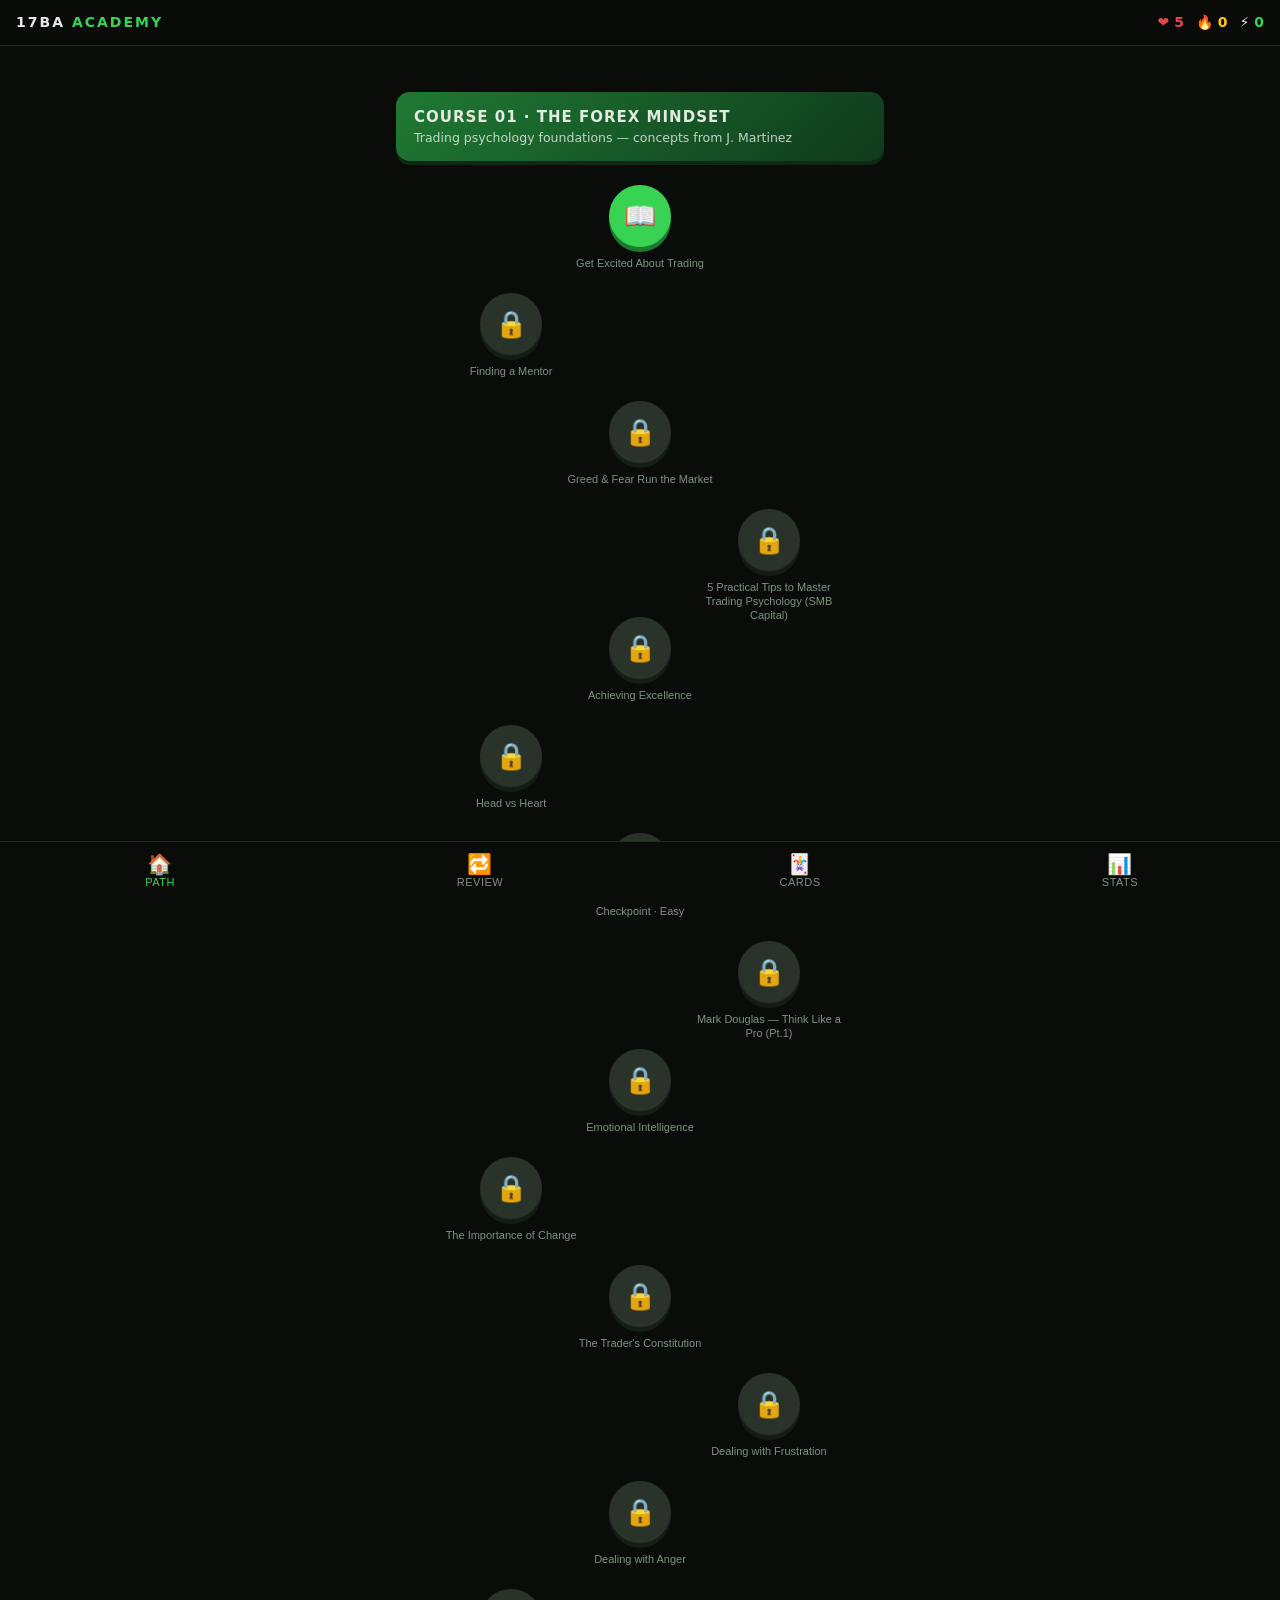
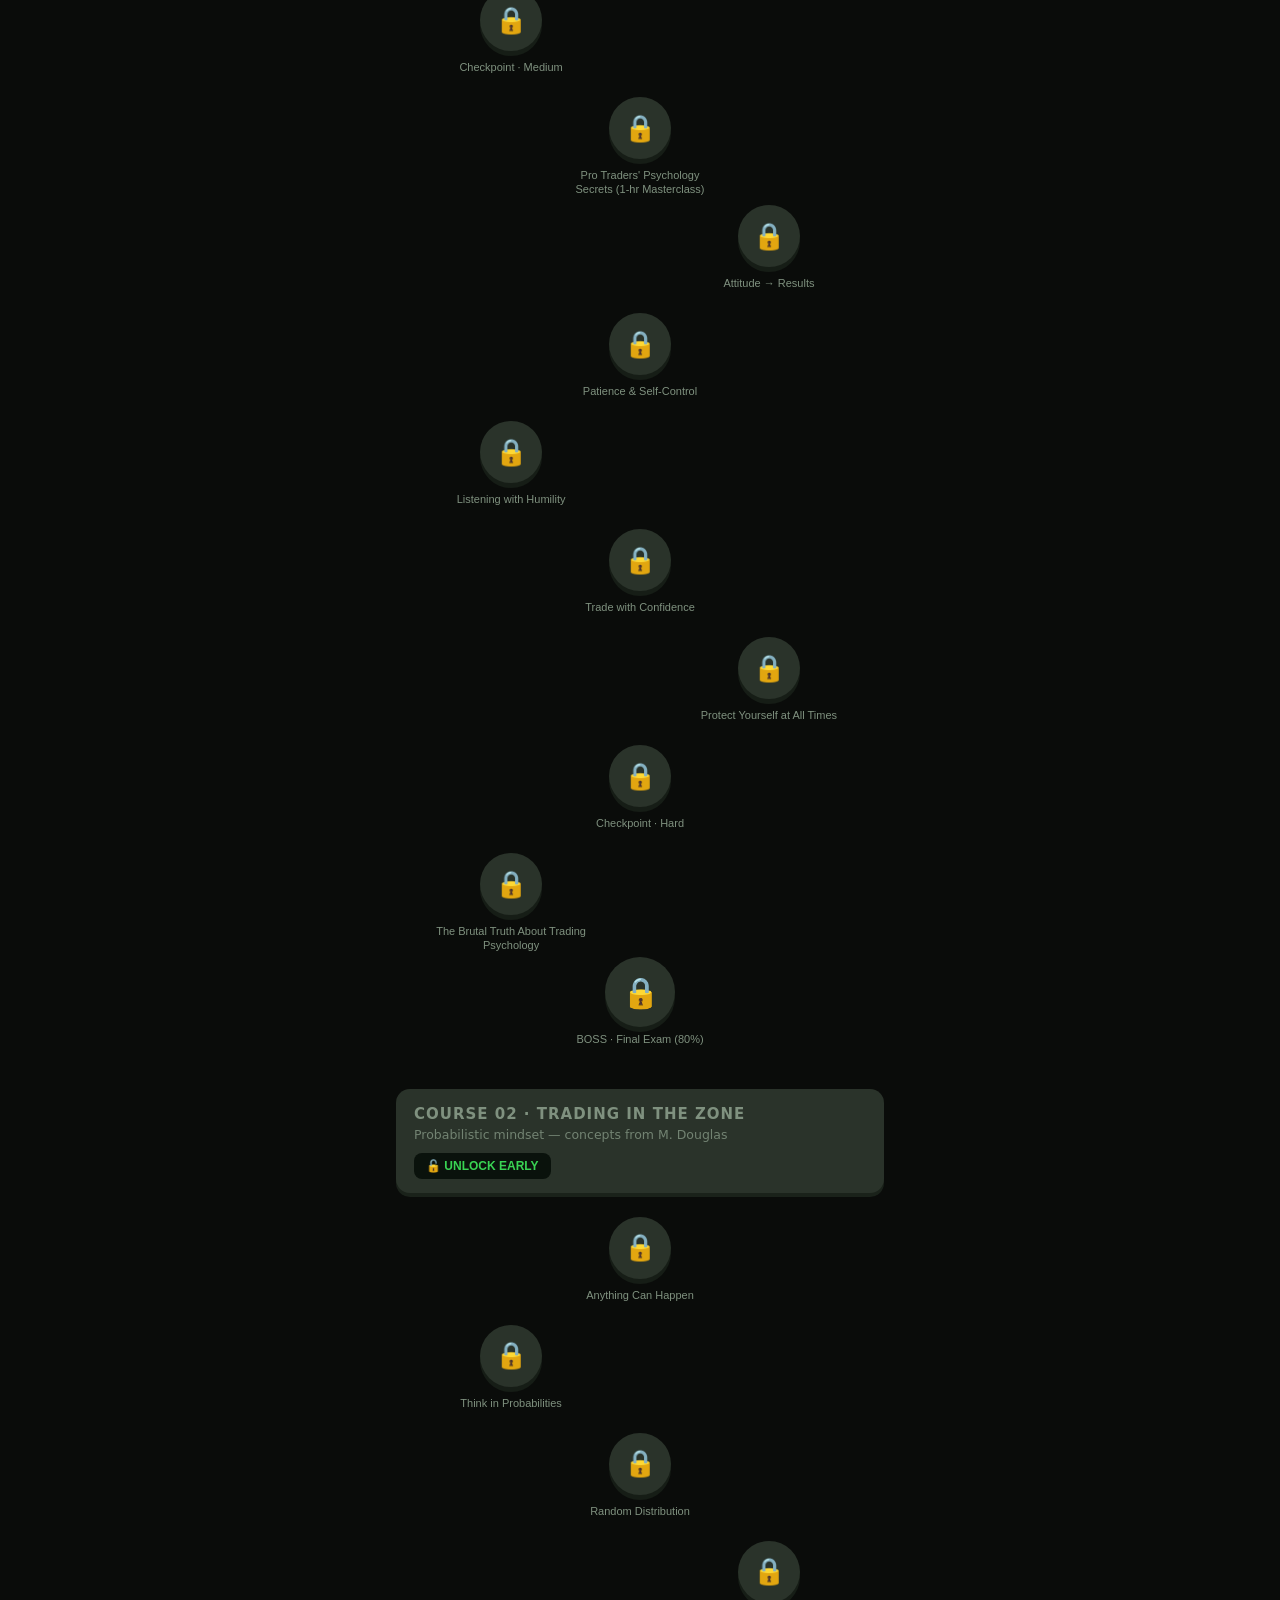
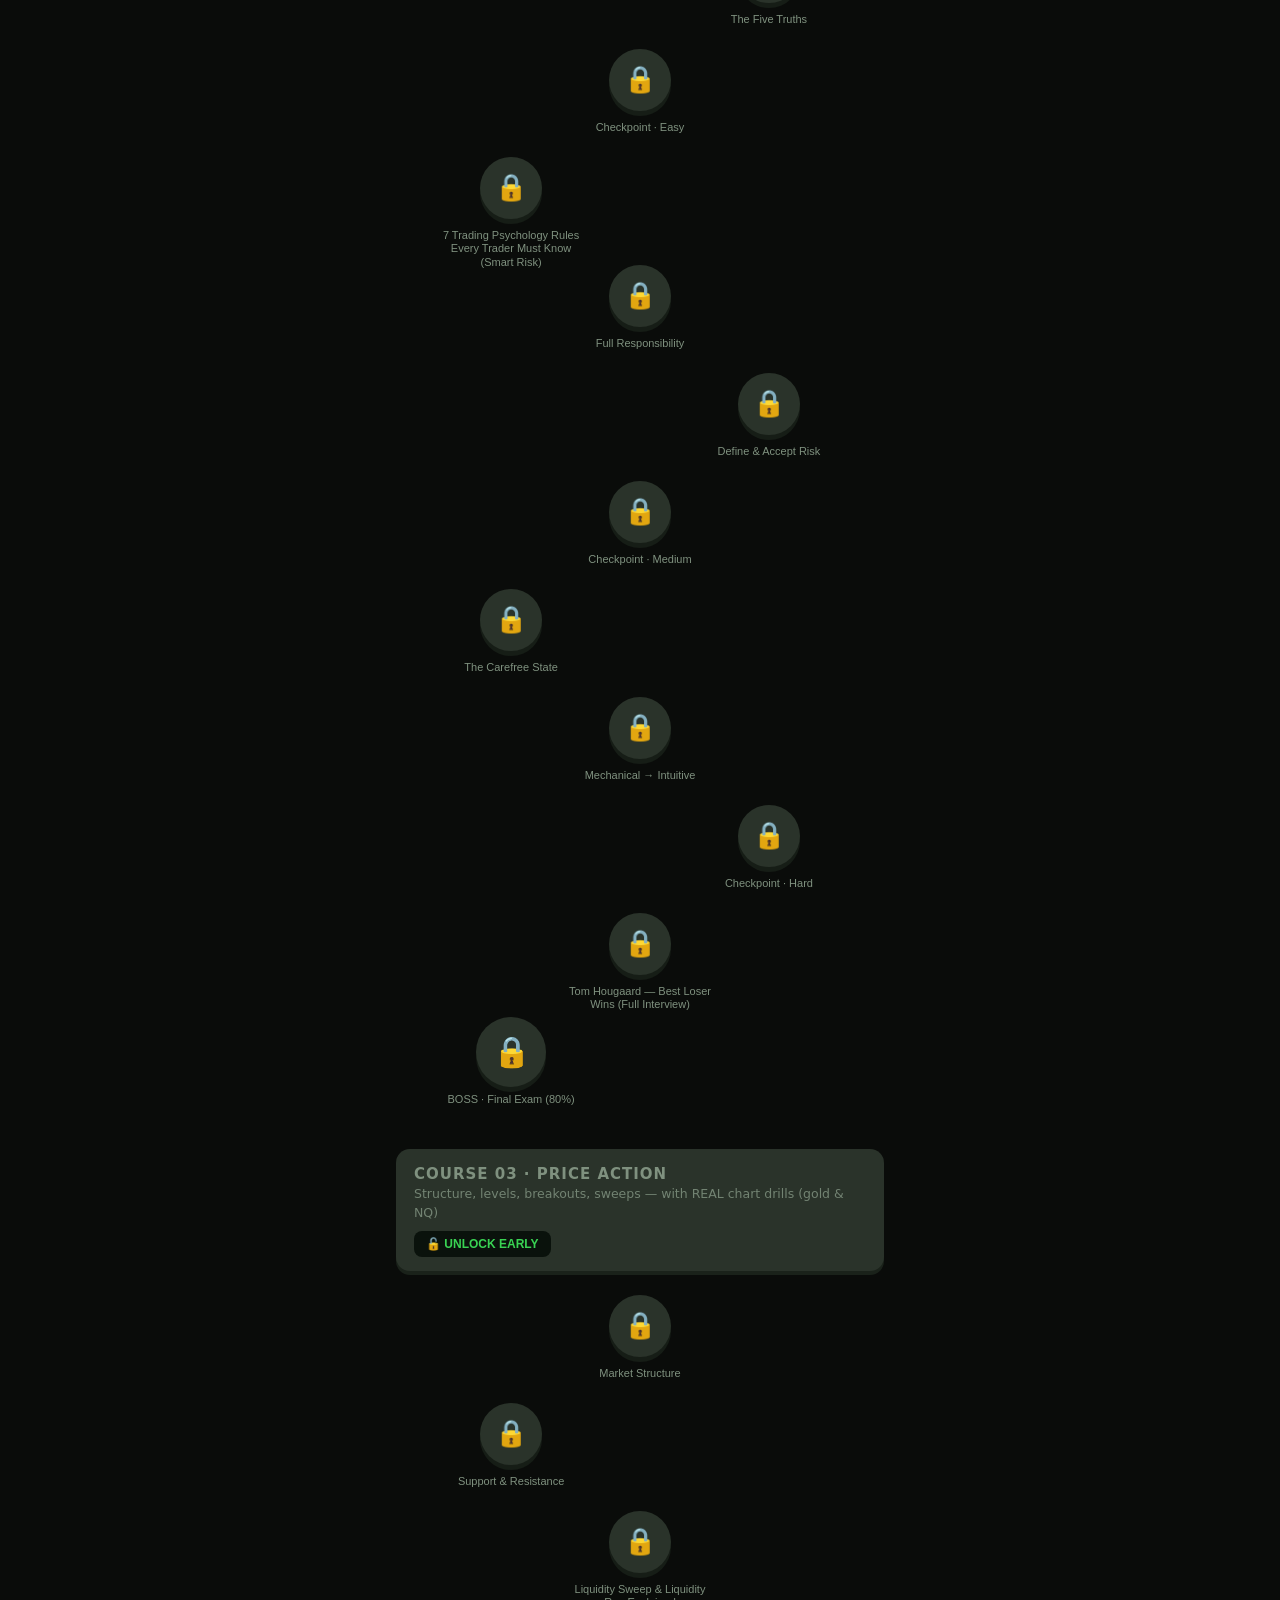
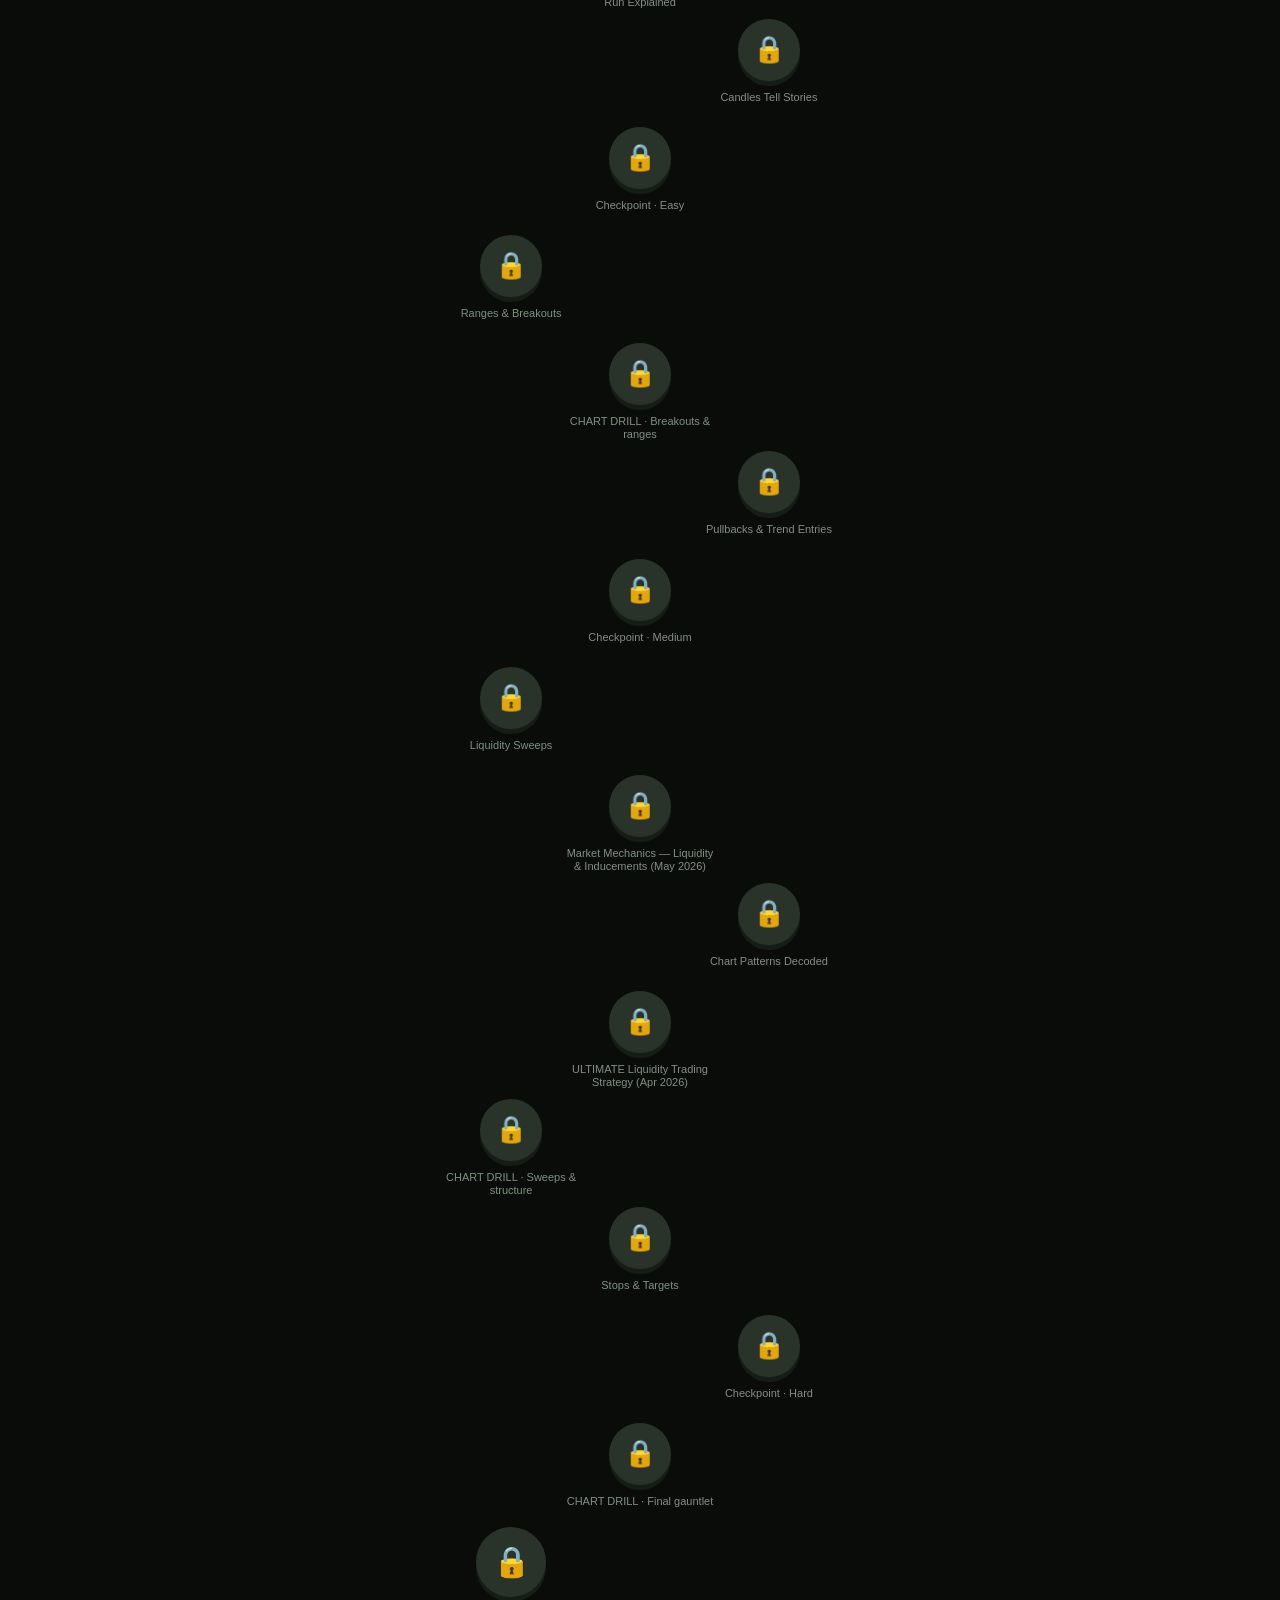
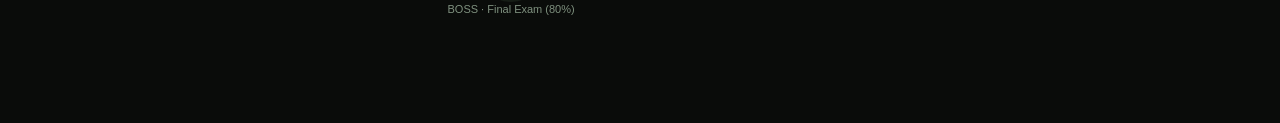
==== academy.html @ 0b55d3a4 "feat: CoreFuel exercise library (1,324 movements) + academy page - corefuel.html: branded exercise b" ====
<!DOCTYPE html>
<html lang="en">
<head>
<meta charset="UTF-8">
<meta name="viewport" content="width=device-width, initial-scale=1.0">
<title>17BA ACADEMY — Learn Trading</title>
<meta name="description" content="Bad Apple 17BA Academy — Duolingo-style trading courses: psychology, probabilities, price action.">
<style>
:root{--bg:#0a0c0a;--panel:#131813;--line:#223022;--green:#39d353;--green2:#1f7a33;--red:#e5484d;--gold:#ffc800;--txt:#e2eae2;--dim:#7f917f;--lock:#2a332a}
*{margin:0;padding:0;box-sizing:border-box;-webkit-tap-highlight-color:transparent}
body{background:var(--bg);color:var(--txt);font:15px/1.5 'Segoe UI',system-ui,sans-serif;padding-bottom:70px}
.top{position:sticky;top:0;z-index:20;background:rgba(10,12,10,.95);backdrop-filter:blur(6px);border-bottom:1px solid var(--line);display:flex;align-items:center;gap:12px;padding:12px 16px}
.top .logo{font-weight:800;letter-spacing:2px;font-size:14px}
.top .logo span{color:var(--green)}
.stat{margin-left:auto;display:flex;gap:12px;font-weight:700;font-size:14px}
.stat b{color:var(--gold)}.stat i{font-style:normal;color:var(--green)}.stat .hh{color:var(--red)}
.wrap{max-width:520px;margin:0 auto;padding:20px 16px}
.unit{background:linear-gradient(135deg,var(--green2),#0f3a1c);border-radius:14px;padding:14px 18px;margin:26px 0 18px;box-shadow:0 4px 0 #0c2a14}
.unit h2{font-size:15px;letter-spacing:1px}
.unit p{font-size:12.5px;opacity:.85}
.unit.locked{background:var(--lock);box-shadow:0 4px 0 #1a221a;color:var(--dim)}
.unit .ub{margin-top:8px;background:#0a120c;border:none;color:var(--green);padding:6px 12px;border-radius:8px;cursor:pointer;font-size:12px;font-weight:700}
.path{display:flex;flex-direction:column;align-items:center}
.node{position:relative;width:74px;height:74px;border-radius:50%;border:none;cursor:pointer;display:flex;align-items:center;justify-content:center;font-size:26px;transition:transform .1s;margin-bottom:34px;background:none}
.node:active{transform:scale(.94)}
.node .core{width:62px;height:62px;border-radius:50%;display:flex;align-items:center;justify-content:center;background:var(--lock);color:#5a675a;box-shadow:0 5px 0 #161d16}
.node.open .core{background:var(--green);color:#04120a;box-shadow:0 5px 0 #1c7a30}
.node.vid.open .core{background:#7c5cff;color:#fff;box-shadow:0 5px 0 #4b36a8}
.node.drl.open .core{background:#2bb3ff;color:#04202e;box-shadow:0 5px 0 #14719f}
.node.done .core{background:var(--gold);color:#241a00;box-shadow:0 5px 0 #8a6d00}
.node.boss .core{width:70px;height:70px;font-size:30px}
.node .lbl{position:absolute;top:78px;width:150px;left:50%;transform:translateX(-50%);text-align:center;font-size:11px;color:var(--dim);line-height:1.25}
.off-l{align-self:flex-start;margin-left:16%}
.off-r{align-self:flex-end;margin-right:16%}
.pulse .core{animation:pu 1.6s infinite}
@keyframes pu{0%,100%{box-shadow:0 5px 0 #1c7a30,0 0 0 0 rgba(57,211,83,.5)}50%{box-shadow:0 5px 0 #1c7a30,0 0 0 12px rgba(57,211,83,0)}}
.ov{position:fixed;inset:0;background:var(--bg);z-index:50;overflow-y:auto;display:none}
.ov.on{display:block}
.ovh{position:sticky;top:0;background:var(--bg);display:flex;align-items:center;gap:12px;padding:12px 16px;border-bottom:1px solid var(--line);z-index:5}
.x{background:none;border:none;color:var(--dim);font-size:22px;cursor:pointer}
.pbar{flex:1;height:12px;background:#141a14;border-radius:6px;overflow:hidden}
.pbar i{display:block;height:100%;background:var(--green);border-radius:6px;transition:width .3s}
.ovb{max-width:620px;margin:0 auto;padding:22px 18px 130px}
.ovf{position:fixed;bottom:0;left:0;right:0;background:var(--bg);border-top:1px solid var(--line);padding:12px 16px;display:flex;justify-content:center;gap:10px;z-index:6}
.big{background:var(--green);border:none;color:#04120a;font-weight:800;font-size:15px;letter-spacing:1px;padding:14px 0;width:100%;max-width:420px;border-radius:12px;cursor:pointer;box-shadow:0 4px 0 #1c7a30}
.big:active{transform:translateY(2px);box-shadow:0 2px 0 #1c7a30}
.big:disabled{background:#1c241c;color:#4c584c;box-shadow:0 4px 0 #121812}
.big.gold{background:var(--gold);box-shadow:0 4px 0 #8a6d00;color:#241a00}
.big.red{background:var(--red);box-shadow:0 4px 0 #7a1f24;color:#fff}
.big.blue{background:#2bb3ff;box-shadow:0 4px 0 #14719f;color:#04202e}
h3.qt{font-size:19px;margin:6px 0 16px}
.opt{display:block;width:100%;text-align:left;background:var(--panel);border:2px solid var(--line);color:var(--txt);padding:14px;border-radius:12px;margin:9px 0;cursor:pointer;font-size:15px;box-shadow:0 3px 0 #101610}
.opt.sel{border-color:var(--green);color:var(--green)}
.opt.right{border-color:var(--green);background:#10240f;color:var(--green)}
.opt.wrong{border-color:var(--red);background:#241012;color:var(--red)}
.why{border-left:4px solid var(--gold);background:#151a10;padding:10px 12px;border-radius:0 8px 8px 0;font-size:13.5px;margin-top:12px;color:#cfd8c8}
.pt{background:var(--panel);border:1px solid var(--line);border-radius:12px;padding:16px;margin-bottom:12px;font-size:15px}
.rule{border:1px dashed var(--green);border-radius:12px;padding:12px 14px;margin:14px 0;font-size:14.5px}
.jr{border-left:4px solid var(--gold);padding:8px 12px;margin:10px 0;font-size:13.5px;color:var(--dim)}
.cele{text-align:center;padding:60px 20px}
.cele .big-xp{font-size:44px;font-weight:900;color:var(--gold)}
.cele h2{margin:10px 0}
.flash{background:var(--panel);border:2px solid var(--line);border-radius:16px;min-height:190px;display:flex;align-items:center;justify-content:center;text-align:center;padding:26px;font-size:18px;cursor:pointer;margin-bottom:14px;box-shadow:0 4px 0 #101610}
.tabs{position:fixed;bottom:0;left:0;right:0;background:var(--bg);border-top:1px solid var(--line);display:flex;z-index:30}
.tabs button{flex:1;background:none;border:none;color:var(--dim);padding:10px 0 12px;cursor:pointer;font-size:11px;letter-spacing:.5px}
.tabs button div{font-size:20px}
.tabs button.on{color:var(--green)}
.card{background:var(--panel);border:1px solid var(--line);border-radius:12px;padding:16px;margin-bottom:14px}
.row{display:flex;gap:10px;flex-wrap:wrap;align-items:center}
.pill{font-size:12px;border:1px solid var(--line);border-radius:12px;padding:3px 10px;color:var(--dim)}
.small{font-size:12.5px;color:var(--dim)}
.g{color:var(--green)}.r{color:var(--red)}.gold{color:var(--gold)}
.ring{width:70px;height:70px;border-radius:50%;display:flex;align-items:center;justify-content:center;font-weight:800;font-size:13px}
canvas.ch{width:100%;background:#0d110d;border:1px solid var(--line);border-radius:12px;margin-bottom:12px}
.vidbox{position:relative;width:100%;padding-top:56.25%;border-radius:12px;overflow:hidden;border:1px solid var(--line);margin-bottom:14px}
.vidbox iframe{position:absolute;inset:0;width:100%;height:100%;border:0}
.tri{display:flex;gap:10px}
.tri .big{max-width:none}
</style>
</head>
<body>
<div class="top">
  <div class="logo">17BA <span>ACADEMY</span></div>
  <div class="stat"><span class="hh">❤️ <span id="hh">5</span></span><span>🔥 <b id="stk">0</b></span><span>⚡ <i id="xp">0</i></span></div>
</div>
<div id="page"></div>
<div class="tabs" id="tabs"></div>
<div class="ov" id="ov"></div>
<script>
/* ============ COURSE 1 & 2 (psychology — original summaries, no book text) ============ */
const C1={name:"COURSE 01 · THE FOREX MINDSET",sub:"Trading psychology foundations — concepts from J. Martinez",mods:[
{t:"Get Excited About Trading",e:"Goals are fuel. No goal, no engine.",p:["Every trading career starts as a dream — the danger is losing the excitement when the grind starts.","A written goal converts vague hope into direction; most people never set one and drift.","Motivation is renewable: when it fades, re-set or replace the goal rather than quitting."],r:"Write ONE trading goal with a number and a date. Review it every session.",j:"What got you into trading — and is that reason still driving you?"},
{t:"Finding a Mentor",e:"Success is a formula someone already has.",p:["Fastest route to skill: find someone succeeding at what you want, study them, copy their process.","Three steps: get close → study → do what they do.","Without a mentor you pay for the formula in time and losses instead."],r:"Steal process, not trades. Copy routines of proven traders, never their positions.",j:"Who is your trading model right now? If none — who could be?"},
{t:"Greed & Fear Run the Market",e:"Price is crowd emotion with a chart on it.",p:["Greed escalates size until one loss ends the account — it's addictive and always wants more.","Counter-rule: never risk an amount that would change your life if lost.","Fear is the other engine — panic exits and hesitation are its chart signatures."],r:"Size every trade so a full loss changes nothing about your life.",j:"Describe your last greed-sized trade. What did it cost?"},
{t:"Achieving Excellence",e:"Excellence is a habit, not an event.",p:["Winners are made in preparation — the win only reveals work already done.","Adversity doesn't build character at the desk; it reveals it.","Persistence past where others quit is the actual edge most traders lack."],r:"Judge yourself on process followed, never on single-trade outcome.",j:"Last losing streak: did you adjust, or abandon?"},
{t:"Head vs Heart",e:"Think with the left brain, or the right brain trades for you.",p:["Three layers: logical mind (thinks), emotional mind (feels), subconscious (turns repetition into habit).","Smart people make dumb trades because IQ doesn't govern emotion under pressure.","Fix: repeat the logical routine until the subconscious executes it automatically."],r:"Decide entries/exits BEFORE the trade, while the logical mind is in charge.",j:"A trade where you 'knew better' but did it anyway — which mind drove?"},
{t:"Emotional Intelligence",e:"EQ beats IQ at the trading desk.",p:["EQ = positive self-control over damaging emotions while they fire.","Winning feels invincible, losing feels fearful — both distort the next decision.","Traders know the rules and still break them when emotion drives; knowing ≠ governing."],r:"Never place a trade while feeling invincible or desperate — both are impaired states.",j:"After a big win, what does your next trade usually look like?"},
{t:"The Importance of Change",e:"Success sticks to people who already act like it.",p:["Three managed states: poverty (paycheck-to-paycheck), mediocrity (getting by), success (assets on plan).","You don't find success — you become its equivalent, then it finds you.","Changing results requires changing daily habits first."],r:"Change the habit first; the result follows the habit, never the reverse.",j:"Which state are you managing today — and what habit keeps you there?"},
{t:"The Trader's Constitution",e:"Written rules are character under pressure.",p:["A constitution: written laws for your conduct — made calm, obeyed emotional, hard to change.","Obeying your own rules rebuilds personality: discipline practiced becomes character owned.","An EA is a constitution in code — manual trading needs the same document."],r:"If a rule can be broken when tilted, it isn't written clearly enough.",j:"Which of your rules break under emotion — and which emotion?"},
{t:"Dealing with Frustration",e:"Frustration is feedback about process, not identity.",p:["Frustration compounds: spurts → days → a frustrated career, unless the source is fixed.","'No clear strategy' / 'I'll never get this' — each frustrated thought marks a process gap.","When frustrated: stop, name the missing piece, fix that piece, then resume."],r:"Frustrated = flat. No trades until the cause is named and addressed.",j:"Your three most common frustrated thoughts → what gap does each mark?"},
{t:"Dealing with Anger",e:"Anger is fear wearing armor.",p:["Anger is a threat response — chemistry spikes, decision quality collapses.","Revenge trading is anger trading: attacking the market to recover a loss it doesn't know about.","The skill is shortening recovery: feel it, name it, cool down, THEN decide."],r:"Painful loss → mandatory 15+ min cooldown before the next order.",j:"How long does anger hold your wheel at the desk?"},
{t:"Attitude → Results",e:"Thought → belief → action → result.",p:["Every achievement runs the same pipeline: thought hardens into belief, belief drives action.","Attitude is chosen daily like clothes — and compounds into a career.","Average strategy + disciplined optimist beats brilliant strategy + pessimist."],r:"Choose the session's attitude before the charts open.",j:"What belief about yourself is currently driving your trading actions?"},
{t:"Patience & Self-Control",e:"Count down before you blast off.",p:["Patience = capacity to wait for the boring setup and tolerate delay.","Marshmallow study: delayed gratification predicts success — waiting IS the skill.","Temptation at the desk = off-plan trades: chasing, early entries, oversizing after wins."],r:"No setup, no trade. Boredom is a position — usually the best-paying one.",j:"Of your last 10 trades, how many were full-checklist setups?"},
{t:"Listening with Humility",e:"Trade what the chart says, not what you want.",p:["Hearing acknowledges; listening comprehends — most traders 'hear' charts while telling them what to do.","We enter when the chart screams stay out, because ego outvotes observation.","The trader who needs to be right loses to the one who wants to see clearly."],r:"If you're arguing with the chart, it already won. Close or stand aside.",j:"When did you last hold a position the chart had invalidated?"},
{t:"Trade with Confidence",e:"Courage is mastery of fear, not absence.",p:["The Four Fears: losing money · missing out · profit turning into loss · being wrong.","Interrogate fear: what exactly? worst case? MOST PROBABLE case? The monster rarely survives.","Confidence is built from evidence: tested rules, small size, survived losses."],r:"Fear spikes → ask worst case vs probable case. Trade the probable, plan the worst.",j:"Which of the Four Fears costs you the most money?"},
{t:"Protect Yourself at All Times",e:"Blindsides are scheduled. Armor up before.",p:["Bad events are guaranteed; you control the response, never the event.","Layers: capital (stops always), emotions (routines), lifestyle (never trade needed money).","An unprotected position lets the market choose your loss size."],r:"No order without a stop attached. Ever.",j:"Where are you unprotected right now — capital, emotions, or lifestyle?"}],
quiz:{
easy:[[0,"The starting fuel of every trading career is:",["A big account","A goal or dream","A mentor","A system"],1,"Goals create the motivation that powers everything else."],
[1,"The success shortcut is:",["Trial and error","Copying a proven person's process","College","Bigger size"],1,"Find the formula-holder, study them, do what they do."],
[2,"Never risk money that…",["…is borrowed","…would change your life if lost","…is under $1000","…isn't insured"],1,"Losses must be survivable financially AND emotionally."],
[3,"Excellence is:",["Talent","A onetime event","A habit","Luck"],2,"You are what you repeatedly do."],
[4,"The three layers of mind: thinking, feeling, and…",["dreaming","subconscious habit","memory","instinct"],1,"The subconscious turns repetition into automatic habits."],
[5,"Emotional intelligence is:",["High IQ","Self-control over damaging emotions","Never feeling fear","Reading people"],1,"Governing your own destructive emotions while they fire."],
[7,"A trader's constitution is:",["A strategy","Written personal laws","A broker form","A journal"],1,"Rules written calm, obeyed under pressure."],
[9,"Anger is ultimately a form of:",["Greed","Fear","Confidence","Skill"],1,"It's a threat response — fear in disguise."],
[11,"The marshmallow study showed the value of:",["Sugar","Delayed gratification","IQ","Speed"],1,"Waiting for the bigger reward predicted later success."],
[13,"Courage is:",["No fear","Mastery of fear","Ignoring fear","Winning"],1,"Everyone feels fear; courage acts correctly despite it."]],
medium:[[2,"Gold runs $40 your way in minutes. Greed's whisper is:",["Take profit","Add triple size — this is the one","Stop to breakeven","Journal it"],1,"Greed escalates size at the worst moment; pre-set sizing is the counter."],
[5,"5 wins in a row, you feel invincible. Correct move:",["Double size","Trade normally — rules unchanged","Quit while ahead","Withdraw all"],1,"Invincibility is an impaired state; rules stay identical."],
[7,"Constitution says 2 trades/day max. A perfect 3rd appears:",["Take it","Skip — the rule exists for THIS moment","Half size","Rewrite the rule now"],1,"Rules are written calm to be obeyed tempted."],
[9,"Stop slips, rage rises. Best action:",["Re-enter bigger","Walk away 15+ min","Switch pairs","Remove stops"],1,"Cooldown first — anger chemistry ruins the next choice."],
[11,"Three hours, no valid setup:",["Lower the bar","Stay flat — boredom pays","Drop to M1","Coin flip"],1,"Forcing entries converts boredom into losses."],
[12,"Long position; chart breaks support with lower highs. Listening =",["Hold and hope","Exit/reduce — idea invalidated","Average down","Hide the chart"],1,"Trade what price does, not what your position needs."],
[13,"Your +2R runner hits +1R, you panic-close vs plan. Which fear?",["Missing out","Profit turning into loss","Being wrong","Loss"],1,"Cutting winners early caps the payoff ratio your edge needs."],
[8,"Frustrated all week. Correct order:",["Trade more","Stop → name the gap → fix → resume","New strategy daily","Blame conditions"],1,"Frustration marks a specific gap; fix the gap, not the symptom."],
[3,"4 losses that all followed rules:",["Change system now","Keep executing — judge over a big sample","Double size","Drop stops"],1,"Rule-following losses are tuition, not failure."],
[14,"EA had no stop during news (bug). Lesson:",["EAs unsafe","Verify protection BEFORE events, every position","News is unfair","Smaller size"],1,"Protection is checked proactively — after the blindside is too late."]],
hard:[[13,"FundedNext eval, day 3, −2%. B-grade setup appears:",["Take it — evals need aggression","Skip: eval pressure is fear dressed as logic","Half size compromise","Quit"],1,"Pressure reframes mediocre setups as 'necessary' — name the fear, don't obey it."],
[2,"Backtest: PF 1.41 but one spike nearly zeroed the account:",["Ship it","Size so the worst historical event survives, then judge edge","Delete that month","Trade Feb only"],1,"Edge means nothing if one tail event ends the account."],
[7,"Your EA never breaks rules; you override it in drawdowns. You have:",["Two systems and no constitution","A hybrid edge","Better control","A hedge"],0,"Overrides ARE rule-breaks; the constitution must govern the operator."],
[9,"Revenge trade after a slip WINS big. Constitutional response:",["Winning validates it","Log a violation — profitable rule-breaks teach the worst lessons","Raise size","Delete the log"],1,"It trains the subconscious to break rules — the most expensive win."],
[4,"Why does moving your checklist INTO an EA work psychologically?",["Computers are smarter","Execution leaves the feeling mind — code can't feel the Four Fears","Speed only","No rules needed"],1,"Automation is engineered discipline."],
[13,"Rank the Four Fears by damage to a BREAKOUT trader:",["FOMO > loss > wrong > profit-loss","Profit-loss > wrong > loss > FOMO","All equal","Loss > FOMO > wrong > profit-loss"],1,"Breakout math needs runners: cutting winners destroys the payoff ratio the edge depends on."],
[12,"Your breakout system bled 8 weeks in chop. Humility at SYSTEM level:",["Abandon breakouts","Read the regime evidence — gate or pause; the market says 'not now'","Force more trades","Blame the broker"],1,"Charts talk at strategy level too; evidence outranks attachment."],
[6,"4 strategies automated, but you interfere compulsively. What matters?",["Better strategies","Changing the operator — the old identity still manages the system","More screens","Faster VPS"],1,"Systems inherit the operator's psychology through interference."],
[0,"A viral flip-bot clip tempts you to rebuild everything. Goal-discipline:",["Rebuild — innovate","Sandbox it as a small experiment; the goal keeps the pipeline","Ignore all new ideas","All-in"],1,"Goals filter opportunities: new ideas get sandboxed, not the driver's seat."],
[10,"'Market took my money' vs 'my process leaked money' predicts:",["Nothing","Everything: ownership produces fixes, blame produces repeats","First is more accurate","Neither with an EA"],1,"Ownership converts losses into process improvements."]]},
cards:[["The Four Fears","1 Losing money · 2 Missing out · 3 Profit→loss · 4 Being wrong",13],
["Anger is really…","Fear in disguise — threat response that wrecks decisions",9],
["Excellence is…","A habit — you are what you repeatedly do",3],
["Three layers of mind","Logic · Emotion · Subconscious habit-executor",4],
["Position size rule","Never risk what would change your life if lost",2],
["Trader's constitution","Written calm · obeyed emotional · hard to change",7],
["Mentor formula","Get close → study → copy PROCESS (never trades)",1],
["Fear interrogation","Worst case? MOST PROBABLE case? Trade probable, plan worst",13],
["Achievement pipeline","Thought → belief → action → result",10],
["Cooldown rule","Painful loss → 15+ min away before any order",9],
["Boredom at the desk is","A position — usually the best-paying one",11],
["A profitable rule-break is","The most expensive win — trains rule-breaking",7],
["Stop loss =","The trade's seatbelt. No order without one",14],
["Automation works because","Execution leaves the feeling mind — code can't fear",4],
["Ownership frame","'My process leaked' → fixable. 'Market took it' → repeatable",10]]};
const C2={name:"COURSE 02 · TRADING IN THE ZONE",sub:"Probabilistic mindset — concepts from M. Douglas",mods:[
{t:"Anything Can Happen",e:"The market is other people's beliefs in motion.",p:["Any single trade can lose no matter how perfect the setup — one large trader elsewhere can move price against you.","Because anything can happen, certainty about one trade is always an illusion.","Releasing per-trade expectation is what lets you follow rules calmly."],r:"Never bet certainty on one trade. Certainty lives only in the sample.",j:"Recall a 'sure thing' trade that lost. What did you tell yourself before it?"},
{t:"Think in Probabilities",e:"Trade like the casino, not the gambler.",p:["An edge is only a higher probability of one outcome over many trials — nothing more.","The casino doesn't fear one blackjack loss; it trusts the math across thousands of hands.","Single outcomes are random; series are predictable. Your job is running the series."],r:"Judge every decision over a 20+ trade sample, never over one result.",j:"Do you emotionally treat each trade as the verdict on your system?"},
{t:"Random Distribution",e:"You can't know WHICH trade in the series pays.",p:["Within a real edge, wins and losses arrive in random order — streaks mean nothing about the next trade.","Skipping signals after losses breaks the sample your edge needs to pay you.","Consistency of execution is the only thing that converts an edge into money."],r:"Take every valid signal. Cherry-picking after losses destroys the math.",j:"After 3 losses, do you take the 4th valid signal at full size?"},
{t:"The Five Truths",e:"The probabilistic creed.",p:["1) Anything can happen. 2) You don't need to know what happens next to make money.","3) Wins and losses distribute randomly within an edge. 4) An edge is just a probability tilt.","5) Every market moment is unique — this setup is not that setup, no matter the resemblance."],r:"Read the Five Truths before each session until they're reflexes.",j:"Which truth do you resist the most, and how does it show in your trades?"},
{t:"Full Responsibility",e:"The market owes you nothing.",p:["The market produces neutral information; you assign the meaning and produce the results.","Blaming the market, broker, or news hands away the only thing you control: your framework.","Full responsibility is power: if you caused it, you can fix it."],r:"Every loss gets one question: what part of MY framework produced this?",j:"What's your favorite external blame — and what does it protect you from fixing?"},
{t:"Define & Accept Risk",e:"Accepted risk cannot hurt you into errors.",p:["Define the exact loss before entry — price AND money — then genuinely accept it as spent.","Unaccepted risk turns normal price movement into threat, and threat produces fear errors.","If the potential loss still bothers you, the size is wrong or the acceptance is fake."],r:"Before entry: 'This trade costs $X if wrong, and that's fine.' If it isn't fine — resize.",j:"On your last stop-out, was the loss already accepted, or did it shock you?"},
{t:"The Carefree State",e:"Objective, open, no hesitation.",p:["The goal state: monitoring the market without fear or euphoria — nothing to prove, protect, or avenge.","Hesitation and overtrading are both symptoms of unaccepted risk, not information problems.","Consistency is a state of mind you bring to any market — not something a market gives you."],r:"Hesitating on valid signals? Overtrading? Diagnose risk-acceptance, not the strategy.",j:"Describe your mental state during your best trading week. What made it carefree?"},
{t:"Mechanical → Intuitive",e:"Master the mechanical stage first.",p:["Development stages: mechanical (fixed rules, build the sample), then subjective, then intuitive.","The mechanical stage exists to build consistency and self-trust — most traders skip it and stay random.","Your EAs are the mechanical stage industrialized: rules executing without negotiation."],r:"Earn discretion. No rule-bending until 100+ trades of pure mechanical execution.",j:"Which stage are you honestly in — and are you acting like it?"}],
quiz:{
easy:[[0,"Why can any single trade lose?",["Bad luck only","Other traders' actions can move price against any setup","Brokers cheat","Spreads"],1,"The market is other people's beliefs — anything can happen."],
[1,"An edge is:",["A guarantee","A higher probability over many trials","Inside info","A pattern that always works"],1,"Nothing more than a probability tilt across a series."],
[1,"The casino model teaches:",["Avoid losses","Trust the math across the series, not one hand","Bet bigger when hot","Quit after wins"],1,"Single outcomes random; series predictable."],
[2,"Within an edge, wins and losses arrive:",["In patterns","Randomly ordered","Wins first","After news"],1,"Streaks say nothing about the next trade."],
[3,"How many Fundamental Truths are there?",["Three","Four","Five","Seven"],2,"Five — the probabilistic creed."],
[3,"'Every moment in the market is…'",["repeatable","unique","predictable","rigged"],1,"This setup is never exactly that setup."],
[4,"The market produces:",["Threats","Neutral information","Signals for you","Debts to traders"],1,"You assign meaning; you produce results."],
[5,"Risk is truly accepted when:",["The stop is set","The loss already feels spent and fine","You hedge","You're confident"],1,"Accepted risk can't scare you into errors."],
[6,"Hesitation on valid signals signals:",["Weak strategy","Unaccepted risk","Low IQ","Bad market"],1,"It's a risk-acceptance symptom, not an information problem."],
[7,"The first development stage is:",["Intuitive","Subjective","Mechanical","Emotional"],2,"Fixed rules build the sample and self-trust."]],
medium:[[0,"Perfect setup loses instantly on a random spike. Correct read:",["Setup was wrong","Anything can happen — grade the decision, not the outcome","Market is rigged","Stop trading"],1,"Good decisions can lose; that's what probability means."],
[1,"Your EA has PF 1.41 over 50 trades. One losing week means:",["Edge is gone","Nothing yet — the series is the unit of judgment","Double size to recover","Rewrite the EA"],1,"Judge the sample, not the slice."],
[2,"After 3 stop-outs you skip signal #4 — it wins. The real cost:",["None, one trade","You broke the sample your edge needs — the math is corrupted","Small","The win you missed"],1,"Cherry-picking after losses is how traders lose with winning systems."],
[3,"A setup looks 'identical' to yesterday's winner. Truth #5 says:",["Same result coming","Unique moment — same rules, zero carried certainty","Skip it","Double it"],1,"Resemblance is not repetition."],
[4,"Slippage on news kills your trade. Full responsibility response:",["Broker's fault","Was trading news within MY framework? Fix the framework","Market's fault","Bad luck, move on"],1,"If your framework allowed it, your framework produced it."],
[5,"You check P/L every 30 seconds mid-trade. Diagnosis:",["Discipline","Risk not truly accepted — the loss still threatens you","Focus","Normal"],1,"Accepted risk doesn't need monitoring; the outcome is already fine."],
[6,"Euphoric after 3 wins, seeing setups everywhere. Zone reading:",["Hot streak — press it","Euphoria distorts like fear — return to mechanical rules","Natural talent","Add size"],1,"The carefree state is neutral, not high."],
[7,"You want to 'trust gut' after 20 trades:",["Intuition earned","Too early — intuition is compressed experience; 20 trades compresses nothing","If it feels right","Gut beats rules"],1,"Discretion is earned by sample size."],
[5,"Right before entry the $ risk makes you uneasy:",["Enter anyway — courage","Resize until the loss is genuinely fine, then enter","Never trade again","Widen the stop"],1,"Unease = unaccepted risk = future fear errors."],
[4,"Your bot lost because YOU disabled the session filter:",["Bot's fault","Yours — the operator is part of the system","Filter's fault","Market regime"],1,"The framework includes the hand on the switch."]],
hard:[[1,"Breakout EA: PF 1.41 but profits concentrated Jan–Feb. Probabilistic read:",["Edge is fake","Edge may be regime-conditional — slice the sample by condition, don't just aggregate","More trades only","Ship it"],1,"Ask WHICH distribution you're sampling from."],
[2,"One of your 4 EAs is 0-for-7 this month, others fine:",["Kill it","7 trades decides nothing — check rule-adherence and regime, not the streak","Double its size","Merge them"],1,"A streak within an edge is noise until the sample matters."],
[3,"Truth #2 applied to your tester A/Bs:",["Predict better","Stop optimizing prediction — optimize consistent execution of positive expectancy","More indicators","News feeds"],1,"The money is in running the edge, not forecasting."],
[5,"Eval account: you cut size to 0.1% because losses 'feel bad':",["Prudent","Faked acceptance by shrinking — the edge can't reach the target; accept REAL risk or skip the eval","Perfect","Go 5%"],1,"Under-sizing is fear wearing a prudence costume."],
[6,"You feel nothing on wins or losses, execute everything, slightly bored:",["Burnout — stop","That IS the zone — carefree objectivity; protect this state","Depression","Overconfidence"],1,"The goal state feels unremarkable, not euphoric."],
[7,"Your EAs' stage vs YOUR remaining stage-work:",["EAs are intuitive; done","EAs are pure mechanical; the human's work is operator consistency — no overrides mid-sample","EAs skip stages","Stages don't apply"],1,"The machine executes; the operator must match it."],
[4,"Journal shows losses cluster on days you 'felt sure':",["Feel less","Certainty-feeling = signal to check rules HARDER — confidence isn't evidence","Trade sure days only","Coincidence"],1,"The feeling of certainty is where Truth #1 gets forgotten."],
[0,"Design a rule from Truth #1 for manual NQ trades:",["No rule needed","Bracket every entry (stop+target) at order time — ANY trade can instantly go wrong","Mental stops fine","Watch closely"],1,"Protection must be structural, not attentional."],
[2,"League test: 50 trades, 56% win. Valid statement:",["System wins 56% of the time","This SAMPLE won 56%; true rate nearby but uncertain — act, keep measuring","Next trade 56% likely","6 straight losses impossible"],1,"Estimates, not truths; keep sampling."],
[5,"One structural change making risk-acceptance automatic across your farm:",["Bigger accounts","Fixed fractional risk enforced IN CODE on every EA — pre-accepted by design","Wider stops","Fewer trades"],1,"Code-enforced sizing is acceptance you can't un-decide under stress."]]},
cards:[["The Five Truths","Anything can happen · Don't need to know next · Random distribution · Edge = probability tilt · Every moment unique",3],
["Casino model","Trust the math across the series; one hand means nothing",1],
["Random distribution rule","Take EVERY valid signal — cherry-picking breaks the math",2],
["An edge is","Only a higher probability over many trials — nothing more",1],
["Accepted risk","Loss already feels spent and fine BEFORE entry — else resize",5],
["Hesitation means","Unaccepted risk, not an information problem",6],
["The carefree state","Objective, open, nothing to prove/protect/avenge",6],
["Full responsibility","Market = neutral info; your framework produces results",4],
["Development stages","Mechanical → Subjective → Intuitive. Earn each",7],
["Truth #5 in practice","'Identical' setup = unique moment; same rules, no carried certainty",3],
["Under-sizing is","Fear wearing a prudence costume",5],
["Judge decisions by","The 20+ trade sample, never the single outcome",1],
["Streaks within an edge","Noise. They say nothing about the next trade",2],
["Certainty feeling =","Signal to check rules HARDER",4],
["Operator consistency","The human must match the EA: no overrides mid-sample",7]]};
/* ============ COURSE 3 · PRICE ACTION ============ */
const C3={name:"COURSE 03 · PRICE ACTION",sub:"Structure, levels, breakouts, sweeps — with REAL chart drills (gold & NQ)",mods:[
{t:"Market Structure",e:"Trend = a staircase you can point at.",p:["Uptrend: higher highs AND higher lows. Downtrend: lower highs AND lower lows. Anything else is a range.","A break of the last swing low in an uptrend (or high in a downtrend) is a break of structure — the first objective warning the trend is changing.","Structure is the skeleton; every other tool (levels, candles, patterns) hangs on it."],r:"Before ANY trade: mark the last swing high and swing low. If you can't, you have no trade.",j:"Pull up your last loss — was structure actually in your direction?"},
{t:"Support & Resistance",e:"Levels are where orders pooled — memory in the market.",p:["S/R levels are zones, not lines — mark the area where price reacted repeatedly, not one exact price.","Old highs/lows attract price because stops and pending orders pool beyond them (liquidity).","A broken resistance often flips to support (and vice versa) — the retest of a flip level is a classic entry."],r:"Draw levels on H4/D1, execute on lower timeframes. Levels from your entry TF are noise.",j:"How many levels are on your chart right now? If >6, which 3 actually matter?"},
{t:"Candles Tell Stories",e:"Wick = rejection. Body = conviction.",p:["A long wick into a level means one side tried and got smacked — rejection. A big body means one side is in control — conviction.","The confirmation candle: after price reaches your zone, wait for a candle that CLOSES in your direction with a rejection wick — that's the market agreeing with you.","Pattern names (pin bar, engulfing) matter less than location: the same candle at a random spot means nothing, at a key level it's a signal."],r:"Closed candles only. The candle isn't saying anything until it closes.",j:"Do you enter on forming candles? What has that cost you?"},
{t:"Ranges & Breakouts",e:"Compression precedes expansion.",p:["Markets breathe: quiet compression (range) → violent expansion (breakout) → back to quiet. The range IS the setup.","The breakout play: tight range, a candle CLOSES outside it, enter with the break — stop on the far side of the range.","Most breakouts that fail were never confirmed: a wick poking out is not a breakout; a CLOSE outside is."],r:"No close outside the range = no breakout = no trade.",j:"Your Breakout EA trades exactly this. Can you spot its setup by eye before it fires?"},
{t:"Pullbacks & Trend Entries",e:"The trend pays — but shallow pullbacks lie.",p:["Trend continuation: impulse → pullback → next impulse. The entry is where the pullback ends, at structure or a level.","Danger: shallow pullbacks in a hot market either don't reach your level or run you over — demand real structure (2+ bars against trend, into a zone).","Confirmation beats prediction: let the pullback END (confirmation candle) instead of catching it mid-fall."],r:"Pullback entry needs THREE things: trend structure + a level + a confirmation candle. Two out of three is a pass.",j:"Your Onion EA lost with shallow pullbacks. What was missing per this lesson?"},
{t:"Liquidity Sweeps",e:"Stops pool beyond obvious levels — and price hunts them.",p:["Beyond every obvious high/low sit clusters of stops. Price often spikes through, fills the big players, and reverses — the sweep.","Sweep-and-reclaim: price runs the level, FAILS to hold beyond it, and closes back — that failure is the signal; enter on the reclaim.","An obvious level that everyone sees usually gets swept before the real move — expect the fake before the break."],r:"When price breaks an obvious level, first ask: sweep or real? The close tells you.",j:"Your NQ sweep-reclaim long — write down the exact sequence you traded."},
{t:"Chart Patterns Decoded",e:"Patterns are structure + liquidity wearing costumes.",p:["Head & shoulders = a failed higher high plus a break of structure. Double top = a swept high that failed twice.","Flags/pennants = pullbacks in an impulse. Triangles = compression (a range that's tilting).","Trade the structure the pattern reveals, not the pattern's name — names don't move price, orders do."],r:"For any pattern, translate it: where's the structure break, where's the trapped liquidity?",j:"Take one textbook pattern and rewrite it in structure+liquidity language."},
{t:"Stops & Targets",e:"Stop where the idea dies. Target where the opposing orders live.",p:["The stop goes where the trade idea is INVALID (beyond the swept low, outside the range) — never at a round dollar amount you're 'comfortable' losing.","Targets belong at opposing liquidity: the next level, the prior high/low — where the market is likely to pause or turn.","Think in R-multiples: risk 1R, structure the exit for 2R+ — partial at 1R with a runner is a robust default (your EAs' exact exit)."],r:"If you can't say WHERE the idea is invalid, you don't have an idea — you have a hope.",j:"On your last 5 trades, was each stop at invalidation or at a comfort number?"}],
quiz:{
easy:[[0,"An uptrend is defined by:",["Higher highs only","Higher highs AND higher lows","Green candles","Volume"],1,"Both are required — that's the staircase."],
[0,"Break of structure means:",["Any red candle","Break of the last swing low (in an uptrend)","A news spike","RSI overbought"],1,"The first objective warning a trend is changing."],
[1,"S/R levels should be drawn as:",["Exact lines","Zones where price reacted repeatedly","Trendlines only","Fibonacci"],1,"Zones, not lines — reactions cluster in areas."],
[1,"Beyond old highs/lows sit:",["Nothing","Pools of stops and pending orders (liquidity)","Dividends","Gaps only"],1,"That's why price is attracted to them."],
[2,"A long wick into a level signals:",["Conviction","Rejection","Volume","Nothing"],1,"One side tried and got smacked back."],
[2,"When is a candle's message valid?",["While forming","On close","At the open","On volume spike"],1,"Closed candles only — forming candles change their story."],
[3,"A real breakout requires:",["A wick outside the range","A CLOSE outside the range","High volume","News"],1,"Wicks poke; closes commit."],
[4,"A trend continuation entry happens:",["Mid-impulse","Where the pullback ends at structure/level","At any dip","On a gut feeling"],1,"Impulse → pullback ends → next impulse."],
[5,"A liquidity sweep is:",["A real breakout","A spike through a level that fails and reverses","A gap fill","A news candle"],1,"Stops get run, then price closes back — the failure is the signal."],
[7,"The stop loss belongs:",["At a round number","Where the trade idea is invalid","1% away always","Nowhere with EAs"],1,"Beyond the structure that defines the idea."]],
medium:[[0,"Price makes a higher high, then breaks the last higher low. You are long. Read:",["Add — discount price","Structure broke — the uptrend thesis is objectively damaged; reduce/exit","Hold — one low means nothing","Flip short instantly"],1,"BOS is the first objective trend warning; act on evidence, not hope."],
[1,"Price approaches a D1 resistance zone for the 4th time in a strong uptrend:",["Short it — resistance is resistance","Careful — repeated tests weaken levels; watch for a break or sweep instead of blind fading","Buy blindly","Close the chart"],1,"Each test consumes the orders defending the level."],
[2,"At your support zone a candle closes strongly bullish with a long lower wick:",["Wait for 5 more candles","That's the confirmation candle — the zone plus rejection plus close aligns","Short the wick","Ignore — wicks are random"],1,"Location + rejection + directional close = the story you wanted."],
[3,"Price wicks 10 points above the range high then closes back inside:",["Breakout — buy","No breakout — and possibly a sweep; watch the other side now","Buy half","Range is broken"],1,"A wick outside + close inside is the classic fake/sweep signature."],
[4,"Uptrend, price pulls back 2 bars into a flip level and prints a bullish confirmation candle:",["Skip — pullbacks are traps","All three conditions met: trend + level + confirmation — valid entry","Wait for RSI","Short the pullback"],1,"That's the complete continuation checklist."],
[5,"Obvious equal lows sit below the market with everyone watching them:",["Buy the lows blindly","Expect a sweep through them before any real bounce — plan entries on the reclaim","Sell the lows blindly","Equal lows always hold"],1,"Obvious liquidity gets taken; the reclaim tells the truth."],
[6,"You see a 'head and shoulders'. The structural translation is:",["A magic sell pattern","A failed higher high + break of structure — short the structure, not the name","Random shape","Buy signal"],1,"Patterns are structure in costume."],
[7,"Your sweep-reclaim long: entry 29,923, swept low 29,896. The stop belongs:",["At 29,920 — tight","Below the swept low (~29,890s) — beyond invalidation","At a round 29,900","No stop, watch it"],1,"If price goes back below the swept low, the idea is dead — that's where the stop lives."],
[3,"Your Breakout EA requires the range ≤3×ATR before trading the break. Why?",["Speed","Compression before expansion — a wide sloppy range isn't a coiled spring","Fewer trades only","ATR is fancy"],1,"The compression check IS the setup; the break is just the trigger."],
[4,"Hot uptrend, price pulls back one bar and stalls mid-air, no level below:",["Buy — trend is up","Pass — no structure, no level: two of three conditions missing","Buy with a wide stop","Short the stall"],1,"Shallow mid-air pullbacks either never fill or run you over — your Onion data proved it."]],
hard:[[5,"NQ sweeps a session low, reclaims it, but the reclaim candle closes weak with a big top wick:",["Enter — sweep happened","Wait — the reclaim lacks conviction; a weak close after a sweep often gets a second sweep","Short instead","Add to watchlist and walk away"],1,"The sweep sets the stage; the RECLAIM quality decides the trade."],
[3,"Backtest insight: your breakout entries during compression paid, but entries after ATR already expanded lost. Structural reason:",["Randomness","Post-expansion breaks are late — the move the compression stored has already been spent","ATR is broken","Need more indicators"],1,"You proved this with the vol-gate A/B: expansion filters LAG a compression-triggered edge."],
[0,"H4 uptrend, M15 downtrend. You want to long an M15 level. Frame it:",["Conflict — never trade","M15 counter-move into an H4 level is exactly how continuation entries form — but the M15 must confirm first","Long anywhere, H4 wins","Short — M15 wins"],1,"Higher TF gives direction; lower TF gives the entry — after confirmation."],
[7,"Two trades, same entry: A) stop below the swept low (8pts), B) stop at 'comfortable' 20pts. Same target. The REAL difference:",["B is safer","A risks less per unit AND sits at invalidation; B pays extra for comfort and still dies if the idea fails","Identical expectancy","B has better win rate so it's better"],1,"Comfort-stops cost R-multiple without adding protection where it matters."],
[1,"A flip level held 3 times this week. Your EA shorts breakouts through it tonight. You should:",["Disable the EA — the level is strong","Nothing — the EA's edge is measured across the sample, not this level; interference corrupts the math","Halve size manually","Reverse the signal"],1,"Discretionary overrides on a mechanical edge = two systems, no constitution (and no sample)."],
[6,"A textbook 'double top' forms — but the second top swept the first by 5 points before dropping:",["Weaker signal — pattern imperfect","STRONGER — the sweep took the buy-stops above top #1 before failing: liquidity + failure beats a clean shape","Invalid pattern","Buy it"],1,"The 'imperfection' is the liquidity event that powers the reversal."],
[2,"Confirmation candles improve entries but cost fill price. When is skipping confirmation defensible?",["Never","When the level itself was just swept-and-reclaimed — the reclaim IS the confirmation event","Always — speed wins","When you feel sure"],1,"One confirmation event is required; it can be the reclaim instead of the candle."],
[4,"Design: convert 'trend + level + confirmation' into EA logic like your farm uses:",["Impossible to code","EMA-structure filter + zone proximity check + close-direction/wick test on bar 1 — three booleans ANDed","Buy any dip 2%","Neural net required"],1,"Every discretionary checklist decomposes into testable booleans — that's the farm's whole method."],
[5,"Why do sweeps CLUSTER at session opens (London/NY)?",["Random","Volume arrives → the day's first business is clearing the resting stops built overnight","Banks are evil","Spreads widen"],1,"New session liquidity hunts stale liquidity — that's why your profitable hours are the opens."],
[7,"Partial at 1R + runner with trailed stop (your EAs' exit). What does it buy you psychologically AND mathematically?",["Nothing — full TP is optimal","Banks proof-of-progress (kills profit-to-loss fear) while keeping the tail that pays the breakout edge","Only feels good","Only math"],1,"The exit is engineered for both the equity curve AND the operator's nerves."]]},
cards:[["Uptrend definition","Higher highs AND higher lows — both, or it's a range",0],
["Break of structure","Last swing low breaks (uptrend) → thesis objectively damaged",0],
["Levels are","ZONES from H4/D1 where price reacted — not exact lines",1],
["Liquidity lives","Beyond obvious highs/lows — stops pool there",1],
["Wick vs body","Wick = rejection · Body = conviction",2],
["Confirmation candle","At your zone: closes in your direction + rejection wick",2],
["Real breakout","A CLOSE outside the range — wicks don't count",3],
["Compression rule","Tight range (≤3×ATR) = coiled spring; wide range = noise",3],
["Continuation checklist","Trend structure + level + confirmation candle — all three",4],
["Sweep-and-reclaim","Spike through level → FAILS to hold → close back = signal",5],
["Obvious levels get","Swept before the real move — expect the fake first",5],
["Patterns decoded","H&S = failed HH + BOS · Double top = twice-failed sweep",6],
["Stop placement","Where the idea is INVALID — beyond structure, never comfort",7],
["Targets belong","At opposing liquidity — next level, prior high/low",7],
["Session opens sweep because","New volume's first job is clearing overnight stops",5]]};
const C3D=[
[[100,101.2,99.6,101],[101,102.5,100.8,102.2],[102.2,102.8,101,101.4],[101.4,103.6,101.2,103.3],[103.3,104.8,103,104.5],[104.5,105,103.2,103.6],[103.6,106,103.4,105.7],[105.7,107.2,105.4,106.9],[106.9,107.4,105.2,105.6],[105.6,108.3,105.4,108],[108,109.5,107.7,109.2],[109.2,109.8,107.3,107.7],[107.7,110.6,107.5,110.3],[110.3,111.8,110,111.5]],
[[100,101,99.5,100.8],[100.8,105.1,100.5,104.2],[104.2,105.2,103,103.4],[103.4,104.5,101.8,102.1],[102.1,105.3,102,104.6],[104.6,105.1,102.9,103.2],[103.2,103.8,101.5,101.9],[101.9,105.2,101.7,104.9],[104.9,106.8,104.6,106.5],[106.5,107.2,105.6,106.9],[106.9,107,104.9,105.2],[105.2,105.6,104.7,105.4],[105.4,107.8,105.2,107.5],[107.5,109,107.2,108.7]],
[[106,106.5,104.8,105.1],[105.1,105.5,103.6,103.9],[103.9,104.3,102.4,102.7],[102.7,103.2,101.2,101.5],[101.5,102,100.2,100.6],[100.6,101.1,99.4,100.9],[100.9,101,98.9,100.8],[100.8,102.6,100.5,102.4],[102.4,103.5,102,103.2],[103.2,104.4,102.9,104.1],[104.1,105.3,103.8,105],[105,106.2,104.6,105.9]],
[[101,102,100.1,101.5],[101.5,102.1,100.4,100.8],[100.8,101.9,100,101.2],[101.2,102,100.3,101.8],[101.8,102.1,100.6,100.9],[100.9,101.7,100.1,101.4],[101.4,102,100.2,100.6],[100.6,101.8,100.1,101.5],[101.5,102.1,100.4,101],[101,103.9,100.8,103.7],[103.7,105.2,103.3,104.9],[104.9,106,104.4,105.6]],
[[100,102.2,99.8,102],[102,104.3,101.8,104],[104,106.2,103.7,105.9],[105.9,106.1,104.9,105.1],[105.1,105.3,104.1,104.3],[104.3,104.6,103.3,103.6],[103.6,104.9,103.4,104.7],[104.7,106.4,104.5,106.1],[106.1,107.8,105.9,107.5],[107.5,108.9,107.2,108.6]],
[[104,104.5,102.9,103.2],[103.2,103.6,101.8,102.1],[102.1,102.6,100.1,100.5],[100.5,101.9,100,101.6],[101.6,102.2,100.1,100.4],[100.4,101.5,100.05,101.2],[101.2,101.4,98.8,100.4],[100.4,102.3,100.2,102.1],[102.1,103.6,101.9,103.3],[103.3,104.8,103,104.5],[104.5,105.6,104.2,105.3]],
[[100,102,99.8,101.7],[101.7,103.8,101.5,103.5],[103.5,105.1,103.2,104.6],[104.6,104.9,103.4,103.7],[103.7,104,102.1,102.4],[102.4,104.2,102.2,103.9],[103.9,105.5,103.7,104.2],[104.2,104.5,102.6,102.9],[102.9,103.2,101.4,101.7],[101.7,102,99.9,100.2],[100.2,100.6,98.7,99],[99,99.4,97.6,97.9]],
[[103,103.4,101.9,102.2],[102.2,102.5,100.8,101.1],[101.1,101.6,100,100.3],[100.3,101.4,100,101.1],[101.1,101.3,99,100.6],[100.6,102,100.4,101.8],[101.8,103.1,101.6,102.9],[102.9,104.2,102.7,103.9],[103.9,105.1,103.6,104.8],[104.8,105.9,104.5,105.5]]];
/* real chart drills injected at build time */
const DRILLS=[{"m":"GOLD","a":"S","c":[[4031.8,4085.2,4031.8,4076.7],[4060.5,4091.9,4060.5,4091.9],[4139.2,4139.2,4139.2,4139.2],[4128.6,4171.0,4127.5,4165.2],[4163.4,4223.9,4140.0,4218.3],[4218.5,4262.1,4214.9,4239.3],[4230.5,4230.5,4167.0,4186.6],[4215.7,4234.1,4195.7,4199.3],[4211.0,4211.8,4175.0,4211.8],[4204.1,4255.7,4194.5,4212.9],[4205.5,4215.8,4175.5,4187.2],[4190.7,4219.7,4177.7,4206.7],[4209.0,4234.5,4183.6,4196.4],[4224.0,4286.9,4214.3,4285.5],[4276.4,4355.0,4260.0,4300.1],[4308.3,4349.2,4292.9,4306.7],[4270.5,4321.4,4270.5,4304.5],[4308.5,4351.4,4308.5,4347.5],[4331.0,4348.1,4328.2,4339.5],[4350.1,4361.4,4350.1,4361.4],[4371.1,4447.6,4371.1,4444.6],[4503.3,4503.8,4450.4,4482.8],[4500.7,4503.4,4468.4,4480.6],[4512.0,4556.3,4502.0,4529.1],[4371.5,4379.0,4325.1,4325.1],[4346.4,4403.6,4338.0,4370.1],[4333.5,4363.8,4285.0,4325.6],[4350.6,4350.6,4314.4,4314.4],[4386.7,4443.5,4384.8,4436.9],[4449.7,4482.2,4449.0,4482.2],[4450.0,4450.0,4449.3,4449.3],[4460.2,4461.3,4418.0,4449.7],[4473.0,4490.3,4473.0,4490.3],[4579.1,4620.0,4577.8,4604.3],[4578.6,4617.1,4578.6,4589.2],[4610.3,4635.0,4608.2,4626.3],[4612.9,4616.3,4612.9,4616.3],[4608.0,4608.0,4588.4,4588.4],[4662.2,4764.0,4661.8,4759.6],[4863.5,4872.3,4771.5,4831.8],[4791.9,4908.8,4791.9,4908.8],[4949.6,4976.2,4936.0,4976.2],[5081.5,5095.6,5052.2,5079.7],[5079.9,5079.9,5079.9,5079.9]],"f":[[5301.6,5301.6,5301.6,5301.6],[5415.7,5586.2,5097.5,5318.4],[5376.4,5440.5,4700.0,4713.9],[4807.7,4855.8,4400.0,4622.5],[4680.0,4984.6,4674.3,4903.7],[4923.3,5082.2,4897.9,4920.4],[5008.7,5012.3,4786.0,4861.4],[4762.0,4958.5,4655.0,4951.2]],"chg":-2.5},{"m":"GOLD","a":"K","c":[[3363.0,3395.9,3353.4,3380.9],[3407.3,3444.0,3407.3,3431.2],[3442.0,3442.0,3385.4,3396.4],[3398.3,3398.3,3376.1,3386.6],[3385.3,3391.9,3365.1,3389.8],[3350.0,3372.9,3341.0,3368.1],[3365.9,3387.9,3350.0,3377.7],[3358.0,3358.0,3301.0,3317.4],[3321.6,3331.2,3310.6,3327.1],[3332.4,3333.5,3332.4,3333.5],[3318.7,3318.7,3253.8,3273.7],[3265.9,3306.9,3262.0,3294.4],[3310.1,3354.1,3310.1,3336.7],[3329.0,3357.5,3329.0,3348.0],[3362.0,3362.0,3322.3,3331.6],[3342.0,3342.0,3332.5,3332.5],[3305.5,3333.3,3299.2,3332.2],[3330.4,3334.5,3287.6,3307.0],[3289.4,3314.0,3282.0,3311.6],[3323.6,3330.5,3311.6,3317.4],[3330.5,3370.0,3330.5,3356.0],[3367.0,3375.5,3350.0,3351.5],[3341.0,3341.0,3329.8,3329.8],[3341.2,3352.9,3329.5,3352.5],[3313.8,3340.8,3313.8,3340.1],[3338.2,3353.0,3338.2,3353.0],[3350.3,3411.7,3350.3,3401.9],[3411.0,3441.0,3395.6,3439.2],[3430.3,3433.9,3388.1,3394.1],[3367.0,3371.0,3367.0,3371.0],[3344.0,3345.0,3326.5,3334.0],[3326.6,3326.8,3309.1,3309.1],[3323.4,3323.4,3323.4,3323.4],[3325.8,3331.8,3263.9,3295.8],[3272.9,3312.0,3272.9,3293.2],[3286.2,3360.6,3281.0,3347.7],[3367.6,3386.5,3347.4,3374.4],[3378.5,3387.2,3351.2,3381.9],[3380.7,3383.3,3361.3,3380.0],[3384.9,3422.9,3384.9,3400.3],[3438.8,3477.0,3402.5,3439.1],[3383.9,3383.9,3349.2,3353.1],[3356.2,3356.2,3330.1,3348.9],[3358.8,3363.4,3358.7,3358.7]],"f":[[3346.8,3356.0,3328.9,3335.2],[3346.8,3346.8,3335.9,3336.0],[3333.5,3347.8,3331.7,3331.7],[3330.2,3343.5,3313.4,3313.4],[3310.6,3343.5,3310.1,3343.4],[3349.4,3349.4,3326.5,3336.9],[3349.4,3377.7,3349.4,3374.4],[3366.0,3378.0,3366.0,3373.8]],"chg":0.4},{"m":"GOLD","a":"S","c":[[3655.5,3656.8,3643.0,3649.4],[3640.0,3686.4,3635.1,3682.2],[3681.4,3698.6,3681.4,3688.9],[3669.0,3685.2,3661.6,3681.8],[3654.6,3667.4,3637.0,3643.7],[3659.0,3685.9,3658.2,3671.5],[3688.2,3748.2,3688.0,3740.7],[3747.0,3786.0,3740.0,3780.6],[3769.8,3772.5,3732.1,3732.1],[3742.8,3756.0,3724.7,3736.9],[3775.3,3775.3,3775.3,3775.3],[3754.8,3827.6,3754.8,3820.9],[3827.5,3865.5,3793.4,3840.8],[3863.5,3891.9,3853.3,3867.5],[3856.2,3888.6,3823.7,3839.7],[3855.2,3886.8,3853.7,3880.8],[3931.3,3960.0,3926.8,3948.5],[3959.4,3981.5,3940.0,3976.6],[3987.2,4049.2,3987.2,4043.3],[4011.2,4046.2,3940.0,3946.3],[3957.0,4012.0,3945.5,3975.9],[4016.0,4111.0,4016.0,4108.6],[4131.7,4160.1,4085.8,4138.7],[4145.0,4210.6,4145.0,4176.9],[4198.8,4307.0,4196.6,4280.2],[4354.7,4358.0,4182.2,4189.9],[4244.1,4356.6,4214.6,4336.4],[4332.7,4332.7,4087.7,4087.7],[4109.7,4148.5,4006.0,4044.4],[4078.4,4136.8,4070.7,4125.5],[4117.5,4120.6,4074.9,4118.4],[4060.0,4078.6,3971.3,4001.9],[3929.7,3966.2,3923.6,3966.2],[3983.7,3983.7,3983.7,3983.7],[3960.0,4027.2,3913.7,4001.3],[4034.5,4034.5,3976.6,3982.2],[3976.2,4020.0,3959.0,4000.3],[3994.2,3995.4,3927.4,3947.7],[3929.9,3983.5,3929.9,3980.3],[4004.0,4007.5,3979.9,3979.9],[3980.8,3999.4,3980.8,3999.4],[4060.0,4111.8,4060.0,4111.8],[4140.1,4140.1,4106.8,4106.8],[4115.6,4204.4,4102.9,4204.4]],"f":[[4228.7,4228.7,4163.7,4186.9],[4197.7,4197.9,4047.0,4087.6],[4070.0,4099.5,4019.4,4068.3],[4037.4,4063.4,4035.6,4061.3],[4086.1,4122.7,4072.0,4077.7],[4045.0,4090.4,4040.2,4056.5],[4031.8,4085.2,4031.8,4076.7],[4060.5,4091.9,4060.5,4091.9]],"chg":-2.7},{"m":"GOLD","a":"S","c":[[2501.0,2501.0,2501.0,2501.0],[2504.1,2525.7,2503.9,2525.7],[2519.5,2525.4,2493.8,2493.8],[2501.6,2501.8,2476.3,2489.9],[2490.9,2493.4,2483.5,2493.4],[2493.7,2513.3,2493.4,2511.4],[2510.3,2517.9,2483.7,2493.5],[2491.3,2504.7,2491.3,2501.8],[2512.3,2512.3,2512.3,2512.3],[2525.8,2525.8,2502.3,2512.1],[2529.1,2557.0,2523.4,2551.2],[2568.8,2581.8,2565.0,2581.3],[2580.4,2580.4,2580.4,2580.4],[2581.2,2581.8,2564.3,2564.3],[2570.7,2570.7,2549.2,2570.7],[2566.0,2588.0,2566.0,2588.0],[2590.4,2621.8,2590.4,2619.9],[2626.5,2626.5,2626.5,2626.5],[2636.8,2662.3,2625.5,2651.2],[2656.3,2664.2,2649.3,2659.2],[2662.3,2669.9,2660.8,2669.9],[2670.0,2672.1,2641.7,2644.3],[2660.9,2662.1,2623.2,2636.1],[2631.4,2670.9,2631.4,2667.3],[2650.6,2657.2,2640.0,2647.1],[2642.8,2657.1,2640.0,2657.1],[2656.0,2667.0,2639.0,2645.8],[2648.7,2657.4,2639.0,2644.8],[2639.0,2639.0,2609.3,2615.0],[2603.0,2607.7,2603.0,2606.0],[2602.5,2628.3,2602.5,2620.6],[2638.3,2658.1,2638.2,2657.6],[2655.0,2655.3,2647.8,2647.8],[2661.4,2661.4,2661.4,2661.4],[2674.0,2674.0,2674.0,2674.0],[2677.4,2691.7,2677.2,2691.0],[2713.7,2719.6,2713.7,2713.7],[2721.9,2738.4,2719.5,2723.1],[2731.7,2746.0,2728.6,2744.2],[2742.5,2742.5,2714.2,2714.4],[2729.0,2736.1,2729.0,2734.9],[2725.5,2742.4,2725.5,2740.9],[2736.1,2742.9,2729.5,2742.9],[2768.4,2768.4,2768.4,2768.4]],"f":[[2774.6,2789.0,2774.6,2788.5],[2787.4,2787.5,2733.5,2738.3],[2745.5,2756.0,2734.2,2738.6],[2736.5,2737.1,2736.1,2736.1],[2743.0,2743.9,2740.3,2740.3],[2734.5,2734.5,2659.4,2667.6],[2662.5,2699.1,2662.5,2698.4],[2688.5,2694.6,2682.9,2687.5]],"chg":-2.9},{"m":"GOLD","a":"B","c":[[2347.9,2347.9,2332.8,2334.8],[2334.8,2345.5,2327.9,2345.4],[2322.5,2322.5,2291.4,2291.4],[2287.7,2327.3,2283.8,2299.9],[2321.7,2324.7,2292.3,2299.2],[2300.0,2301.0,2277.6,2299.0],[2322.8,2325.5,2314.2,2321.6],[2324.3,2324.3,2315.2,2315.2],[2313.6,2313.6,2313.6,2313.6],[2310.7,2339.5,2310.7,2332.1],[2367.3,2367.3,2367.3,2367.3],[2358.3,2358.3,2336.1,2336.1],[2336.0,2358.0,2336.0,2353.4],[2361.6,2388.7,2356.0,2388.7],[2389.5,2392.2,2380.0,2380.0],[2380.7,2415.8,2380.7,2412.2],[2415.8,2435.8,2409.7,2433.9],[2429.5,2429.5,2421.0,2421.7],[2417.5,2417.6,2375.8,2389.2],[2371.2,2371.2,2335.0,2335.0],[2342.6,2345.4,2332.5,2332.5],[2336.9,2359.7,2336.9,2355.2],[2340.3,2340.3,2340.3,2340.3],[2336.9,2349.5,2320.8,2342.9],[2344.1,2354.0,2319.0,2322.9],[2322.6,2347.5,2312.0,2346.6],[2347.5,2347.7,2313.9,2325.5],[2326.4,2354.3,2326.2,2354.1],[2355.0,2375.8,2355.0,2370.3],[2379.9,2385.1,2285.4,2305.2],[2290.6,2309.3,2290.5,2307.7],[2300.0,2314.1,2300.0,2307.5],[2314.9,2338.7,2310.3,2336.0],[2309.4,2317.7,2296.2,2300.2],[2307.0,2331.4,2305.8,2331.4],[2320.2,2320.2,2309.6,2312.4],[2311.8,2330.4,2311.8,2330.4],[2328.9,2354.0,2328.3,2353.8],[2331.2,2331.2,2316.4,2316.4],[2323.3,2332.9,2322.7,2330.0],[2324.4,2333.0,2316.6,2316.6],[2307.9,2314.4,2298.0,2299.2],[2296.8,2329.0,2295.0,2324.5],[2325.4,2338.3,2319.0,2327.7]],"f":[[2323.8,2329.7,2321.7,2327.6],[2330.7,2334.6,2323.0,2323.0],[2330.9,2361.6,2330.9,2359.8],[2354.9,2388.5,2354.9,2388.5],[2381.7,2383.8,2352.8,2355.2],[2363.1,2363.7,2360.1,2360.1],[2366.3,2377.0,2365.8,2372.2],[2378.7,2416.7,2378.7,2415.0]],"chg":3.8},{"m":"GOLD","a":"B","c":[[4011.2,4046.2,3940.0,3946.3],[3957.0,4012.0,3945.5,3975.9],[4016.0,4111.0,4016.0,4108.6],[4131.7,4160.1,4085.8,4138.7],[4145.0,4210.6,4145.0,4176.9],[4198.8,4307.0,4196.6,4280.2],[4354.7,4358.0,4182.2,4189.9],[4244.1,4356.6,4214.6,4336.4],[4332.7,4332.7,4087.7,4087.7],[4109.7,4148.5,4006.0,4044.4],[4078.4,4136.8,4070.7,4125.5],[4117.5,4120.6,4074.9,4118.4],[4060.0,4078.6,3971.3,4001.9],[3929.7,3966.2,3923.6,3966.2],[3983.7,3983.7,3983.7,3983.7],[3960.0,4027.2,3913.7,4001.3],[4034.5,4034.5,3976.6,3982.2],[3976.2,4020.0,3959.0,4000.3],[3994.2,3995.4,3927.4,3947.7],[3929.9,3983.5,3929.9,3980.3],[4004.0,4007.5,3979.9,3979.9],[3980.8,3999.4,3980.8,3999.4],[4060.0,4111.8,4060.0,4111.8],[4140.1,4140.1,4106.8,4106.8],[4115.6,4204.4,4102.9,4204.4],[4228.7,4228.7,4163.7,4186.9],[4197.7,4197.9,4047.0,4087.6],[4070.0,4099.5,4019.4,4068.3],[4037.4,4063.4,4035.6,4061.3],[4086.1,4122.7,4072.0,4077.7],[4045.0,4090.4,4040.2,4056.5],[4031.8,4085.2,4031.8,4076.7],[4060.5,4091.9,4060.5,4091.9],[4139.2,4139.2,4139.2,4139.2],[4128.6,4171.0,4127.5,4165.2],[4163.4,4223.9,4140.0,4218.3],[4218.5,4262.1,4214.9,4239.3],[4230.5,4230.5,4167.0,4186.6],[4215.7,4234.1,4195.7,4199.3],[4211.0,4211.8,4175.0,4211.8],[4204.1,4255.7,4194.5,4212.9],[4205.5,4215.8,4175.5,4187.2],[4190.7,4219.7,4177.7,4206.7],[4209.0,4234.5,4183.6,4196.4]],"f":[[4224.0,4286.9,4214.3,4285.5],[4276.4,4355.0,4260.0,4300.1],[4308.3,4349.2,4292.9,4306.7],[4270.5,4321.4,4270.5,4304.5],[4308.5,4351.4,4308.5,4347.5],[4331.0,4348.1,4328.2,4339.5],[4350.1,4361.4,4350.1,4361.4],[4371.1,4447.6,4371.1,4444.6]],"chg":5.9},{"m":"NQ","a":"S","c":[[25482.5,25546.0,25193.2,25391.2],[25411.5,25670.0,25324.8,25606.0],[25611.0,25685.2,25421.5,25657.5],[25650.2,25732.5,25488.8,25622.8],[25629.8,25868.0,25579.8,25732.0],[25750.0,25860.8,25564.8,25664.0],[25713.0,25735.8,25560.0,25699.8],[25680.0,25870.8,25528.8,25798.0],[25769.5,25861.5,25383.0,25713.5],[25701.0,25733.2,25118.0,25213.5],[25223.5,25410.0,25033.2,25093.2],[25101.2,25202.5,24828.0,25139.0],[25091.8,25266.0,24654.5,24668.8],[24744.0,25178.0,24675.5,25028.2],[25002.5,25160.0,24977.5,25132.8],[25635.2,25794.8,25628.0,25692.2],[25701.0,25822.5,25608.2,25812.2],[25815.8,25892.0,25777.5,25880.5],[25868.0,25935.2,25834.2,25863.2],[25863.2,25893.8,25648.0,25739.8],[25740.0,25793.8,25668.2,25675.2],[25683.2,25716.8,25429.0,25456.8],[25478.5,25803.8,25265.2,25385.2],[25431.8,25708.0,25406.5,25577.8],[25583.0,25837.8,25527.5,25822.0],[25831.2,25996.2,25727.0,25838.8],[25838.8,25849.8,25569.0,25687.5],[25725.0,25985.5,25615.5,25938.2],[25949.0,26020.5,25632.8,25956.8],[25953.5,26045.5,25803.2,25906.0],[25900.8,25925.8,25420.8,25631.0],[25593.0,25952.8,25562.5,25705.8],[25720.5,25891.0,25591.5,25689.0],[25471.0,25472.0,25095.2,25129.2],[25149.5,25653.5,25025.0,25471.0],[25529.5,25739.8,25483.8,25658.2],[25605.0,25845.8,25540.2,25738.2],[25585.5,25936.5,25365.2,25848.5],[25861.2,26118.0,25838.5,26073.0],[26111.2,26349.0,25993.2,26156.2],[26282.5,26296.0,25536.0,25999.2],[25998.5,26020.0,25568.8,25670.0],[25530.0,25949.5,25180.2,25850.0],[25876.5,26027.8,25219.0,25452.0]],"f":[[25387.5,25514.2,24783.5,24999.2],[25061.8,25169.0,24407.2,24651.0],[24416.0,25222.0,24239.8,25163.2],[25153.8,25428.8,24955.5,25354.0],[25363.0,25447.2,25198.2,25218.2],[25259.0,25465.2,25058.2,25288.5],[25289.0,25419.8,24721.5,24768.0],[24842.2,24995.5,24578.8,24803.2]],"chg":-2.5},{"m":"NQ","a":"B","c":[[19995.2,20011.8,19357.5,19457.0],[19319.8,19489.8,18976.8,19439.5],[19411.2,19644.0,19261.2,19604.5],[19600.5,20044.2,19076.8,19758.0],[19020.0,19177.0,18614.0,18675.5],[18660.0,18713.0,17387.5,17539.0],[17100.0,18361.5,16460.0,17563.2],[17665.0,18357.2,16973.5,17243.8],[17220.2,19386.8,16735.0,19288.8],[19266.8,19383.5,17919.0,18484.5],[18464.8,18873.5,18067.0,18807.5],[19225.0,19256.0,18737.5,18934.8],[18902.5,19144.8,18809.0,18960.2],[18790.0,18861.2,18116.2,18385.2],[18391.2,18652.8,18261.5,18380.8],[18306.2,18383.5,17700.0,17922.2],[17914.0,18514.0,17863.8,18385.0],[18646.0,19165.5,18623.8,18804.0],[18826.5,19418.0,18594.8,19322.0],[19405.0,19589.0,19216.2,19535.2],[19524.5,19623.0,19257.2,19528.0],[19478.2,19688.5,19378.0,19642.0],[19599.8,19880.0,19103.8,19658.5],[19834.0,20125.8,19757.2,19870.8],[19782.5,20276.8,19749.5,20195.2],[20181.5,20201.8,19966.0,20055.5],[20014.2,20036.8,19739.0,19876.5],[19809.0,20133.8,19678.8,19961.0],[19934.5,20337.2,19910.8,20148.0],[20157.0,20288.8,20058.0,20136.8],[20398.5,20996.0,20376.8,20948.8],[20954.8,21346.5,20818.0,21278.0],[21250.0,21419.5,21238.2,21392.5],[21379.8,21529.8,21192.0,21400.2],[21396.0,21512.0,21320.2,21506.0],[21310.8,21544.5,21112.5,21527.0],[21513.0,21562.2,21298.0,21447.2],[21414.8,21558.5,21072.8,21156.8],[21145.0,21337.5,21040.0,21178.2],[21223.8,21236.0,20727.0,20975.0],[20978.0,21488.5,20954.2,21460.5],[21480.0,21567.5,21321.2,21379.8],[21513.0,21858.8,21301.0,21408.5],[21371.2,21433.5,21071.5,21376.8]],"f":[[21303.8,21576.2,21163.0,21534.5],[21555.0,21759.8,21399.2,21706.0],[21688.2,21803.0,21641.0,21766.5],[21744.8,21935.0,21503.5,21582.2],[21471.0,21873.5,21471.0,21789.5],[21799.2,21890.8,21716.0,21821.5],[21824.0,21992.2,21732.0,21962.5],[21945.8,22106.0,21790.8,21887.5]],"chg":2.4},{"m":"NQ","a":"B","c":[[23059.2,23062.5,22882.0,22906.8],[22970.0,23028.5,22779.8,22884.8],[22837.8,22972.8,22808.5,22896.8],[22906.5,23112.0,22843.5,23052.8],[23041.0,23090.0,22901.2,23013.2],[23011.8,23048.8,22831.5,22959.0],[22860.8,23066.5,22803.0,23035.5],[23034.2,23222.8,22996.0,23056.8],[23018.8,23100.0,22835.5,23076.5],[23065.5,23279.8,23017.0,23251.0],[23261.2,23320.8,23169.5,23224.2],[23232.5,23424.8,23203.8,23342.0],[23339.5,23367.0,23108.0,23226.2],[23191.2,23418.0,23146.8,23310.8],[23402.2,23424.5,23298.2,23377.5],[23391.5,23476.0,23330.8,23421.2],[23520.0,23585.2,23436.8,23491.2],[23504.2,23652.5,23421.2,23452.0],[23452.0,23689.0,23356.5,23480.5],[23705.0,23845.0,23290.5,23365.0],[23308.5,23347.5,22775.0,22883.8],[22850.0,23352.5,22821.8,23296.5],[23354.0,23404.2,23084.5,23132.0],[23091.8,23445.2,23045.5,23422.8],[23418.5,23671.0,23329.0,23496.2],[23518.2,23767.8,23503.0,23713.8],[23764.0,23804.5,23587.5,23637.5],[23635.0,23953.5,23596.0,23938.0],[23945.0,24068.5,23886.0,23946.5],[23927.8,24007.8,23793.2,23930.5],[23888.8,23963.0,23734.5,23804.0],[23795.0,23881.8,23719.0,23797.8],[23800.8,23838.0,23426.0,23469.5],[23461.0,23485.5,23035.0,23324.0],[23323.0,23369.2,23119.0,23219.8],[23225.2,23650.0,23076.8,23569.8],[23602.0,23616.2,23443.2,23498.2],[23505.8,23611.0,23371.5,23591.5],[23604.0,23689.0,23434.8,23628.8],[23542.2,23803.8,23487.5,23769.0],[23760.5,23762.0,23397.5,23461.8],[23479.0,23552.5,23025.2,23275.0],[23382.0,23525.2,23298.2,23448.8],[23456.8,23708.8,23410.0,23668.0]],"f":[[23700.0,23902.0,23505.0,23684.0],[23673.5,23888.0,23650.2,23799.8],[23799.0,23921.2,23726.0,23874.0],[23898.5,24044.2,23785.0,23877.8],[23853.8,24046.0,23838.0,24017.8],[24028.2,24159.0,23969.0,24113.2],[24115.2,24315.5,24076.0,24309.2],[24290.0,24403.5,24258.2,24284.0]],"chg":2.6},{"m":"NQ","a":"S","c":[[26104.5,26104.5,25522.8,25575.2],[25545.0,25880.0,25282.0,25746.2],[25738.5,25822.2,25197.8,25244.2],[25314.8,25354.8,24709.2,25166.2],[25320.8,25760.5,25269.0,25714.5],[25722.2,25768.8,25478.5,25640.8],[25668.0,25830.0,25488.8,25623.8],[25624.0,25721.5,25002.5,25094.8],[25095.2,25293.2,24626.0,25094.0],[25142.2,25361.2,24731.8,24879.0],[24905.5,24959.5,24376.2,24595.8],[24551.0,24988.0,24445.0,24721.8],[24966.8,25310.0,24073.2,24131.5],[24110.0,24596.2,23904.5,24305.5],[24455.8,24993.5,24361.8,24948.2],[24966.2,25135.2,24602.0,25085.5],[25071.2,25376.0,25061.2,25302.2],[25313.0,25499.8,25285.8,25482.0],[25482.5,25546.0,25193.2,25391.2],[25411.5,25670.0,25324.8,25606.0],[25611.0,25685.2,25421.5,25657.5],[25650.2,25732.5,25488.8,25622.8],[25629.8,25868.0,25579.8,25732.0],[25750.0,25860.8,25564.8,25664.0],[25713.0,25735.8,25560.0,25699.8],[25680.0,25870.8,25528.8,25798.0],[25769.5,25861.5,25383.0,25713.5],[25701.0,25733.2,25118.0,25213.5],[25223.5,25410.0,25033.2,25093.2],[25101.2,25202.5,24828.0,25139.0],[25091.8,25266.0,24654.5,24668.8],[24744.0,25178.0,24675.5,25028.2],[25002.5,25160.0,24977.5,25132.8],[25635.2,25794.8,25628.0,25692.2],[25701.0,25822.5,25608.2,25812.2],[25815.8,25892.0,25777.5,25880.5],[25868.0,25935.2,25834.2,25863.2],[25863.2,25893.8,25648.0,25739.8],[25740.0,25793.8,25668.2,25675.2],[25683.2,25716.8,25429.0,25456.8],[25478.5,25803.8,25265.2,25385.2],[25431.8,25708.0,25406.5,25577.8],[25583.0,25837.8,25527.5,25822.0],[25831.2,25996.2,25727.0,25838.8]],"f":[[25838.8,25849.8,25569.0,25687.5],[25725.0,25985.5,25615.5,25938.2],[25949.0,26020.5,25632.8,25956.8],[25953.5,26045.5,25803.2,25906.0],[25900.8,25925.8,25420.8,25631.0],[25593.0,25952.8,25562.5,25705.8],[25720.5,25891.0,25591.5,25689.0],[25471.0,25472.0,25095.2,25129.2]],"chg":-2.7},{"m":"NQ","a":"B","c":[[20024.2,20162.5,19758.8,19899.2],[19955.0,19979.8,19654.0,19713.0],[19749.0,20044.8,19718.8,20001.0],[19982.0,20084.8,19868.2,19925.0],[19883.0,19883.0,19168.8,19203.2],[19260.0,19390.5,18883.2,18992.2],[19003.0,19297.8,18995.0,19174.5],[19171.8,19377.2,19113.2,19209.2],[19217.0,19319.8,18725.0,18936.2],[18865.8,19648.0,18861.8,19505.2],[19593.2,19717.0,18854.0,19023.2],[18956.5,18979.8,18385.8,18556.2],[18390.0,18390.0,17351.0,18013.2],[18165.8,18483.2,17966.0,18179.0],[18033.0,18558.5,17836.2,17966.5],[17873.0,18593.5,17741.8,18525.2],[18550.2,18674.5,18383.0,18616.0],[18590.0,18765.2,18515.0,18639.5],[18648.2,19122.5,18628.5,19104.2],[19099.2,19203.5,18925.5,19115.0],[19142.5,19603.2,19100.5,19581.2],[19570.2,19683.0,19447.5,19605.8],[19629.0,19871.8,19525.2,19857.8],[19857.8,19931.0,19743.0,19809.5],[19803.0,19981.8,19771.5,19909.5],[19921.2,20025.2,19542.0,19578.2],[19621.5,19904.2,19591.8,19790.8],[19787.8,19846.2,19505.5,19591.2],[19558.8,19694.2,19441.5,19653.8],[19635.5,19691.0,19227.2,19415.8],[19217.0,19693.5,19140.2,19393.2],[19445.8,19632.8,19370.5,19623.0],[19599.0,19683.0,18911.0,19006.5],[18993.8,19114.8,18825.8,18962.5],[18965.8,19150.5,18827.2,18963.5],[18921.0,18972.2,18339.8,18458.2],[18400.0,18734.5,18386.0,18692.2],[18727.0,18878.5,18582.2,18864.0],[18837.8,19293.5,18547.0,19271.0],[19241.5,19483.5,19185.0,19447.2],[19419.5,19577.2,19398.2,19530.2],[19498.0,19546.5,19299.2,19433.0],[19426.5,19615.5,19341.0,19439.2],[19451.0,19660.0,19331.0,19349.2]],"f":[[19420.5,19966.2,19408.8,19850.2],[19831.2,19838.2,19746.5,19808.0],[20040.0,20164.0,19955.2,20080.0],[20063.2,20214.8,19953.0,20167.8],[20183.8,20271.0,20064.2,20192.0],[20242.0,20538.0,20188.0,20346.2],[20345.0,20395.8,20173.0,20221.5],[20198.5,20287.0,20056.0,20261.2]],"chg":4.7},{"m":"NQ","a":"B","c":[[25033.8,25059.8,24668.0,24762.8],[24788.0,25078.8,24694.5,25028.8],[25016.2,25494.8,24992.0,25382.0],[25388.2,25418.2,24861.8,25081.0],[25024.2,25098.8,24782.0,25004.8],[24682.5,25101.0,24477.0,25025.2],[25002.8,25011.0,24352.0,24755.8],[24710.8,25217.8,24499.0,25128.2],[25156.5,25250.0,24772.5,25049.5],[25019.8,25141.5,24601.0,24670.2],[24435.2,25058.0,24000.0,24991.0],[24981.5,25217.5,24830.0,24982.5],[25010.2,25180.0,24873.5,24983.5],[24934.5,24949.2,24517.8,24560.0],[24567.0,24805.2,24333.8,24394.2],[24285.0,24816.2,24278.0,24675.8],[24668.8,24896.0,24517.0,24795.5],[24796.0,24989.0,24350.0,24434.5],[24399.8,24505.2,24115.0,24364.0],[24417.2,24444.0,24108.8,24291.8],[23902.0,24763.0,23772.5,24408.2],[24417.2,24550.0,24134.0,24213.8],[24420.0,24539.8,24286.5,24367.8],[24373.5,24421.2,23763.2,23794.2],[23824.0,23976.0,23232.5,23328.5],[23189.5,23574.0,23024.5,23139.8],[23119.5,23975.2,22961.5,23915.0],[23889.0,24348.2,23880.0,24194.8],[24180.0,24266.8,23666.0,24218.0],[24093.5,24452.2,23981.5,24358.5],[24348.8,24451.5,23941.5,24371.0],[24514.0,25257.0,24355.0,25074.2],[25037.8,25269.8,24953.0,25251.5],[25237.0,25393.0,25193.0,25281.2],[24980.0,25599.2,24904.5,25543.5],[25575.2,26003.2,25560.0,25996.8],[25985.8,26377.5,25933.8,26365.5],[26350.0,26564.0,26275.5,26487.2],[26460.0,26884.8,26440.0,26825.5],[26599.8,26827.8,26535.0,26748.8],[26776.8,26901.8,26551.8,26634.8],[26729.5,27136.0,26727.8,27083.0],[27075.0,27155.8,26681.8,26934.0],[26992.0,27462.5,26992.0,27435.0]],"f":[[27403.2,27542.5,27298.5,27440.5],[27423.0,27512.0,27009.5,27168.8],[27197.2,27414.0,27094.0,27325.2],[27207.0,27622.8,27163.2,27596.0],[27631.8,27917.0,27536.2,27835.8],[27890.0,27965.8,27613.0,27776.0],[27760.0,28247.0,27731.8,28136.0],[28250.0,28800.0,28243.0,28716.8]],"chg":4.7}];
/* videos — high-engagement psychology classics (embedded) */
const VIDS={
d1:{id:"sxHDswfLTKs",t:"Mark Douglas — Think Like a Pro (Pt.1)",n:"The seminal seminar. Watch for: why fearless ≠ reckless, and what 'consistency' actually is."},
d4:{id:"8YDs_eM6Hl4",t:"7 Trading Psychology Rules Every Trader Must Know (Smart Risk)",n:"Recent, practical rule-set — map each rule to a module you've completed."},
ds:{id:"DLYUn7mZUYA",t:"5 Practical Tips to Master Trading Psychology (SMB Capital)",n:"From a real prop desk — note which tip you're currently worst at."},
mc:{id:"v9-y0bUvWN0",t:"Pro Traders' Psychology Secrets (1-hr Masterclass)",n:"What professionals do differently, systematized. Take 3 notes minimum."},
bt:{id:"4ZuYoFori6k",t:"The Brutal Truth About Trading Psychology",n:"The uncomfortable parts most content skips. Watch before your exam."},
pa1:{id:"CUUAV9wGt7M",t:"Liquidity Sweep & Liquidity Run Explained",n:"Why price hunts beyond obvious levels — pairs with the S/R lesson you just did."},
pa2:{id:"TthzSVTzWoE",t:"Market Mechanics — Liquidity & Inducements (May 2026)",n:"Inducement = the bait before the sweep. Connect every example to Module 6."},
pa3:{id:"I_msgqMsplg",t:"ULTIMATE Liquidity Trading Strategy (Apr 2026)",n:"A full sweep-based strategy — compare its rules to your chart-drill answers."},
th:{id:"A5xzSqX_ln8",t:"Tom Hougaard — Best Loser Wins (Full Interview)",n:"Author of 'Best Loser Wins'. Losing well as a professional skill — the perfect Course 02 finale."}};
/* ============ PATH BUILD ============ */
const COURSES=[C1,C2,C3];
function vnode(ci,key){const v=VIDS[key];return{id:`c${ci}V${key}`,ty:'video',ci,vk:key,ic:'▶',lbl:v.t}}
function buildPath(ci){const c=COURSES[ci],N=[];
 c.mods.forEach((m,i)=>{
  N.push({id:`c${ci}L${i}`,ty:'lesson',ci,mi:i,ic:'📖',lbl:m.t});
  if(ci===0){
   if(i===2)N.push(vnode(0,'ds'));
   if(i===4)N.push({id:`c0Qe`,ty:'quiz',ci,bank:'easy',ic:'⭐',lbl:'Checkpoint · Easy'},vnode(0,'d1'));
   if(i===9)N.push({id:`c0Qm`,ty:'quiz',ci,bank:'medium',ic:'⭐',lbl:'Checkpoint · Medium'},vnode(0,'mc'));
   if(i===14)N.push({id:`c0Qh`,ty:'quiz',ci,bank:'hard',ic:'⭐',lbl:'Checkpoint · Hard'},vnode(0,'bt'));}
  if(ci===1){
   if(i===3)N.push({id:`c1Qe`,ty:'quiz',ci,bank:'easy',ic:'⭐',lbl:'Checkpoint · Easy'},vnode(1,'d4'));
   if(i===5)N.push({id:`c1Qm`,ty:'quiz',ci,bank:'medium',ic:'⭐',lbl:'Checkpoint · Medium'});
   if(i===7)N.push({id:`c1Qh`,ty:'quiz',ci,bank:'hard',ic:'⭐',lbl:'Checkpoint · Hard'},vnode(1,'th'));}
  if(ci===2){
   if(i===1)N.push(vnode(2,'pa1'));
   if(i===5)N.push(vnode(2,'pa2'));
   if(i===6)N.push(vnode(2,'pa3'));
   if(i===2)N.push({id:`c2Qe`,ty:'quiz',ci,bank:'easy',ic:'⭐',lbl:'Checkpoint · Easy'});
   if(i===3)N.push({id:`c2D0`,ty:'drill',ci,set:[0,1,6,7],ic:'📈',lbl:'CHART DRILL · Breakouts & ranges'});
   if(i===4)N.push({id:`c2Qm`,ty:'quiz',ci,bank:'medium',ic:'⭐',lbl:'Checkpoint · Medium'});
   if(i===6)N.push({id:`c2D1`,ty:'drill',ci,set:[2,3,8,9],ic:'📈',lbl:'CHART DRILL · Sweeps & structure'});
   if(i===7)N.push({id:`c2Qh`,ty:'quiz',ci,bank:'hard',ic:'⭐',lbl:'Checkpoint · Hard'},{id:`c2D2`,ty:'drill',ci,set:[4,5,10,11],ic:'📈',lbl:'CHART DRILL · Final gauntlet'});}
 });
 N.push({id:`c${ci}X`,ty:'exam',ci,ic:'👑',lbl:'BOSS · Final Exam (80%)',boss:1});
 return N;}
const PATHS=[buildPath(0),buildPath(1),buildPath(2)];
/* ============ STATE ============ */
const K='academy17ba_v2';
let S=JSON.parse(localStorage.getItem(K)||'null')||{n:{},xp:0,streak:{n:0,last:''},lt:{},scores:{},today:{d:'',xp:0}};
S.n=S.n||{};S.lt=S.lt||{};S.scores=S.scores||{};S.streak=S.streak||{n:0,last:''};S.today=S.today||{d:'',xp:0};
S.un=S.un||{};if(S.unlock2)S.un[1]=true;
if(S.h===undefined){S.h=5;S.hd=''}
const save=()=>localStorage.setItem(K,JSON.stringify(S));
const today=()=>new Date().toISOString().slice(0,10);
function refillHearts(){if(S.hd!==today()){S.h=5;S.hd=today();save()}}
function loseHeart(){S.h=Math.max(0,S.h-1);save();hdr()}
function addXP(n){S.xp+=n;if(S.today.d!==today())S.today={d:today(),xp:0};S.today.xp+=n;save();hdr()}
function hdr(){refillHearts();document.getElementById('xp').textContent=S.xp;document.getElementById('stk').textContent=S.streak.n;document.getElementById('hh').textContent=S.h}
/* ============ TABS ============ */
const page=document.getElementById('page'),ov=document.getElementById('ov');
const TABS=[["🏠","PATH"],["🔁","REVIEW"],["🃏","CARDS"],["📊","STATS"]];let tab=0;
const tbar=document.getElementById('tabs');
TABS.forEach((t,i)=>{const b=document.createElement('button');b.innerHTML=`<div>${t[0]}</div>${t[1]}`;b.onclick=()=>{tab=i;render()};tbar.appendChild(b)});
function el(h){const d=document.createElement('div');d.innerHTML=h;return d.firstElementChild}
function render(){[...tbar.children].forEach((b,i)=>b.className=i===tab?'on':'');hdr();page.innerHTML='';[path,review,cardsTab,stats][tab]();window.scrollTo(0,0);}
/* ============ PATH ============ */
function courseLocked(ci){if(ci===0)return false;return !S.un[ci]&&!S.n[`c${ci-1}X`]}
function unlocked(ci,idx){if(courseLocked(ci))return false;const P=PATHS[ci];if(idx===0)return true;return !!S.n[P[idx-1].id]}
function needsHearts(ty){return ty==='quiz'||ty==='exam'||ty==='drill'}
function path(){
 const w=el('<div class="wrap"></div>');
 COURSES.forEach((c,ci)=>{
  const lk=courseLocked(ci);
  const u=el(`<div class="unit ${lk?'locked':''}"><h2>${c.name}</h2><p>${c.sub}</p>${lk?'<button class="ub">🔓 UNLOCK EARLY</button>':''}</div>`);
  const ub=u.querySelector('.ub');if(ub)ub.onclick=()=>{S.un[ci]=true;save();render()};
  w.appendChild(u);
  const pd=el('<div class="path"></div>');
  PATHS[ci].forEach((n,i)=>{
   const done=!!S.n[n.id],open=unlocked(ci,i)&&!done;
   const off=i%4===1?'off-l':i%4===3?'off-r':'';
   const cls=n.ty==='video'?'vid':n.ty==='drill'?'drl':'';
   const b=el(`<button class="node ${off} ${cls} ${done?'done':open?'open pulse':''} ${n.boss?'boss':''}">
     <span class="core">${done?'✓':open?n.ic:'🔒'}</span><span class="lbl">${n.lbl}</span></button>`);
   b.onclick=()=>{if(!done&&!unlocked(ci,i))return;
    if(!done&&needsHearts(n.ty)&&S.h<=0)return noHearts();
    openNode(n)};
   pd.appendChild(b)});
  w.appendChild(pd);});
 page.appendChild(w);}
function noHearts(){openOv(`<div class="ovb cele"><div style="font-size:50px">💔</div><h2>Out of hearts</h2>
 <p class="small">Hearts refill tomorrow — or complete a Daily Review to earn one back now.</p>
 <div style="margin-top:26px"><button class="big" id="rv">DO A REVIEW · +❤️</button><br><br><button class="big red" id="cl">CLOSE</button></div></div>`);
 ov.querySelector('#rv').onclick=()=>{closeOv();tab=1;render()};
 ov.querySelector('#cl').onclick=closeOv;}
/* ============ OVERLAY ============ */
function openOv(html){ov.innerHTML=html;ov.classList.add('on')}
function closeOv(){ov.classList.remove('on');ov.innerHTML='';render()}
function cele(xp,msg,extra=''){openOv(`<div class="ovb cele"><div class="big-xp">+${xp} XP</div><h2>${msg}</h2><p class="small">${extra}</p>
 <div style="margin-top:30px"><button class="big gold" onclick="__c()">CONTINUE</button></div></div>`);window.__c=closeOv;}
/* ============ NODE ROUTER ============ */
function openNode(n){
 if(n.ty==='lesson')return lessonScreen(n);
 if(n.ty==='video')return videoScreen(n);
 if(n.ty==='drill')return drillScreen(n);
 if(n.ty==='quiz')return quizScreen(n,COURSES[n.ci].quiz[n.bank],n.lbl,Math.ceil(COURSES[n.ci].quiz[n.bank].length*0.7),ok=>{S.n[n.id]=1;S.scores[n.id]=Math.max(S.scores[n.id]||0,ok);save()});
 if(n.ty==='exam'){const q=COURSES[n.ci].quiz;const bank=[...q.easy,...q.medium,...q.hard].sort(()=>Math.random()-.5).slice(0,15);
  return quizScreen(n,bank,'FINAL EXAM',12,ok=>{if(ok>=12)S.n[n.id]=1;S.scores[n.id]=Math.max(S.scores[n.id]||0,ok);save()},true);}}
/* lesson */
function lessonScreen(n){
 const m=COURSES[n.ci].mods[n.mi],dd=n.ci===2?C3D[n.mi]:null;let pg=0;const pages=m.p.length+1;
 function draw(){
  const last=pg===pages-1;
  openOv(`<div class="ovh"><button class="x" onclick="__c()">✕</button><div class="pbar"><i style="width:${(pg+1)/pages*100}%"></i></div></div>
  <div class="ovb"><h3 class="qt">${m.t}</h3><p class="small" style="margin-bottom:14px"><i>${m.e}</i></p>
  ${dd?'<canvas class="ch" id="lcv"></canvas>':''}
  ${last?`<div class="rule"><b class="g">RULE:</b> ${m.r}</div><div class="jr"><b class="gold">JOURNAL:</b> ${m.j}</div>`
   :`<div class="pt">${m.p[pg]}</div>`}
  </div>
  <div class="ovf"><button class="big" id="go">${last?'COMPLETE · +20 XP':'CONTINUE'}</button></div>`);
  window.__c=closeOv;
  if(dd)drawChart(ov.querySelector('#lcv'),dd,[]);
  ov.querySelector('#go').onclick=()=>{if(last){const first=!S.n[n.id];S.n[n.id]=1;if(first)addXP(20);save();cele(first?20:0,'Lesson complete!',m.t)}else{pg++;draw()}};}
 draw();}
/* video */
function videoScreen(n){
 const v=VIDS[n.vk];
 openOv(`<div class="ovh"><button class="x" onclick="__c()">✕</button><div class="pbar"><i style="width:100%"></i></div></div>
 <div class="ovb"><h3 class="qt">▶ ${v.t}</h3>
 <div class="vidbox"><iframe src="https://www.youtube.com/embed/${v.id}?rel=0" title="${v.t}" referrerpolicy="strict-origin-when-cross-origin" allow="accelerometer; encrypted-media; picture-in-picture" allowfullscreen loading="lazy"></iframe></div>
 <div class="jr"><b class="gold">WATCH FOR:</b> ${v.n}</div>
 <p class="small"><a href="https://www.youtube.com/watch?v=${v.id}" target="_blank" rel="noopener"><button class="big blue" style="max-width:240px;padding:10px 0">▶ OPEN ON YOUTUBE</button></a></p>
 <p class="small" style="margin-top:8px">Take at least one note in your journal before marking complete.</p></div>
 <div class="ovf"><button class="big" id="go">MARK WATCHED · +25 XP</button></div>`);
 window.__c=closeOv;
 ov.querySelector('#go').onclick=()=>{const first=!S.n[n.id];S.n[n.id]=1;if(first)addXP(25);save();cele(first?25:0,'Video complete!',v.t)};}
/* chart drawing */
function drawChart(cv,candles,fut){
 const ctx=cv.getContext('2d');const W=cv.width=680,H=cv.height=360;
 ctx.fillStyle='#0d110d';ctx.fillRect(0,0,W,H);
 const all=fut?candles.concat(fut):candles;
 let mn=1e18,mx=-1e18;all.forEach(c=>{mn=Math.min(mn,c[2]);mx=Math.max(mx,c[1])});
 const pad=(mx-mn)*0.06;mn-=pad;mx+=pad;
 const N=candles.length+(fut?fut.length:8);
 const cw=W/(N+2),bw=Math.max(2,cw*0.6);
 const y=p=>H-(p-mn)/(mx-mn)*H;
 ctx.strokeStyle='#1a221a';ctx.lineWidth=1;
 for(let g=1;g<5;g++){ctx.beginPath();ctx.moveTo(0,H*g/5);ctx.lineTo(W,H*g/5);ctx.stroke()}
 function candle(c,i,dim){
  const x=cw*(i+1);const up=c[3]>=c[0];
  ctx.strokeStyle=ctx.fillStyle=dim?(up?'rgba(57,211,83,.45)':'rgba(229,72,77,.45)'):(up?'#39d353':'#e5484d');
  ctx.lineWidth=1.4;ctx.beginPath();ctx.moveTo(x,y(c[1]));ctx.lineTo(x,y(c[2]));ctx.stroke();
  const t=y(Math.max(c[0],c[3])),b=y(Math.min(c[0],c[3]));
  ctx.fillRect(x-bw/2,t,bw,Math.max(2,b-t));}
 candles.forEach((c,i)=>candle(c,i,false));
 if(fut){fut.forEach((c,i)=>candle(c,candles.length+i,true));
  const x=cw*(candles.length+.5);ctx.strokeStyle='#ffc800';ctx.setLineDash([5,4]);ctx.beginPath();ctx.moveTo(x,0);ctx.lineTo(x,H);ctx.stroke();ctx.setLineDash([]);}
 else{const x=cw*(candles.length+.5);ctx.strokeStyle='#ffc800';ctx.setLineDash([5,4]);ctx.beginPath();ctx.moveTo(x,0);ctx.lineTo(x,H);ctx.stroke();ctx.setLineDash([]);
  ctx.fillStyle='#ffc800';ctx.font='12px sans-serif';ctx.fillText('YOU ARE HERE',Math.min(x+6,W-100),16);}}
/* drill */
function drillScreen(n){
 let i=0,ok=0,ans=false;
 function draw(reveal){
  const d=DRILLS[n.set[i]];
  openOv(`<div class="ovh"><button class="x" onclick="__c()">✕</button><div class="pbar"><i style="width:${i/n.set.length*100}%"></i></div><span class="pill r">❤️ ${S.h}</span></div>
  <div class="ovb"><p class="small">REAL ${d.m} CHART · daily candles · ${i+1}/${n.set.length}</p>
  <h3 class="qt">${reveal?'What actually happened:':'Your play at the right edge?'}</h3>
  <canvas class="ch" id="cv"></canvas>
  <div id="fb"></div>
  ${reveal?'':`<div class="tri"><button class="big" id="B">BUY</button><button class="big blue" id="K">SKIP</button><button class="big red" id="S">SELL</button></div>`}
  </div>
  ${reveal?`<div class="ovf"><button class="big" id="nx">CONTINUE</button></div>`:''}`);
  window.__c=closeOv;
  drawChart(ov.querySelector('#cv'),d.c,reveal?d.f:null);
  if(!reveal){
   ['B','K','S'].forEach(k=>{ov.querySelector('#'+k).onclick=()=>{
    if(ans)return;ans=true;
    const right=k===d.a;
    if(right){ok++;addXP(3)}else loseHeart();
    const verdict=d.a==='B'?'BUY was right':d.a==='S'?'SELL was right':'SKIP was right (it went nowhere)';
    ov.querySelector('#fb').appendChild(el(`<div class="why"><b class="${right?'g':'r'}">${right?'✓ CORRECT':'✗ WRONG'}</b> — ${verdict}: price moved <b>${d.chg>0?'+':''}${d.chg}%</b> over the next 8 sessions.</div>`));
    draw(true)}});}
  else{ov.querySelector('#nx').onclick=()=>{i++;ans=false;
   if(i>=n.set.length){S.n[n.id]=1;S.scores[n.id]=Math.max(S.scores[n.id]||0,ok);save();
    cele(ok*3,`Drill done · ${ok}/${n.set.length}`,'Real charts, real outcomes. The reveal candles are what the market actually did.');return}
   draw(false)}}}
 draw(false);}
/* quiz */
let qq=null;
function quizScreen(n,bank,title,passN,onEnd,isExam=false){
 qq={qs:[...bank],i:0,ok:0,ans:false};
 function draw(){
  const q=qq.qs[qq.i];
  openOv(`<div class="ovh"><button class="x" onclick="__c()">✕</button><div class="pbar"><i style="width:${qq.i/qq.qs.length*100}%"></i></div><span class="pill r">❤️ ${S.h}</span><span class="pill g">${qq.ok}✓</span></div>
  <div class="ovb"><p class="small">${title} · ${qq.i+1}/${qq.qs.length}</p><h3 class="qt">${q[1]}</h3><div id="o"></div><div id="fb"></div></div>
  <div class="ovf"><button class="big" id="nx" disabled>CHECK</button></div>`);
  window.__c=()=>{qq=null;closeOv()};
  const o=ov.querySelector('#o'),nx=ov.querySelector('#nx');let sel=-1;
  q[2].forEach((x,oi)=>{const b=el(`<button class="opt">${x}</button>`);
   b.onclick=()=>{if(qq.ans)return;sel=oi;[...o.children].forEach(c=>c.classList.remove('sel'));b.classList.add('sel');nx.disabled=false};
   o.appendChild(b)});
  nx.onclick=()=>{
   if(!qq.ans){qq.ans=true;
    if(sel===q[3]){o.children[sel].classList.add('right');qq.ok++;addXP(2)}
    else{o.children[sel].classList.add('wrong');o.children[q[3]].classList.add('right');loseHeart()}
    ov.querySelector('#fb').appendChild(el(`<div class="why">${q[4]}</div>`));
    nx.textContent='CONTINUE';
    if(S.h<=0&&!isExam){nx.textContent='OUT OF HEARTS';}
    return}
   if(S.h<=0&&!isExam){qq=null;noHearts();return}
   qq.i++;qq.ans=false;
   if(qq.i>=qq.qs.length){const ok=qq.ok;onEnd(ok);const passed=ok>=passN;
    if(isExam)cele(ok*2,passed?'👑 EXAM PASSED':`Not yet — ${ok}/${qq.qs.length}`,passed?'Course conquered. Screenshot for the records.':`Need ${passN}. Review and rechallenge.`);
    else cele(ok*2,`${ok}/${qq.qs.length} correct`,passed?'Checkpoint cleared.':'Cleared — retake anytime for a better score.');
    qq=null;return}
   draw()};}
 draw();}
/* ============ REVIEW ============ */
function allCards(){const A=[];COURSES.forEach((c,ci)=>c.cards.forEach((cd,i)=>A.push({key:ci+'_'+i,cd})));return A}
function dueCards(){const t=today();return allCards().filter(c=>{const s=S.lt[c.key];return !s||s.due<=t})}
let dr=null;
function review(){
 const due=dueCards(),doneToday=S.streak.last===today();
 const w=el(`<div class="wrap"><div class="card"><h3>🔁 Daily Review</h3>
  <p class="small">5 due flashcards + 5 mixed questions ≈ 5 min. Known cards return later (1→2→4 days); misses come back tomorrow. Completing earns ❤️+1 and keeps the 🔥.</p>
  <div class="row" style="margin-top:10px"><span class="pill">${due.length} due</span><span class="pill">🔥 ${S.streak.n}</span><span class="pill">❤️ ${S.h}</span><span class="pill">today ⚡${S.today.d===today()?S.today.xp:0}</span>${doneToday?'<span class="pill g">✓ done today</span>':''}</div>
  <div style="margin-top:14px"><button class="big" id="go" ${due.length===0&&doneToday?'disabled':''}>START · +15 XP +❤️</button></div></div></div>`);
 w.querySelector('#go').onclick=()=>{
  const cards=due.slice(0,5);
  const q=[...C1.quiz.easy,...C1.quiz.medium,...C1.quiz.hard,...C2.quiz.easy,...C2.quiz.medium,...C2.quiz.hard,...C3.quiz.easy,...C3.quiz.medium,...C3.quiz.hard].sort(()=>Math.random()-.5).slice(0,5);
  dr={cards,q,ci:0,flip:false,qi:-1,ok:0,ans:false};drDraw()};
 page.appendChild(w);}
function drDraw(){
 if(dr.ci<dr.cards.length){
  const c=dr.cards[dr.ci],cd=c.cd;
  openOv(`<div class="ovh"><button class="x" onclick="__c()">✕</button><div class="pbar"><i style="width:${dr.ci/(dr.cards.length+dr.q.length)*100}%"></i></div></div>
  <div class="ovb"><p class="small">CARD ${dr.ci+1}/${dr.cards.length}</p>
  <div class="flash" id="f">${dr.flip?cd[1]:cd[0]}</div>
  <div class="ovf">${dr.flip?`<button class="big red" style="max-width:200px" id="no">✗ AGAIN</button><button class="big" style="max-width:200px" id="ys">✓ GOT IT</button>`:`<button class="big" id="fl">FLIP</button>`}</div></div>`);
  window.__c=()=>{dr=null;closeOv()};
  ov.querySelector('#f').onclick=()=>{dr.flip=!dr.flip;drDraw()};
  const fl=ov.querySelector('#fl');if(fl)fl.onclick=()=>{dr.flip=true;drDraw()};
  const adv=okk=>{const s=S.lt[dr.cards[dr.ci].key]||{box:1};let box=okk?Math.min(3,(s.box||1)+1):1;
   const d=new Date();d.setDate(d.getDate()+(box===1?1:box===2?2:4));
   S.lt[dr.cards[dr.ci].key]={box,due:d.toISOString().slice(0,10)};save();dr.ci++;dr.flip=false;drDraw()};
  const ys=ov.querySelector('#ys');if(ys){ys.onclick=()=>adv(true);ov.querySelector('#no').onclick=()=>adv(false)}
  return}
 if(dr.qi===-1)dr.qi=0;
 if(dr.qi<dr.q.length){
  const q=dr.q[dr.qi];
  openOv(`<div class="ovh"><button class="x" onclick="__c()">✕</button><div class="pbar"><i style="width:${(dr.cards.length+dr.qi)/(dr.cards.length+dr.q.length)*100}%"></i></div></div>
  <div class="ovb"><p class="small">Q ${dr.qi+1}/${dr.q.length}</p><h3 class="qt">${q[1]}</h3><div id="o"></div><div id="fb"></div>
  <div class="ovf"><button class="big" id="n" disabled>CHECK</button></div></div>`);
  window.__c=()=>{dr=null;closeOv()};
  const o=ov.querySelector('#o'),nb=ov.querySelector('#n');let sel=-1;
  q[2].forEach((x,oi)=>{const b=el(`<button class="opt">${x}</button>`);
   b.onclick=()=>{if(dr.ans)return;sel=oi;[...o.children].forEach(c=>c.classList.remove('sel'));b.classList.add('sel');nb.disabled=false};
   o.appendChild(b)});
  nb.onclick=()=>{
   if(!dr.ans){dr.ans=true;
    if(sel===q[3]){o.children[sel].classList.add('right');dr.ok++;addXP(2)}
    else{o.children[sel].classList.add('wrong');o.children[q[3]].classList.add('right')}
    ov.querySelector('#fb').appendChild(el(`<div class="why">${q[4]}</div>`));nb.textContent='CONTINUE';return}
   dr.qi++;dr.ans=false;drDraw()};
  return}
 const t=today();
 if(S.streak.last!==t){const y=new Date();y.setDate(y.getDate()-1);
  S.streak.n=(S.streak.last===y.toISOString().slice(0,10))?S.streak.n+1:1;S.streak.last=t;}
 S.h=Math.min(5,S.h+1);addXP(15);save();
 cele(15+dr.ok*2,'Review done · 🔥 '+S.streak.n,`${dr.ok}/${dr.q.length} correct · ❤️ +1 — same time tomorrow.`);dr=null;}
/* ============ CARDS TAB ============ */
let fi=0,ff=false;
function cardsTab(){
 const A=allCards(),c=A[fi].cd,ci=+A[fi].key.split('_')[0];
 const w=el(`<div class="wrap"><div class="card"><div class="row"><span class="pill">CARD ${fi+1}/${A.length}</span><span class="pill">${COURSES[ci].name.split('·')[1]}</span></div>
  <div class="flash" id="f" style="margin-top:12px">${ff?c[1]:c[0]}</div>
  <div class="row" style="justify-content:center"><button class="big" style="max-width:110px" id="pv">←</button><button class="big gold" style="max-width:160px" id="fl">FLIP</button><button class="big" style="max-width:110px" id="nx">→</button></div>
  <p class="small" style="margin-top:10px">Free browse — the Review tab runs the spaced schedule.</p></div></div>`);
 w.querySelector('#f').onclick=()=>{ff=!ff;render()};
 w.querySelector('#fl').onclick=()=>{ff=!ff;render()};
 w.querySelector('#pv').onclick=()=>{fi=(fi-1+A.length)%A.length;ff=false;render()};
 w.querySelector('#nx').onclick=()=>{fi=(fi+1)%A.length;ff=false;render()};
 page.appendChild(w);}
/* ============ STATS ============ */
function stats(){
 const done=Object.keys(S.n).filter(k=>S.n[k]).length,total=PATHS[0].length+PATHS[1].length+PATHS[2].length;
 const lvl=Math.floor(S.xp/100)+1,into=S.xp%100;
 const w=el(`<div class="wrap">
  <div class="card"><div class="row">
   <div class="ring" style="background:conic-gradient(var(--gold) ${into*3.6}deg,#1a221a 0)"><span style="background:var(--panel);width:54px;height:54px;border-radius:50%;display:flex;align-items:center;justify-content:center">LVL ${lvl}</span></div>
   <div><h3>⚡ ${S.xp} XP total</h3><p class="small">${100-into} XP to level ${lvl+1} · today ⚡${S.today.d===today()?S.today.xp:0} · ❤️ refill daily</p></div></div></div>
  <div class="card"><h3>Journey — ${total} nodes ≈ a 90-day discipline habit</h3><div class="pbar" style="margin:10px 0"><i style="width:${done/total*100}%"></i></div>
   <div class="row"><span class="pill">${done}/${total} nodes</span><span class="pill">🔥 ${S.streak.n}</span>
   <span class="pill ${S.n['c0X']?'g':''}">C1 Mindset ${S.n['c0X']?'👑':''}</span>
   <span class="pill ${S.n['c1X']?'g':''}">C2 Zone ${S.n['c1X']?'👑':''}</span>
   <span class="pill ${S.n['c2X']?'g':''}">C3 Price Action ${S.n['c2X']?'👑':''}</span></div>
   <p class="small" style="margin-top:8px">Pace: ~1 node/day + Daily Review. Videos count as nodes. Drills use real gold/NQ history — the reveal is what actually happened.</p></div>
  <div class="card"><h3>Library — read next</h3>
   <p style="margin:8px 0"><b class="g">In the Academy:</b> The Forex Mindset (Martinez) · Trading in the Zone (Douglas)</p>
   <p class="small">After these: Best Loser Wins (Hougaard — his interview is the C2 finale) · Market Wizards (Schwager) · Reminiscences of a Stock Operator.</p></div>
  <div class="card"><h3>Reset</h3><button class="big red" style="max-width:220px" id="rz">RESET ALL PROGRESS</button></div>
 </div>`);
 w.querySelector('#rz').onclick=()=>{if(confirm('Wipe all Academy progress?')){localStorage.removeItem(K);location.reload()}};
 page.appendChild(w);}
render();
</script>
</body>
</html>
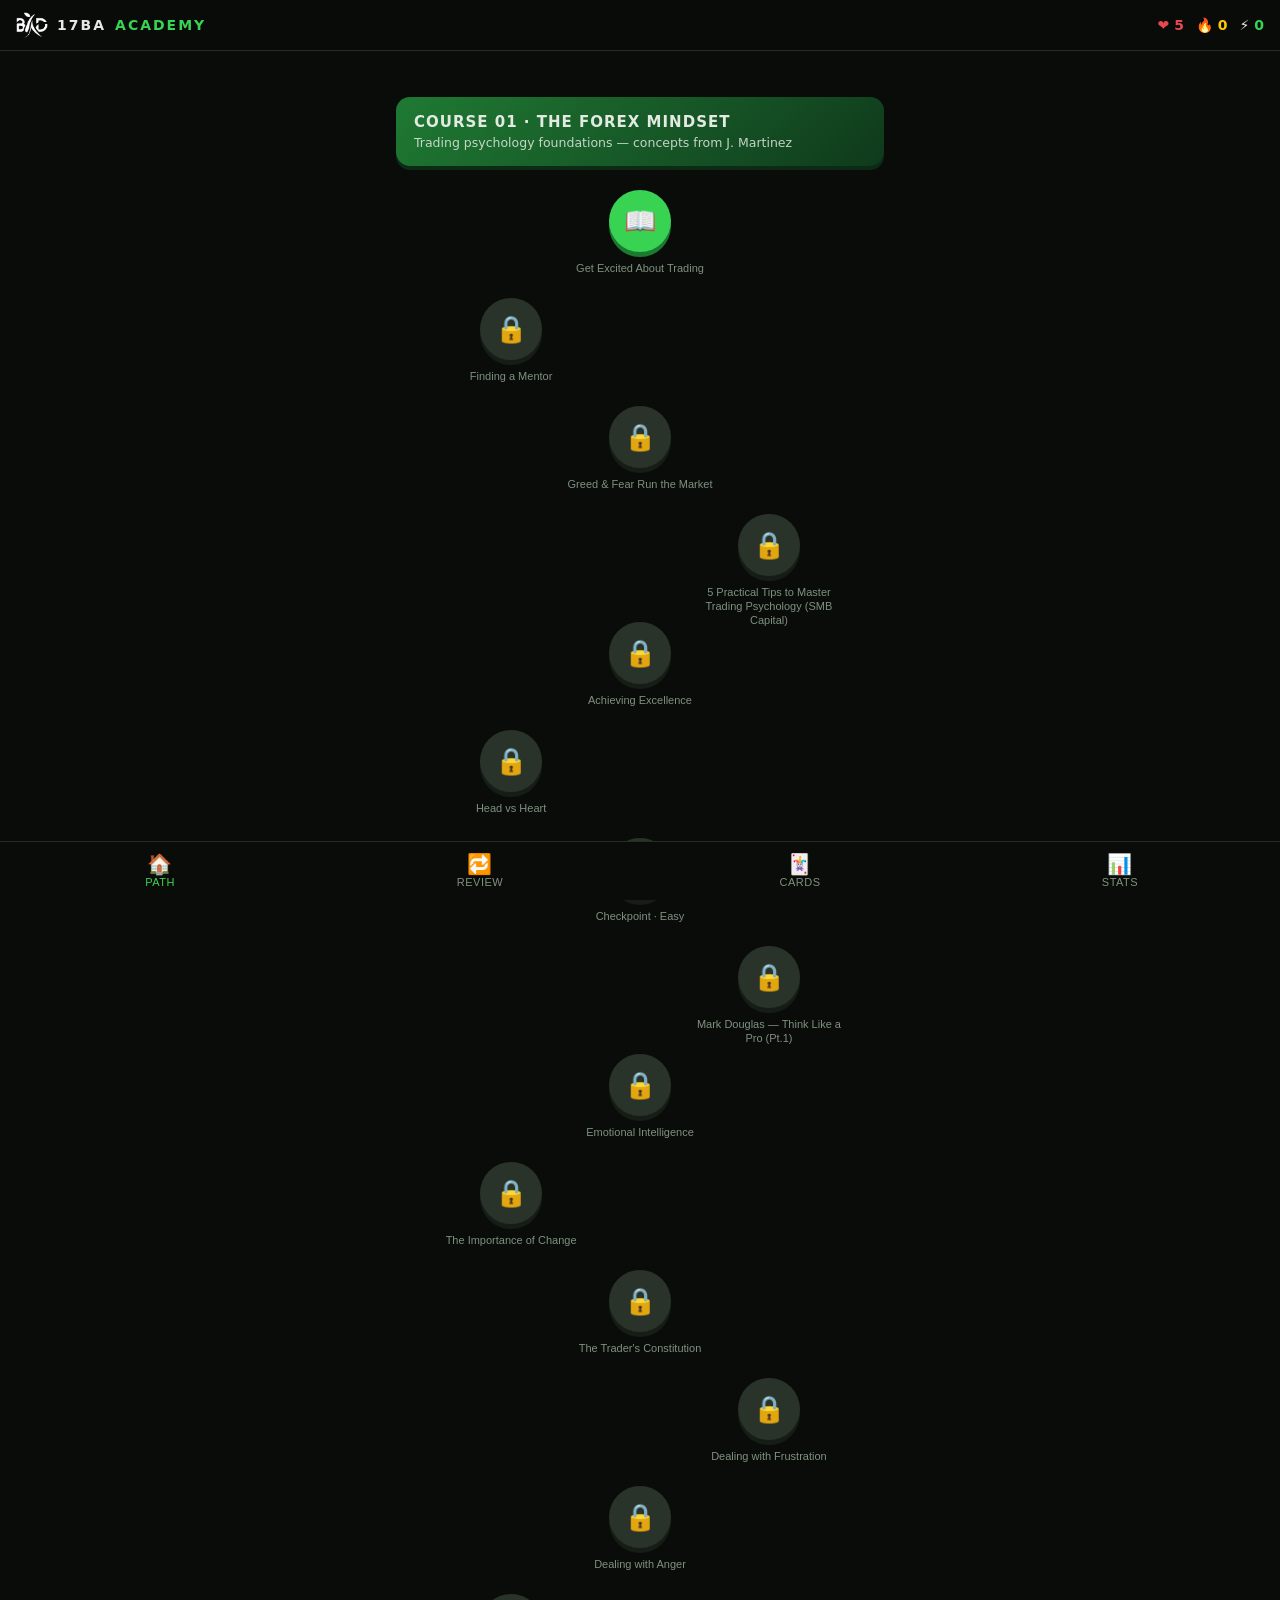
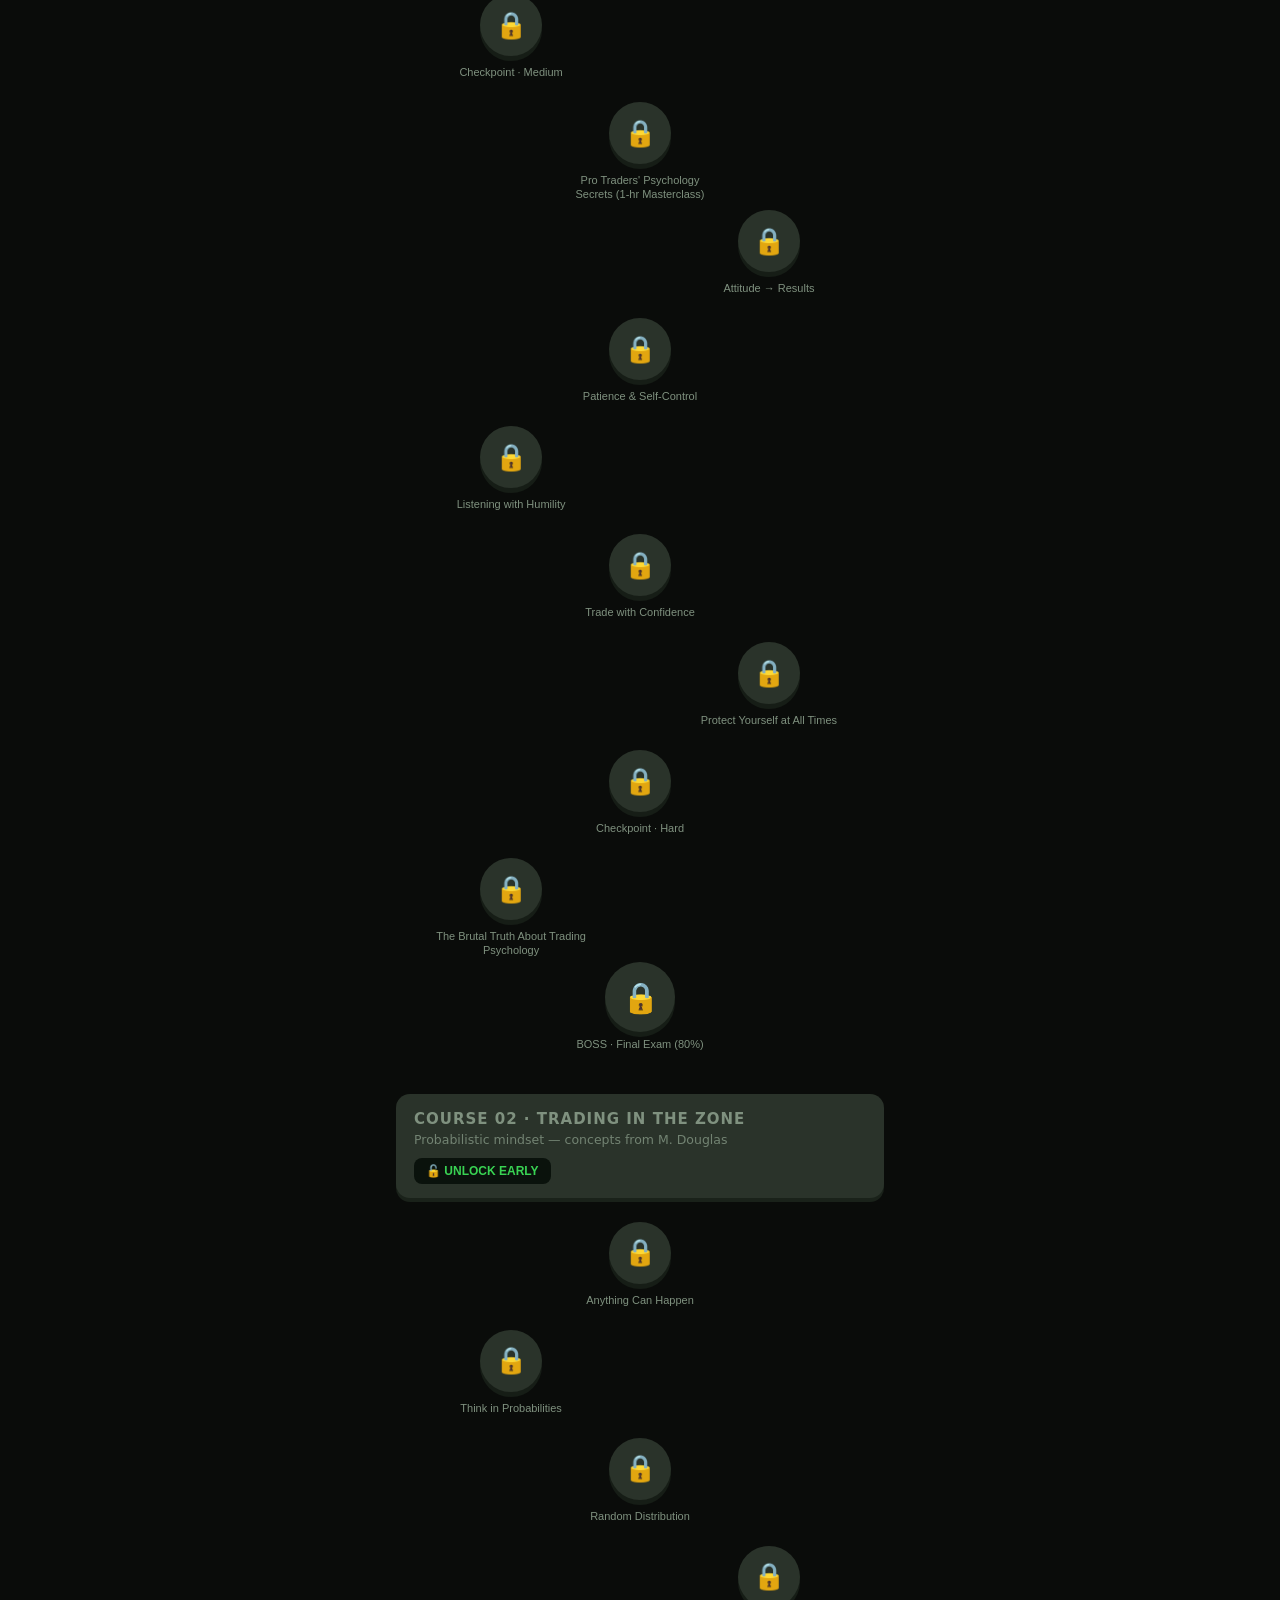
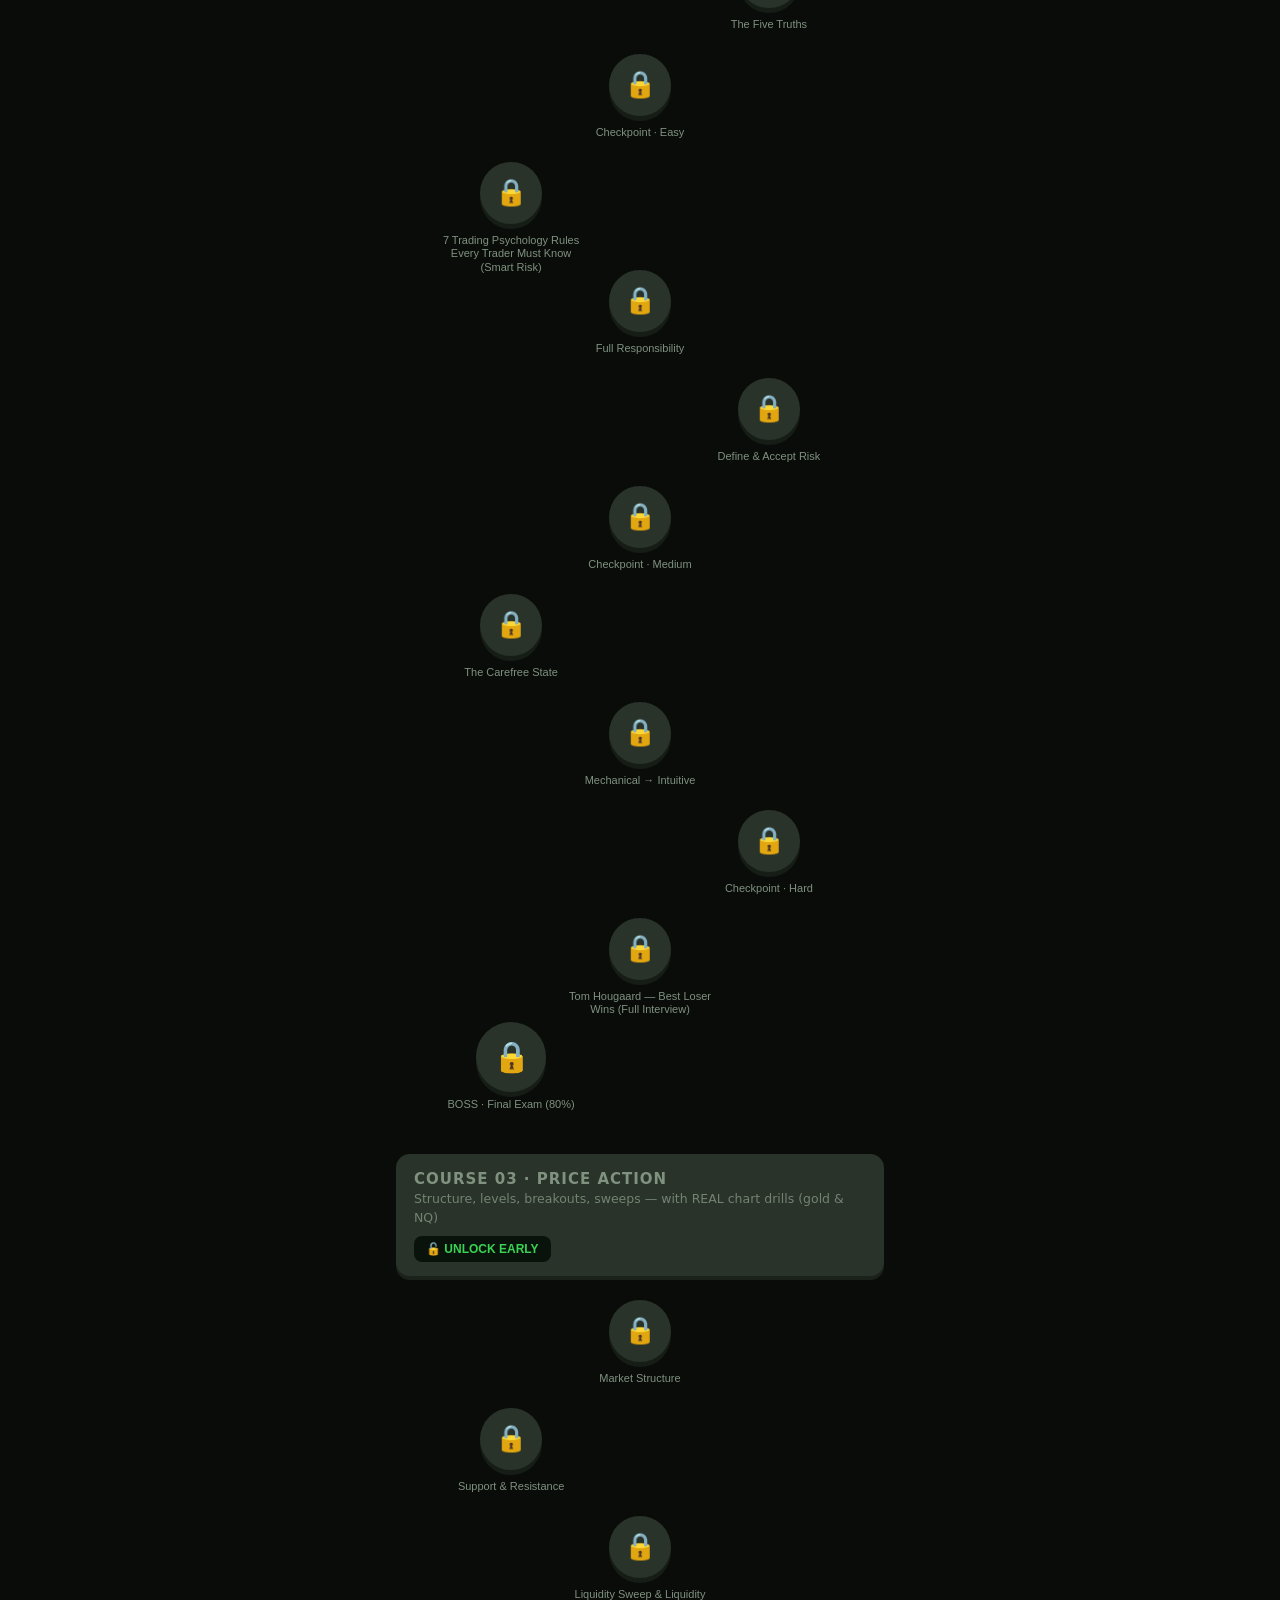
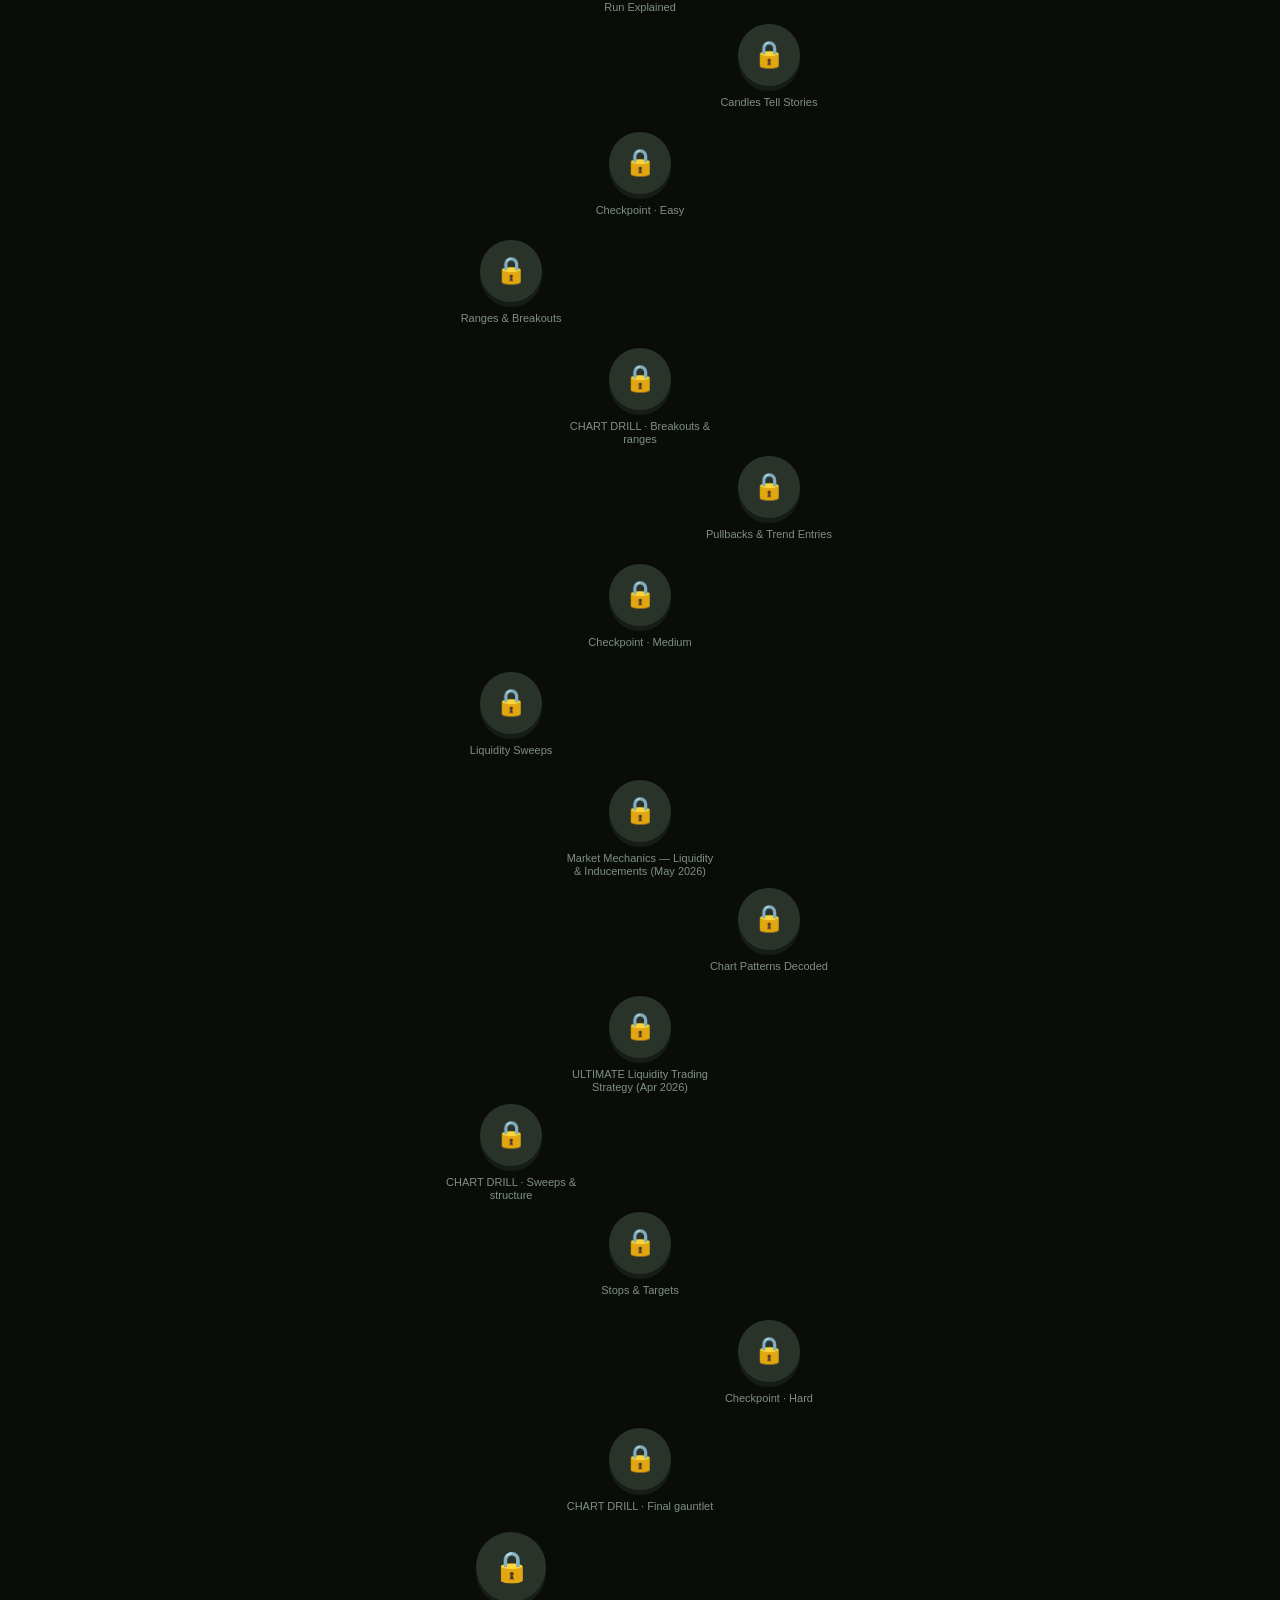
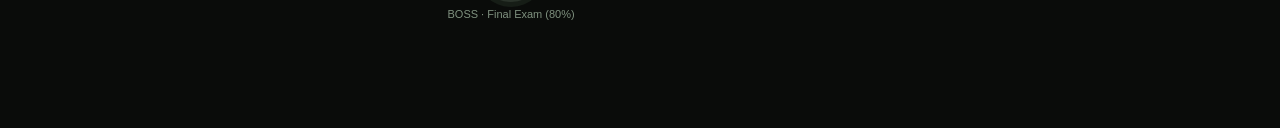
==== commit 83583176: "brand: BAD wordmark on every page + copy cleanup - assets/logo-{gold,snow,ink}.png generated from ba" ====
--- a/academy.html
+++ b/academy.html
@@ -3,8 +3,9 @@
 <head>
 <meta charset="UTF-8">
 <meta name="viewport" content="width=device-width, initial-scale=1.0">
-<title>17BA ACADEMY — Learn Trading</title>
-<meta name="description" content="Bad Apple 17BA Academy — Duolingo-style trading courses: psychology, probabilities, price action.">
+<title>17BA ACADEMY · Learn Trading</title>
+<meta name="description" content="Bad Apple 17BA Academy. Duolingo-style trading courses: psychology, probabilities, price action.">
+<link rel="icon" type="image/png" href="assets/logo-gold.png">
 <style>
 :root{--bg:#0a0c0a;--panel:#131813;--line:#223022;--green:#39d353;--green2:#1f7a33;--red:#e5484d;--gold:#ffc800;--txt:#e2eae2;--dim:#7f917f;--lock:#2a332a}
 *{margin:0;padding:0;box-sizing:border-box;-webkit-tap-highlight-color:transparent}
@@ -80,7 +81,7 @@
 </head>
 <body>
 <div class="top">
-  <div class="logo">17BA <span>ACADEMY</span></div>
+  <div class="logo" style="display:flex;align-items:center;gap:9px"><img src="assets/logo-snow.png" alt="BAD" style="height:26px;width:auto">17BA <span>ACADEMY</span></div>
   <div class="stat"><span class="hh">❤️ <span id="hh">5</span></span><span>🔥 <b id="stk">0</b></span><span>⚡ <i id="xp">0</i></span></div>
 </div>
 <div id="page"></div>
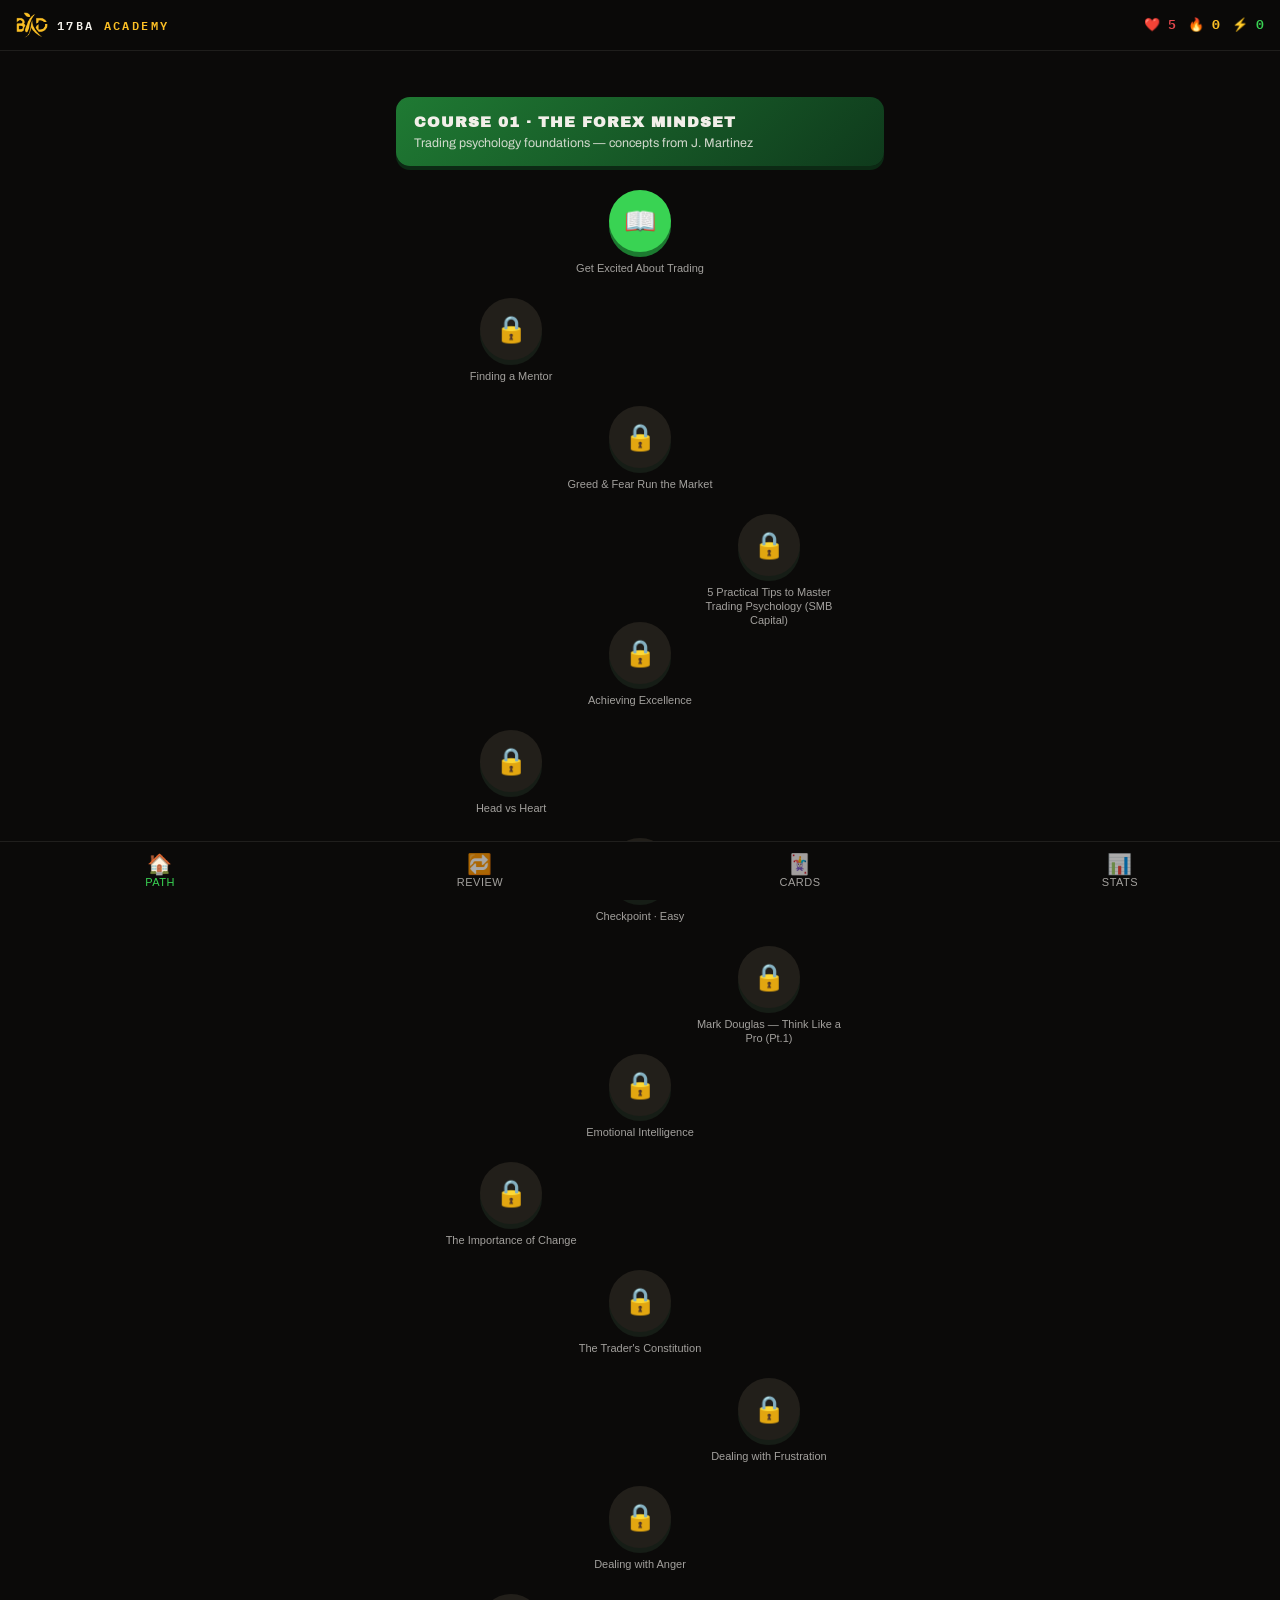
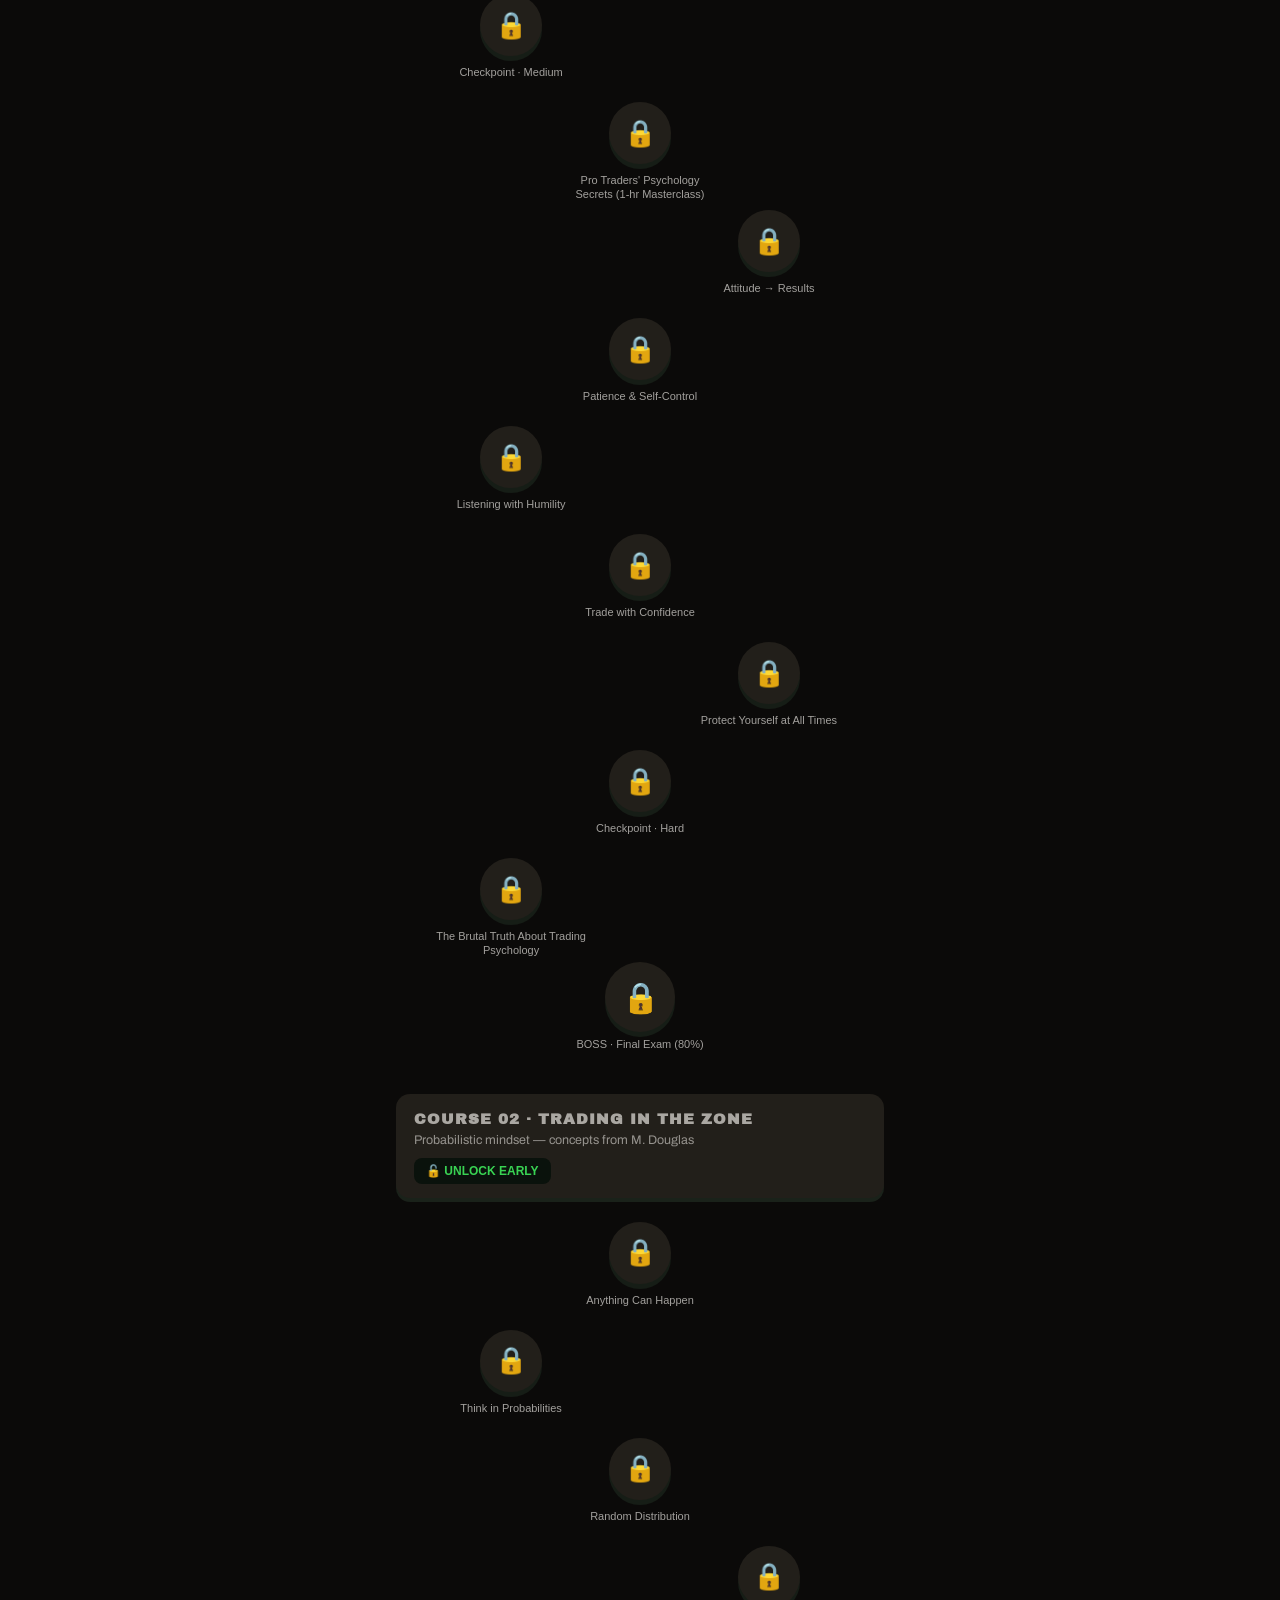
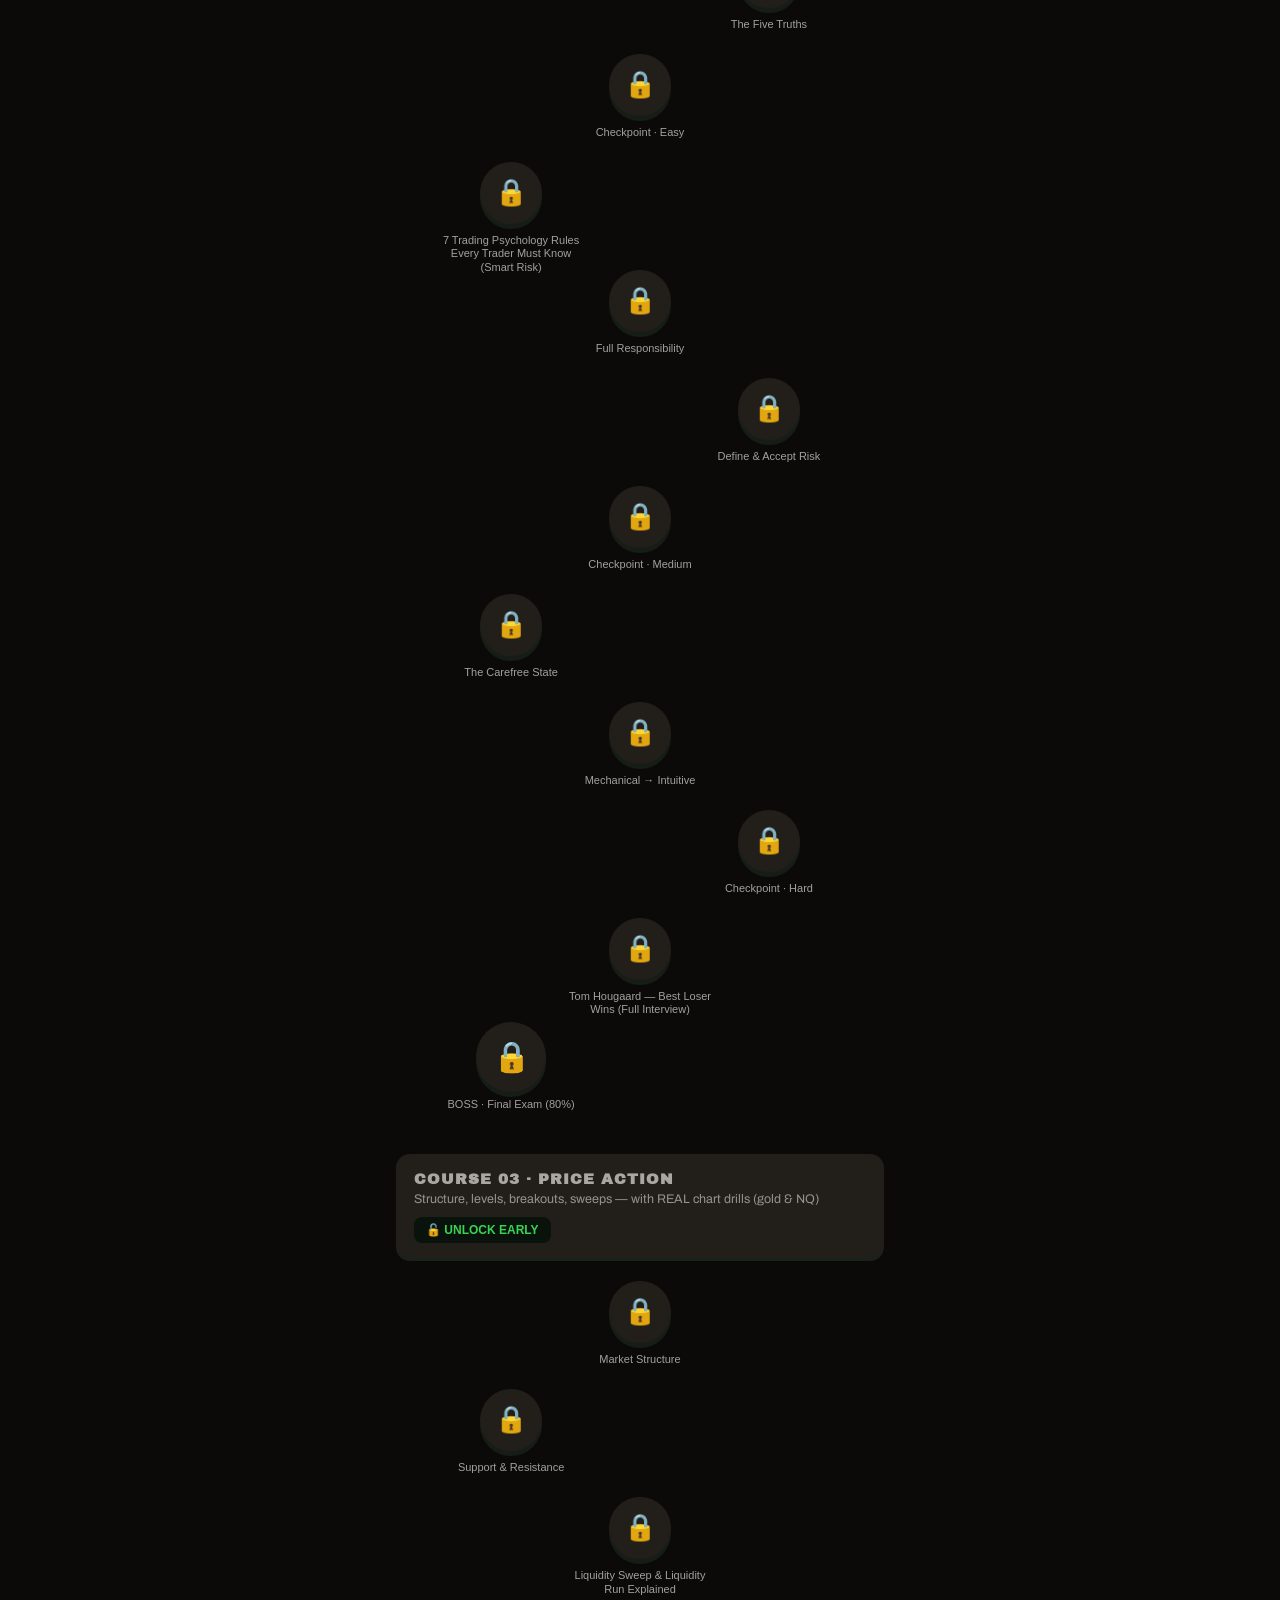
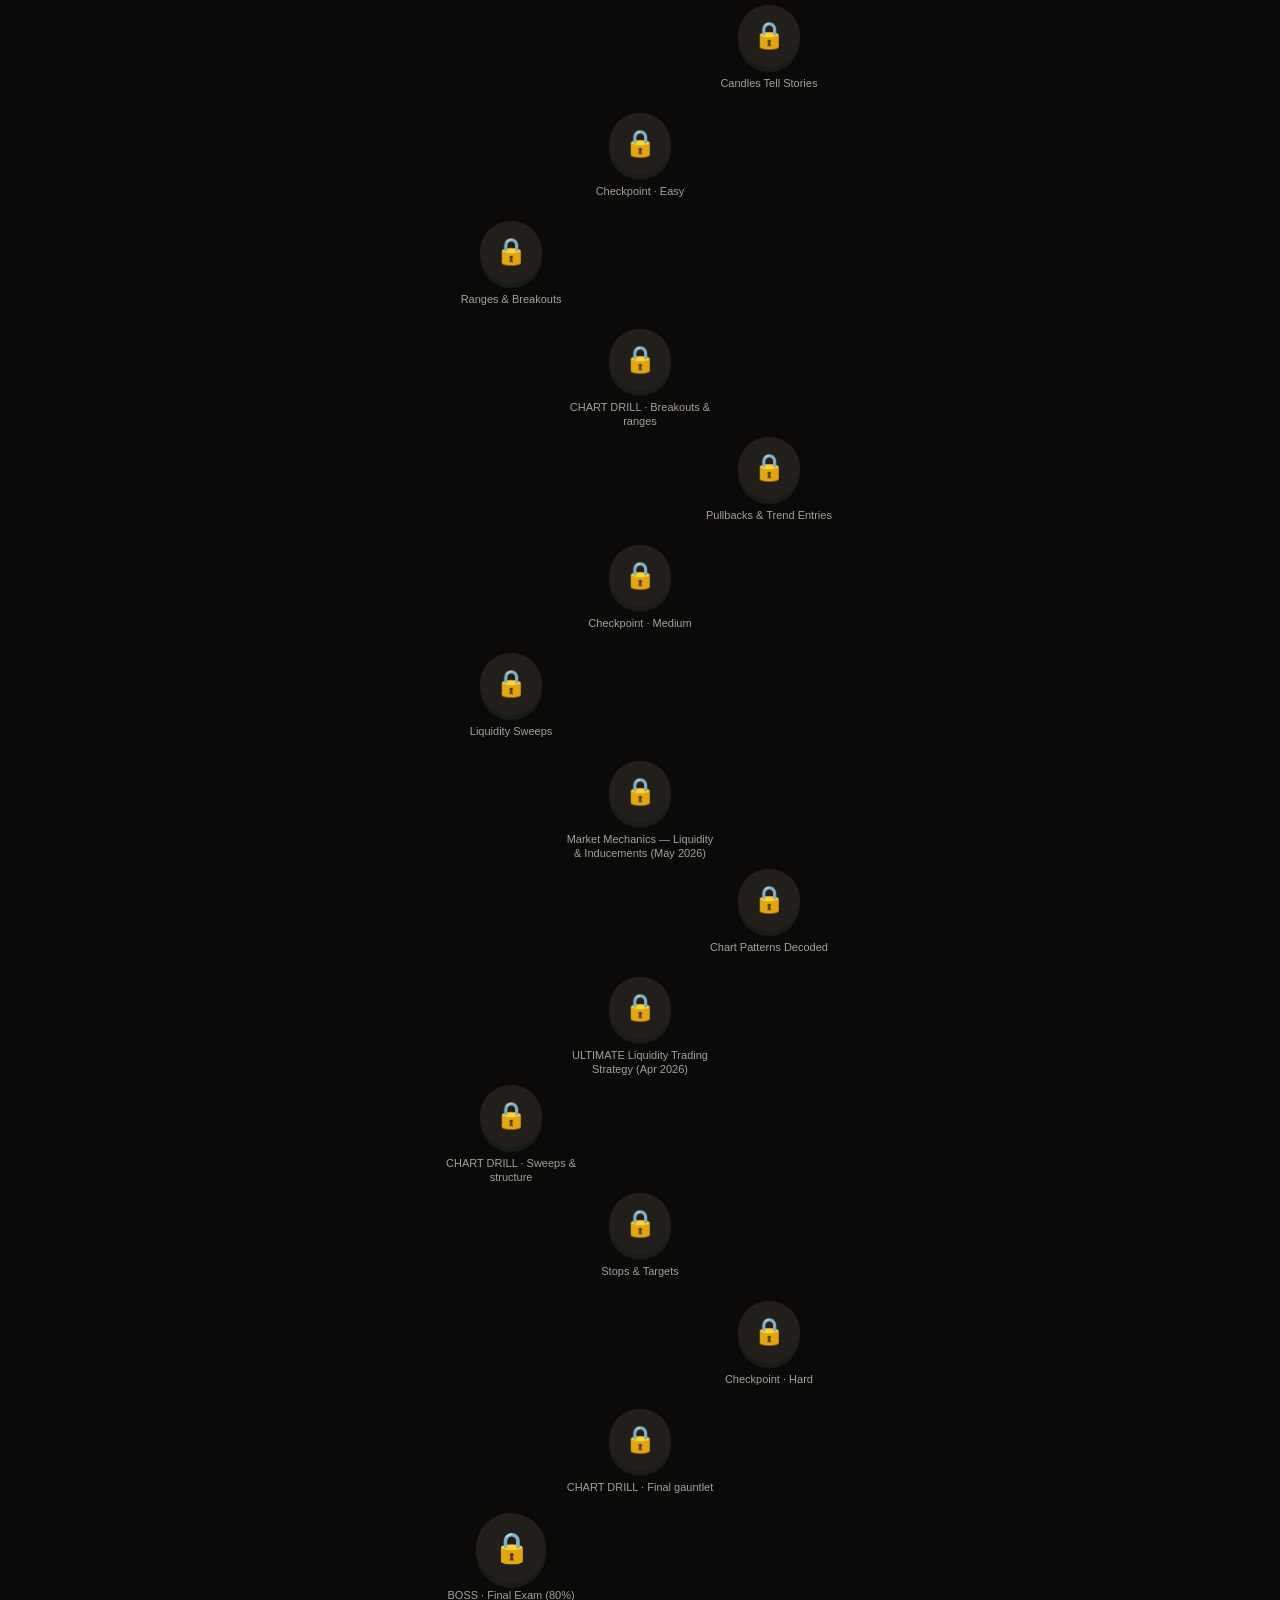
==== commit 03824a7b: "Unify index/academy/corefuel under one shared design system Add assets/theme.css: a three-layer toke" ====
--- a/academy.html
+++ b/academy.html
@@ -6,18 +6,26 @@
 <title>17BA ACADEMY · Learn Trading</title>
 <meta name="description" content="Bad Apple 17BA Academy. Duolingo-style trading courses: psychology, probabilities, price action.">
 <link rel="icon" type="image/png" href="assets/logo-gold.png">
+<link rel="preconnect" href="https://fonts.googleapis.com">
+<link rel="preconnect" href="https://fonts.gstatic.com" crossorigin>
+<link rel="stylesheet" href="assets/theme.css">
 <style>
-:root{--bg:#0a0c0a;--panel:#131813;--line:#223022;--green:#39d353;--green2:#1f7a33;--red:#e5484d;--gold:#ffc800;--txt:#e2eae2;--dim:#7f917f;--lock:#2a332a}
+/* Chrome (background/neutrals/type) matches the shared Bad Apple 17BA
+   brand tokens. Lesson-path state colors (green=open, gold=done, red=hearts,
+   blue/purple=video/drill) stay as-is — that coding is functional, not decorative. */
+:root{--bg:var(--color-bg);--panel:#161410;--line:var(--color-border);--green:#39d353;--green2:#1f7a33;--red:#e5484d;--gold:var(--color-accent);--txt:var(--color-fg);--dim:var(--color-fg-dim);--lock:#221f1a}
 *{margin:0;padding:0;box-sizing:border-box;-webkit-tap-highlight-color:transparent}
-body{background:var(--bg);color:var(--txt);font:15px/1.5 'Segoe UI',system-ui,sans-serif;padding-bottom:70px}
-.top{position:sticky;top:0;z-index:20;background:rgba(10,12,10,.95);backdrop-filter:blur(6px);border-bottom:1px solid var(--line);display:flex;align-items:center;gap:12px;padding:12px 16px}
-.top .logo{font-weight:800;letter-spacing:2px;font-size:14px}
-.top .logo span{color:var(--green)}
-.stat{margin-left:auto;display:flex;gap:12px;font-weight:700;font-size:14px}
+a{color:inherit;text-decoration:none}
+body{background:var(--bg);color:var(--txt);font:15px/1.5 var(--font-body),system-ui,sans-serif;padding-bottom:70px}
+.top{position:sticky;top:0;z-index:20;background:rgba(11,10,9,.95);backdrop-filter:blur(6px);border-bottom:1px solid var(--line);display:flex;align-items:center;gap:12px;padding:12px 16px}
+.top .logo{display:flex;align-items:center;gap:9px;font-family:var(--font-mono);font-weight:600;letter-spacing:.2em;font-size:12px;color:var(--txt)}
+.top .logo:hover{color:var(--gold)}
+.top .logo span{color:var(--gold)}
+.stat{margin-left:auto;display:flex;gap:12px;font-family:var(--font-mono);font-weight:600;font-size:13px}
 .stat b{color:var(--gold)}.stat i{font-style:normal;color:var(--green)}.stat .hh{color:var(--red)}
 .wrap{max-width:520px;margin:0 auto;padding:20px 16px}
 .unit{background:linear-gradient(135deg,var(--green2),#0f3a1c);border-radius:14px;padding:14px 18px;margin:26px 0 18px;box-shadow:0 4px 0 #0c2a14}
-.unit h2{font-size:15px;letter-spacing:1px}
+.unit h2{font-family:var(--font-display);font-size:15px;letter-spacing:1px;text-transform:uppercase}
 .unit p{font-size:12.5px;opacity:.85}
 .unit.locked{background:var(--lock);box-shadow:0 4px 0 #1a221a;color:var(--dim)}
 .unit .ub{margin-top:8px;background:#0a120c;border:none;color:var(--green);padding:6px 12px;border-radius:8px;cursor:pointer;font-size:12px;font-weight:700}
@@ -81,7 +89,7 @@
 </head>
 <body>
 <div class="top">
-  <div class="logo" style="display:flex;align-items:center;gap:9px"><img src="assets/logo-snow.png" alt="BAD" style="height:26px;width:auto">17BA <span>ACADEMY</span></div>
+  <a class="logo" href="index.html"><img src="assets/logo-gold.png" alt="BAD" style="height:26px;width:auto">17BA <span>ACADEMY</span></a>
   <div class="stat"><span class="hh">❤️ <span id="hh">5</span></span><span>🔥 <b id="stk">0</b></span><span>⚡ <i id="xp">0</i></span></div>
 </div>
 <div id="page"></div>
--- a/assets/theme.css
+++ b/assets/theme.css
@@ -0,0 +1,104 @@
+/* ============================================================
+   BAD APPLE 17BA — shared design tokens
+   Three-layer token architecture (primitive → semantic → component)
+   Included by index.html, academy.html, corefuel.html so all three
+   read as one brand instead of three different sites.
+   ============================================================ */
+
+@import url('https://fonts.googleapis.com/css2?family=Archivo+Black&family=Archivo:wght@400;600&family=IBM+Plex+Mono:wght@400;600&display=swap');
+
+:root{
+  /* ---- primitive: color ---- */
+  --p-black:#0b0a09;
+  --p-black-2:#080808;
+  --p-cream:#f2efe9;
+  --p-amber:#FBBF24;
+  --p-oxblood:#7B1E22;
+  --p-green:#39d353;
+  --p-red:#e5484d;
+
+  /* ---- primitive: type ---- */
+  --p-font-display:'Archivo Black',sans-serif;
+  --p-font-body:'Archivo',sans-serif;
+  --p-font-mono:'IBM Plex Mono',monospace;
+
+  /* ---- primitive: spacing (4px base) ---- */
+  --p-space-1:.25rem;--p-space-2:.5rem;--p-space-3:.75rem;--p-space-4:1rem;
+  --p-space-6:1.5rem;--p-space-8:2rem;--p-space-12:3rem;
+
+  /* ================= semantic ================= */
+  --color-bg:var(--p-black);
+  --color-fg:var(--p-cream);
+  --color-fg-dim:rgba(242,239,233,.66);
+  --color-fg-faint:rgba(242,239,233,.38);
+  --color-border:rgba(242,239,233,.09);
+
+  --color-accent:var(--p-amber);
+  --color-accent-soft:rgba(251,191,36,.4);
+  --color-accent-dim:rgba(251,191,36,.07);
+  --color-danger:var(--p-red);
+  --color-secondary-accent:var(--p-oxblood);
+
+  --color-status-live:var(--color-accent);
+  --color-status-dev:var(--color-accent);
+  --color-status-internal:var(--color-fg-faint);
+
+  --font-display:var(--p-font-display);
+  --font-body:var(--p-font-body);
+  --font-mono:var(--p-font-mono);
+
+  --space-section:16vh;
+  --space-card:clamp(22px,2.6vw,30px);
+
+  /* ================= component ================= */
+  --nav-height:64px;
+  --tag-padding:5px 12px;
+  --card-border-width:1px;
+  --focus-ring:2px solid var(--color-accent);
+}
+
+/* ---- shared primitives every page needs ---- */
+*{box-sizing:border-box}
+::selection{background:var(--color-accent);color:var(--color-bg)}
+:focus-visible{outline:var(--focus-ring);outline-offset:2px}
+
+/* ---- shared nav shell (brand mark + link list + login pill) ---- */
+.site-nav{position:fixed;top:0;left:0;right:0;z-index:50;height:var(--nav-height)}
+.site-nav .nav-in{max-width:1500px;margin:0 auto;height:var(--nav-height);padding:0 clamp(18px,3vw,44px);display:flex;align-items:center;gap:28px}
+.site-nav .mark{display:flex;align-items:center;gap:10px;flex:none}
+.site-nav .mark img{height:34px;width:auto;filter:drop-shadow(0 1px 4px rgba(0,0,0,.6))}
+.site-nav .mark small{font-family:var(--font-mono);font-weight:600;font-size:.62rem;color:var(--color-accent);letter-spacing:.3em}
+.site-nav .links{display:flex;gap:26px;margin-left:auto}
+.site-nav .links a{font-family:var(--font-mono);font-size:.68rem;font-weight:600;letter-spacing:.22em;color:var(--color-fg);text-shadow:0 1px 6px rgba(0,0,0,.8);transition:color .2s}
+.site-nav .links a:hover,.site-nav .links a:focus-visible{color:var(--color-accent)}
+.site-nav .links a.on{color:var(--color-accent)}
+.site-nav .login{flex:none;border:1px solid var(--color-accent-soft);background:rgba(11,10,9,.4);padding:9px 20px;font-family:var(--font-mono);font-size:.68rem;font-weight:600;letter-spacing:.2em;color:var(--color-accent);transition:background .2s,color .2s}
+.site-nav .login:hover,.site-nav .login:focus-visible{background:var(--color-accent);color:var(--color-bg)}
+@media(max-width:860px){.site-nav .links{display:none}.site-nav .nav-in{justify-content:space-between}}
+
+/* ---- shared tag chips (status: live / dev / internal) ---- */
+.tag{font-family:var(--font-mono);font-size:.6rem;font-weight:600;letter-spacing:.2em;padding:var(--tag-padding);flex:none;display:inline-block}
+.tag.live{background:var(--color-status-live);color:var(--color-bg)}
+.tag.dev{border:1px solid var(--color-accent-soft);color:var(--color-accent)}
+.tag.int{border:1px solid var(--color-border);color:var(--color-status-internal)}
+
+/* ---- shared CTA button ---- */
+.btn-gold{display:inline-block;background:var(--color-accent);color:var(--color-bg);font-family:var(--font-mono);font-weight:600;font-size:.74rem;letter-spacing:.24em;padding:16px 34px;transition:transform .18s cubic-bezier(.16,1,.3,1)}
+.btn-gold:hover{transform:translateY(-2px)}
+.btn-gold:active{transform:translateY(0) scale(.98)}
+
+/* ---- shared footer ---- */
+.site-footer{position:relative;z-index:1;border-top:1px solid var(--color-border);background:var(--color-bg);padding:60px 0 70px}
+.site-footer .foot-grid{display:flex;flex-wrap:wrap;gap:44px;justify-content:space-between;align-items:flex-start}
+.site-footer .foot-brand{max-width:280px}
+.site-footer .foot-brand img{height:46px}
+.site-footer .foot-brand .creedline{font-family:var(--font-mono);font-size:.66rem;letter-spacing:.22em;color:var(--color-accent);margin-top:14px;line-height:2;text-transform:uppercase}
+.site-footer h4{font-family:var(--font-mono);font-size:.62rem;font-weight:600;letter-spacing:.26em;color:var(--color-fg-faint);margin-bottom:14px}
+.site-footer .fcol a{display:block;font-size:.82rem;color:var(--color-fg-dim);padding:4px 0;transition:color .2s}
+.site-footer .fcol a:hover{color:var(--color-accent)}
+.site-footer .copy{margin-top:44px;font-family:var(--font-mono);font-size:.64rem;color:var(--color-fg-faint);letter-spacing:.08em;line-height:1.9}
+.site-footer .copy .kgn{color:var(--color-fg-dim)}
+
+@media(prefers-reduced-motion:reduce){
+  .btn-gold{transition:none}
+}
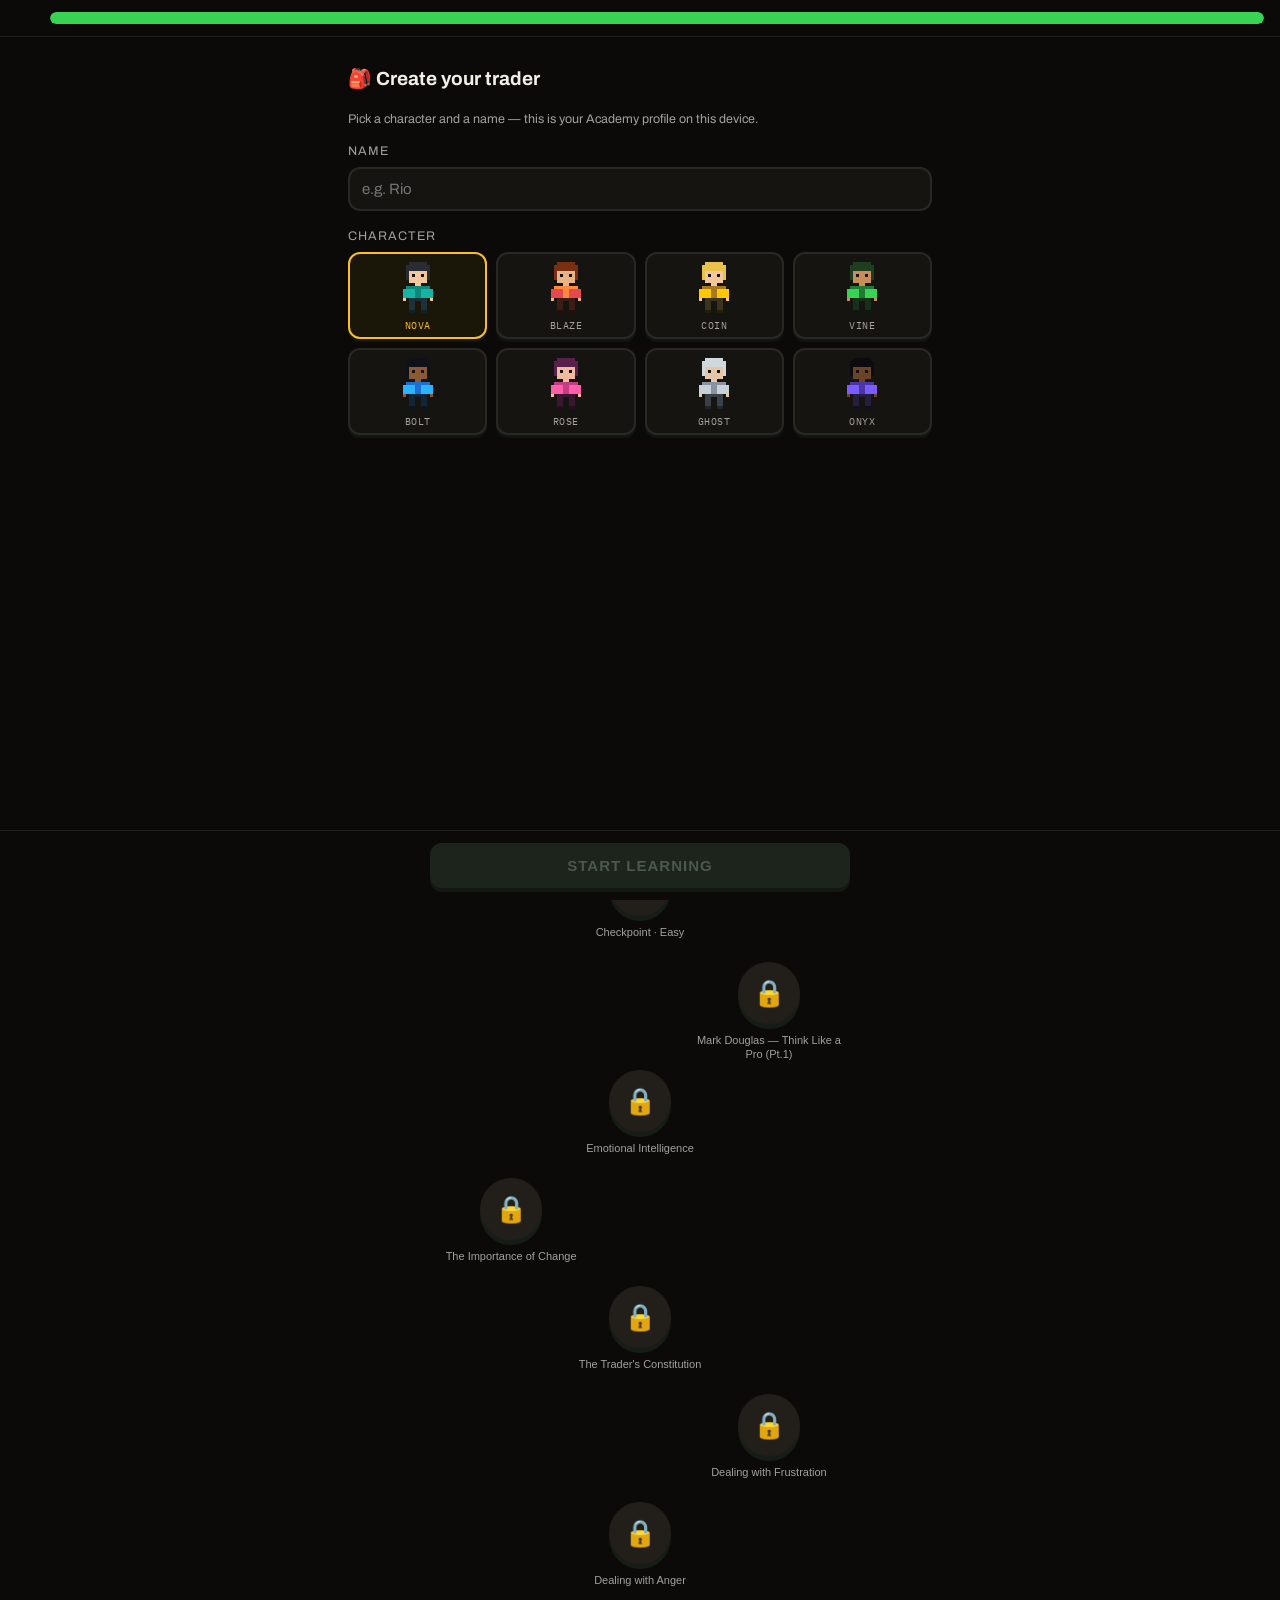
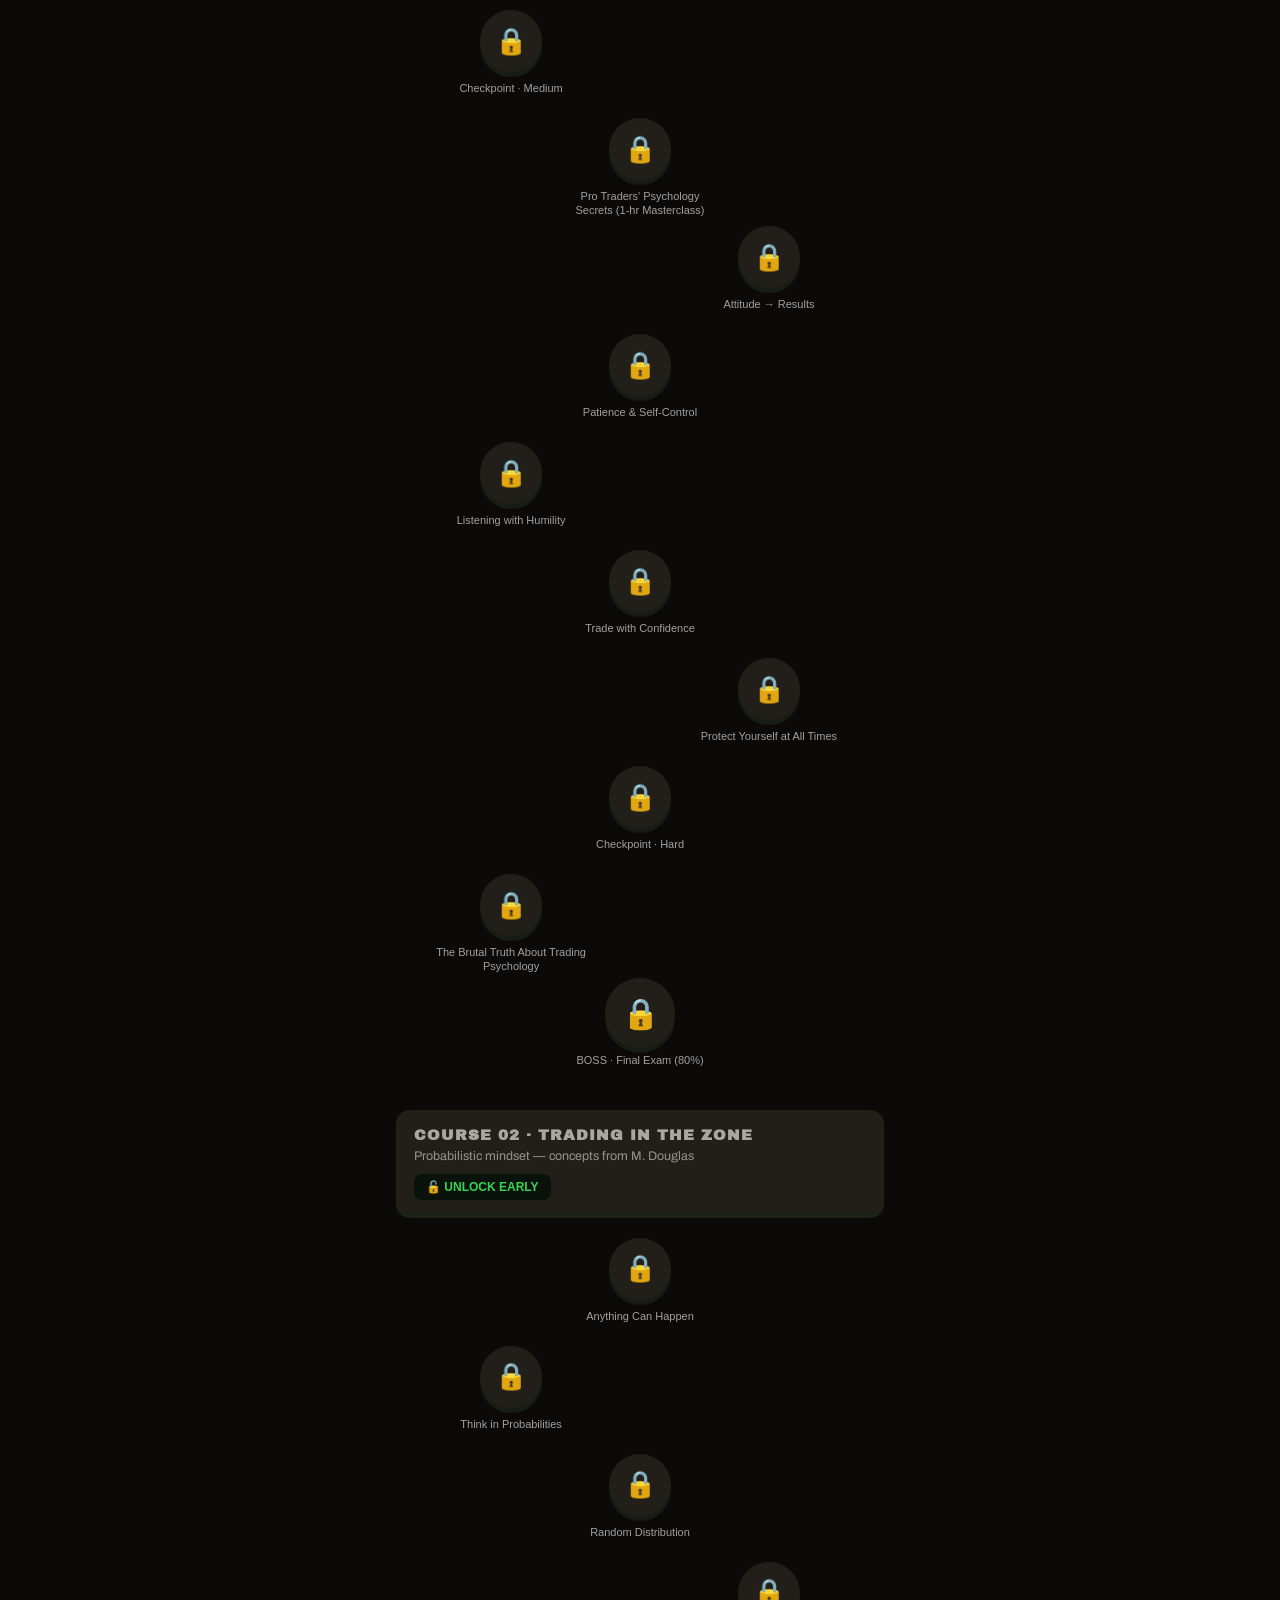
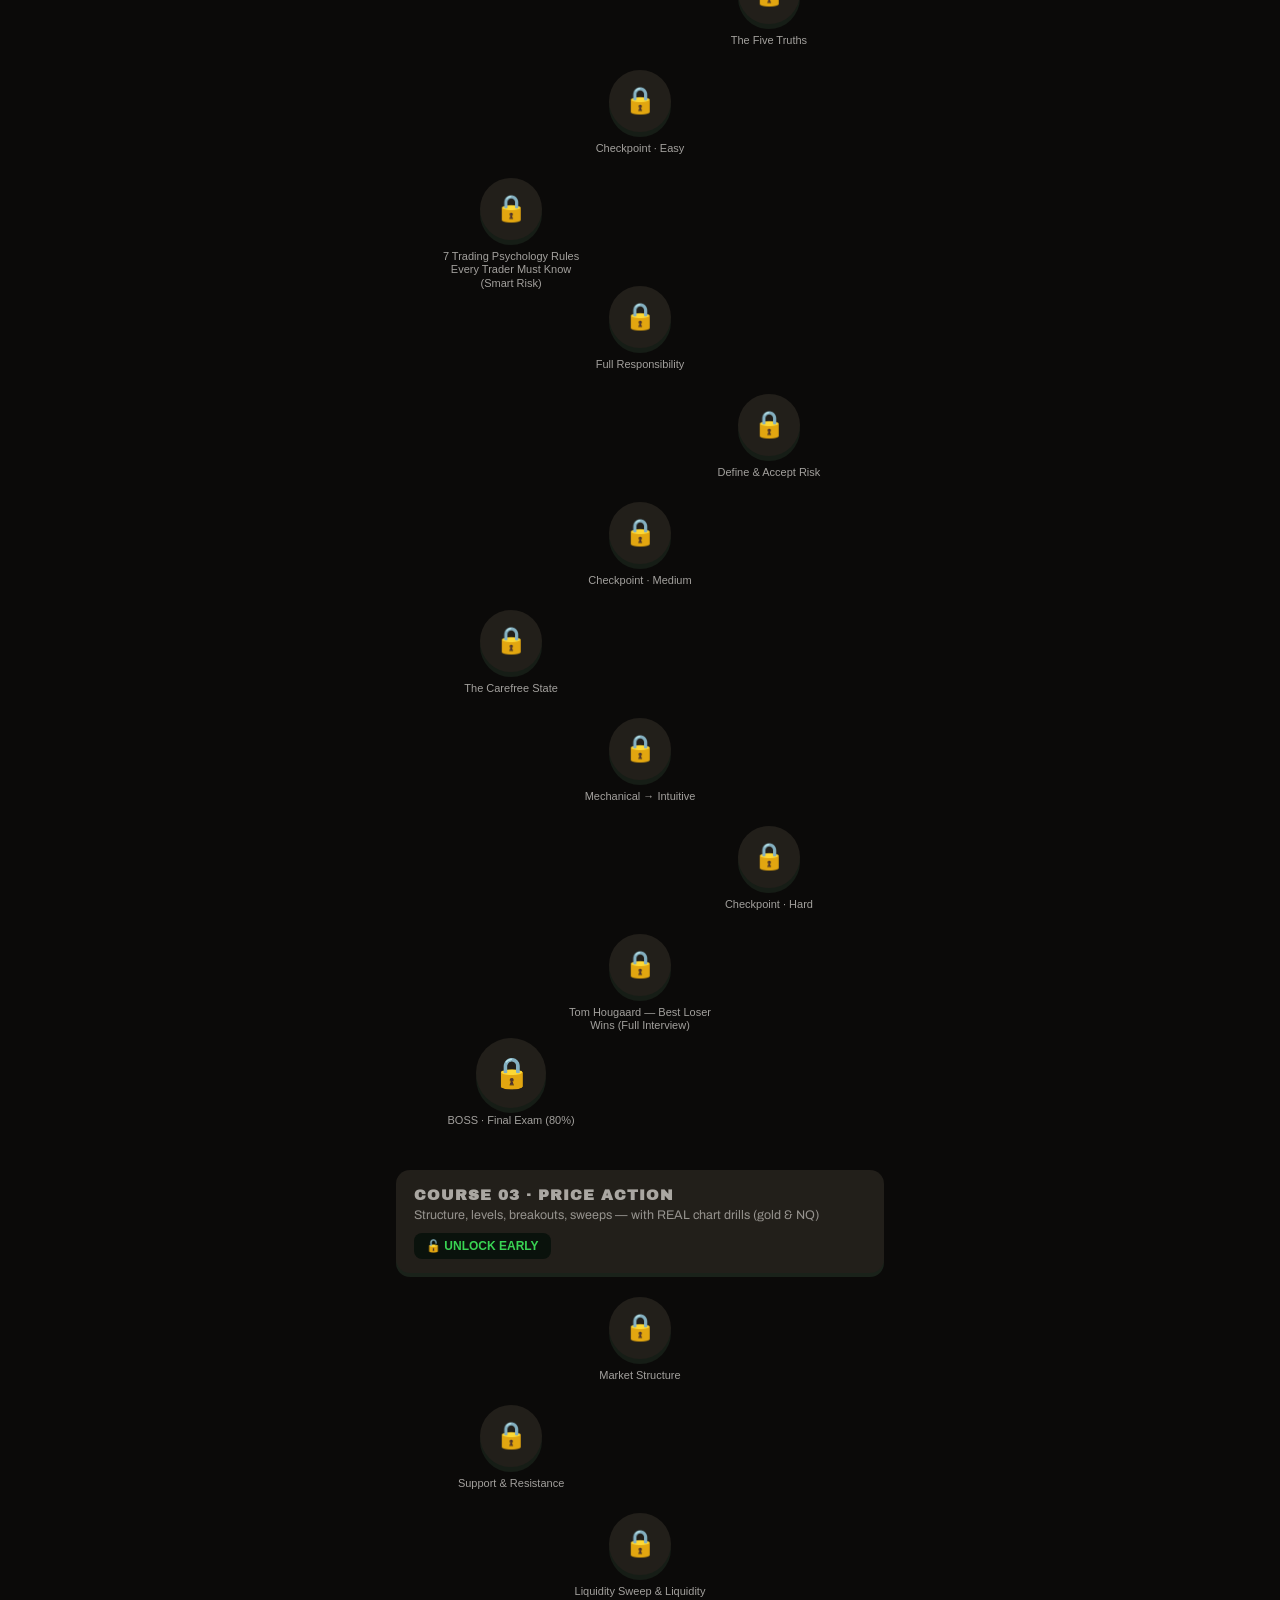
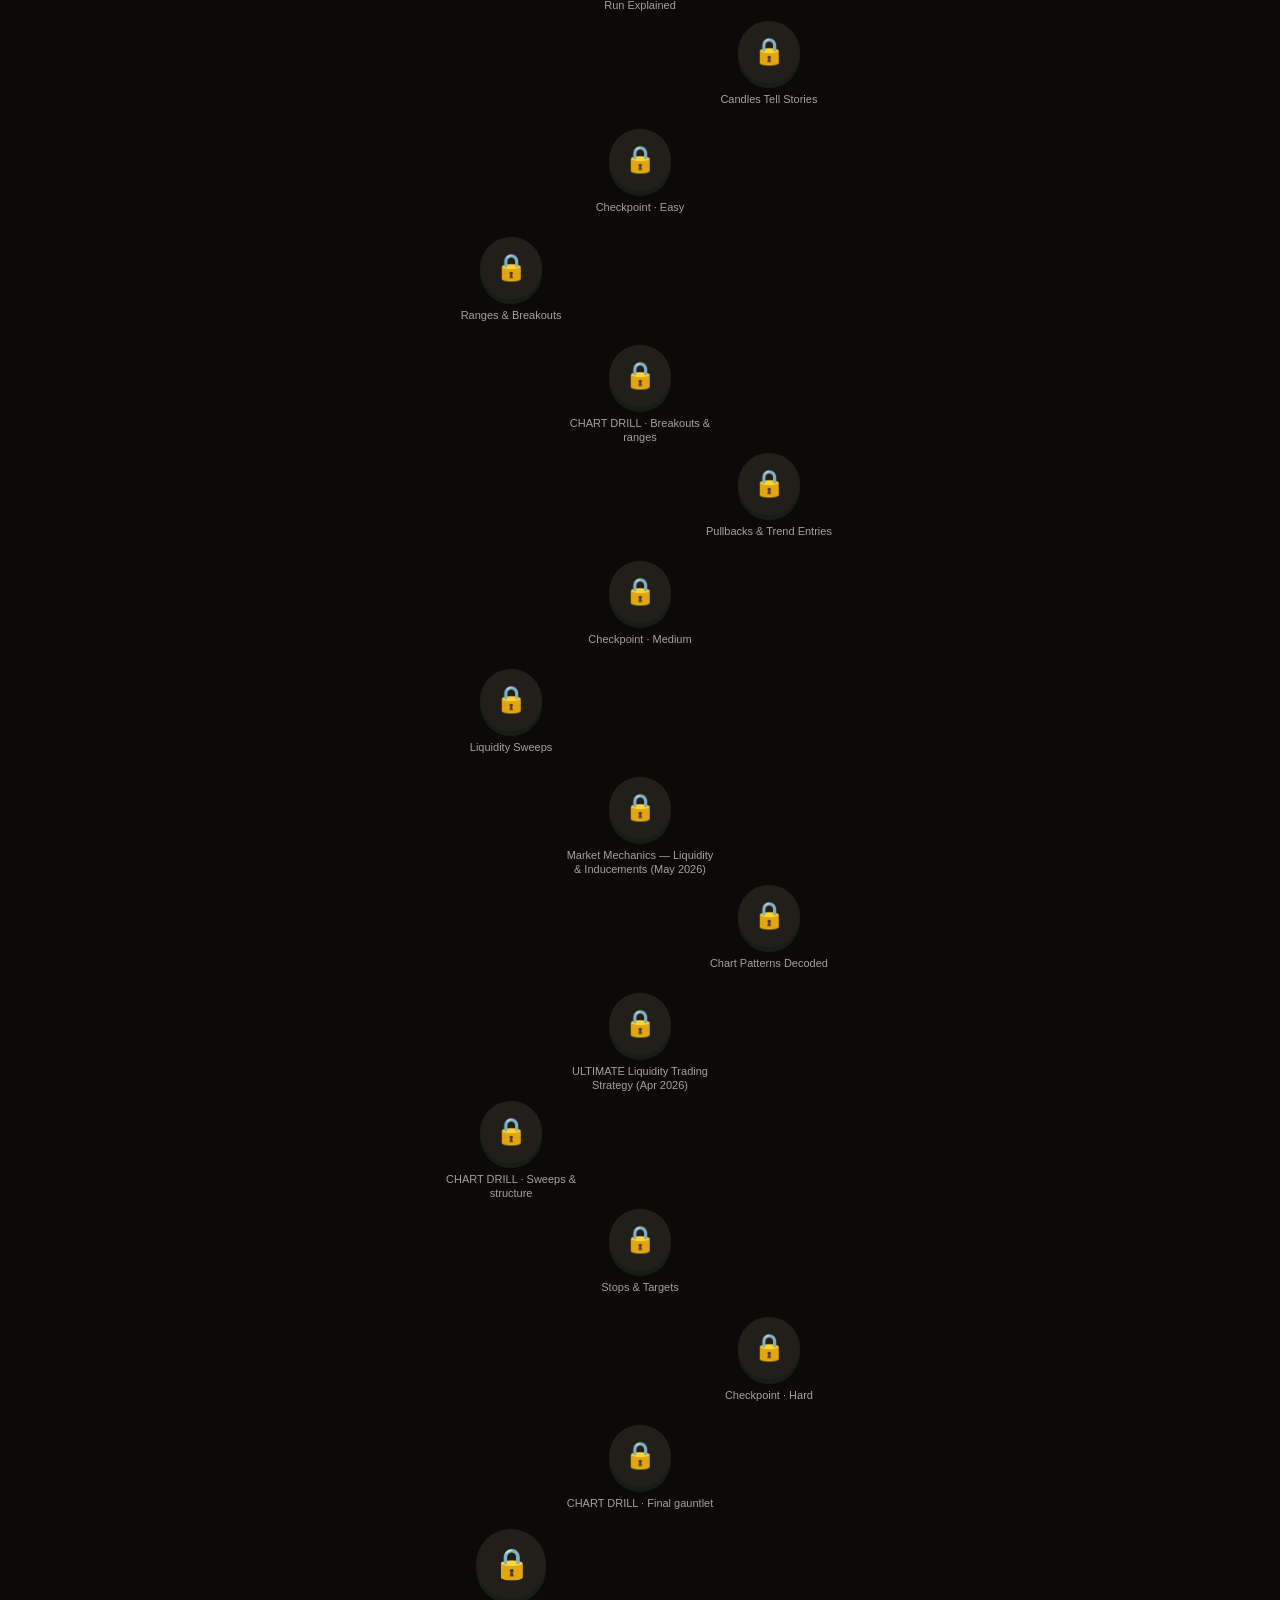
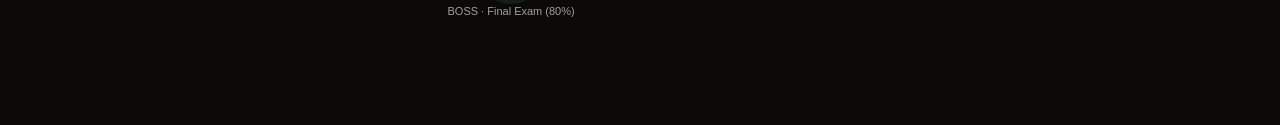
==== commit 9ec77f56: "feat: trader character system + pixel village walk-down Add a per-device trader profile to the Acade" ====
--- a/academy.html
+++ b/academy.html
@@ -85,6 +85,27 @@
 .vidbox iframe{position:absolute;inset:0;width:100%;height:100%;border:0}
 .tri{display:flex;gap:10px}
 .tri .big{max-width:none}
+/* ===== character system + pixel village ===== */
+canvas{image-rendering:pixelated;image-rendering:crisp-edges}
+body.pathbg{background-color:#0b0a09}
+#walker{position:fixed;left:50%;top:54vh;transform:translateX(-50%);z-index:7;pointer-events:none;display:none;filter:drop-shadow(0 4px 3px rgba(0,0,0,.4))}
+#walker.show{display:block}
+.wrap{position:relative;z-index:6}
+body.pathbg .node .lbl{text-shadow:0 1px 3px rgba(0,0,0,.9)}
+body.pathbg .unit p{text-shadow:0 1px 2px rgba(0,0,0,.4)}
+#me{display:flex;align-items:center;gap:7px;background:none;border:1px solid var(--line);border-radius:20px;padding:2px 10px 2px 3px;cursor:pointer;color:var(--txt)}
+#me:hover{border-color:var(--gold)}
+#me canvas{width:28px;height:36px;display:block}
+#me b{font-size:11px;font-family:var(--font-mono);max-width:74px;overflow:hidden;text-overflow:ellipsis;white-space:nowrap}
+.top{flex-wrap:wrap}
+.cgrid{display:grid;grid-template-columns:repeat(4,1fr);gap:9px;margin:6px 0 4px}
+.cpick{background:var(--panel);border:2px solid var(--line);border-radius:12px;padding:8px 2px 5px;cursor:pointer;display:flex;flex-direction:column;align-items:center;gap:3px;box-shadow:0 3px 0 #101610}
+.cpick.sel{border-color:var(--gold);background:#1a1608}
+.cpick canvas{width:42px;height:54px}
+.cpick span{font-size:9.5px;color:var(--dim);font-family:var(--font-mono);letter-spacing:.5px}
+.cpick.sel span{color:var(--gold)}
+.field{width:100%;background:var(--panel);border:2px solid var(--line);border-radius:12px;padding:12px;color:var(--txt);font-size:15px;font-family:inherit}
+.field:focus{outline:none;border-color:var(--green)}
 </style>
 </head>
 <body>
@@ -331,14 +352,19 @@
 function refillHearts(){if(S.hd!==today()){S.h=5;S.hd=today();save()}}
 function loseHeart(){S.h=Math.max(0,S.h-1);save();hdr()}
 function addXP(n){S.xp+=n;if(S.today.d!==today())S.today={d:today(),xp:0};S.today.xp+=n;save();hdr()}
-function hdr(){refillHearts();document.getElementById('xp').textContent=S.xp;document.getElementById('stk').textContent=S.streak.n;document.getElementById('hh').textContent=S.h}
+function hdr(){refillHearts();document.getElementById('xp').textContent=S.xp;document.getElementById('stk').textContent=S.streak.n;document.getElementById('hh').textContent=S.h;if(typeof drawMe==='function')drawMe()}
 /* ============ TABS ============ */
 const page=document.getElementById('page'),ov=document.getElementById('ov');
 const TABS=[["🏠","PATH"],["🔁","REVIEW"],["🃏","CARDS"],["📊","STATS"]];let tab=0;
 const tbar=document.getElementById('tabs');
 TABS.forEach((t,i)=>{const b=document.createElement('button');b.innerHTML=`<div>${t[0]}</div>${t[1]}`;b.onclick=()=>{tab=i;render()};tbar.appendChild(b)});
 function el(h){const d=document.createElement('div');d.innerHTML=h;return d.firstElementChild}
-function render(){[...tbar.children].forEach((b,i)=>b.className=i===tab?'on':'');hdr();page.innerHTML='';[path,review,cardsTab,stats][tab]();window.scrollTo(0,0);}
+function render(){[...tbar.children].forEach((b,i)=>b.className=i===tab?'on':'');hdr();
+ const onPath=tab===0&&!!S.profile;
+ document.body.classList.toggle('pathbg',onPath);
+ setVillage(onPath);
+ if(WALK)WALK.el.classList.toggle('show',onPath);
+ page.innerHTML='';[path,review,cardsTab,stats][tab]();window.scrollTo(0,0);}
 /* ============ PATH ============ */
 function courseLocked(ci){if(ci===0)return false;return !S.un[ci]&&!S.n[`c${ci-1}X`]}
 function unlocked(ci,idx){if(courseLocked(ci))return false;const P=PATHS[ci];if(idx===0)return true;return !!S.n[P[idx-1].id]}
@@ -573,11 +599,116 @@
   <div class="card"><h3>Library — read next</h3>
    <p style="margin:8px 0"><b class="g">In the Academy:</b> The Forex Mindset (Martinez) · Trading in the Zone (Douglas)</p>
    <p class="small">After these: Best Loser Wins (Hougaard — his interview is the C2 finale) · Market Wizards (Schwager) · Reminiscences of a Stock Operator.</p></div>
-  <div class="card"><h3>Reset</h3><button class="big red" style="max-width:220px" id="rz">RESET ALL PROGRESS</button></div>
+  <div class="card"><h3>🎒 Your Trader</h3><div class="row" style="margin-top:8px">
+   <canvas id="stcv" width="42" height="54" style="width:56px;height:72px;background:#0d110d;border:1px solid var(--line);border-radius:10px"></canvas>
+   <div style="flex:1;min-width:150px"><h3 id="stnm" style="margin-bottom:4px">Trader</h3>
+    <p class="small">Your character &amp; name for this Academy — change them anytime.</p>
+    <button class="big gold" style="max-width:190px;margin-top:10px" id="edp">EDIT TRADER</button></div></div></div>
+  <div class="card"><h3>Reset</h3><button class="big red" style="max-width:220px" id="rz">RESET ALL PROGRESS</button>
+   <p class="small" style="margin-top:8px">Wipes progress and your trader — you'll create a new one.</p></div>
  </div>`);
+ if(S.profile){drawSprite(w.querySelector('#stcv').getContext('2d'),CHARS[S.profile.char||0],3,0);w.querySelector('#stnm').textContent=S.profile.name;}
+ w.querySelector('#edp').onclick=()=>openProfileEditor(false);
  w.querySelector('#rz').onclick=()=>{if(confirm('Wipe all Academy progress?')){localStorage.removeItem(K);location.reload()}};
  page.appendChild(w);}
-render();
+/* ============ CHARACTER SYSTEM ============ */
+const CHARS=[
+ {nm:'NOVA', skin:'#f2c79b',hair:'#2b2b33',shirt:'#17b3a3',pants:'#20303a',boots:'#12202a',accent:'#0e8a7d'},
+ {nm:'BLAZE',skin:'#e8b483',hair:'#7a2f12',shirt:'#e5484d',pants:'#3a1e16',boots:'#241009',accent:'#ff8a3d'},
+ {nm:'COIN', skin:'#f2c79b',hair:'#e8c24a',shirt:'#ffc800',pants:'#3a3320',boots:'#241f00',accent:'#a6791f'},
+ {nm:'VINE', skin:'#c98d5a',hair:'#1f3d1f',shirt:'#39d353',pants:'#183018',boots:'#0c1a0c',accent:'#1f7a33'},
+ {nm:'BOLT', skin:'#8a5a34',hair:'#101018',shirt:'#2bb3ff',pants:'#132436',boots:'#0a1622',accent:'#1b6fd0'},
+ {nm:'ROSE', skin:'#f0b9a0',hair:'#5a1f4a',shirt:'#ff5da8',pants:'#3a1730',boots:'#240f1e',accent:'#c23c86'},
+ {nm:'GHOST',skin:'#e6c6a8',hair:'#cfd8dc',shirt:'#c8d0d8',pants:'#3a4048',boots:'#20262c',accent:'#8892a0'},
+ {nm:'ONYX', skin:'#6b4326',hair:'#0c0c10',shirt:'#7c5cff',pants:'#241f3a',boots:'#120f22',accent:'#4b36a8'}];
+/* pixel sprite: 14x18 grid, frame 0=stand, 1/2=walk steps */
+function drawSprite(ctx,C,px,frame){
+ const R=(x,y,w,h,c)=>{ctx.fillStyle=c;ctx.fillRect(x*px,y*px,w*px,h*px);};
+ R(4,0,6,1,C.hair); R(3,1,8,2,C.hair); R(3,3,1,3,C.hair); R(10,3,1,3,C.hair);
+ R(4,3,6,4,C.skin); R(5,4,1,1,'#171310'); R(8,4,1,1,'#171310');
+ R(6,7,2,1,C.skin);
+ R(3,8,8,1,C.accent); R(3,9,8,3,C.shirt); R(6,9,2,3,C.accent);
+ R(2,9,1,3,C.shirt); R(11,9,1,3,C.shirt); R(2,12,1,1,C.skin); R(11,12,1,1,C.skin);
+ R(4,12,6,1,C.pants);
+ if(frame===1){R(4,13,2,2,C.pants);R(4,15,2,1,C.boots);R(8,13,2,3,C.pants);R(8,16,2,1,C.boots);}
+ else if(frame===2){R(4,13,2,3,C.pants);R(4,16,2,1,C.boots);R(8,13,2,2,C.pants);R(8,15,2,1,C.boots);}
+ else{R(4,13,2,3,C.pants);R(8,13,2,3,C.pants);R(4,16,2,1,C.boots);R(8,16,2,1,C.boots);}
+}
+/* header avatar */
+function drawMe(){
+ if(!S.profile)return;const m=document.getElementById('me');if(!m)return;
+ const cv=m.querySelector('canvas');const cx=cv.getContext('2d');cx.clearRect(0,0,cv.width,cv.height);
+ drawSprite(cx,CHARS[S.profile.char||0],2,0);m.querySelector('b').textContent=S.profile.name;}
+function initProfileUI(){
+ if(document.getElementById('me'))return;
+ const b=document.createElement('button');b.id='me';b.innerHTML='<canvas width="28" height="36"></canvas><b></b>';
+ b.onclick=()=>openProfileEditor(false);document.querySelector('.top').appendChild(b);}
+/* create / edit profile */
+function openProfileEditor(onboard){
+ let sel=(S.profile&&S.profile.char)||0;
+ const ph=['Ace','Kaya','Milo','Zuri','Rio','Sena','Dex','Nia'][Math.floor(Math.random()*8)];
+ openOv(`<div class="ovh">${onboard?'<span style="width:22px;display:inline-block"></span>':'<button class="x" onclick="__c()">✕</button>'}<div class="pbar"><i style="width:100%"></i></div></div>
+ <div class="ovb"><h3 class="qt">${onboard?'🎒 Create your trader':'🎒 Your trader'}</h3>
+ <p class="small">${onboard?'Pick a character and a name — this is your Academy profile on this device.':'Rename or reskin your trader.'}</p>
+ <label class="small" style="display:block;margin:14px 0 6px;letter-spacing:1px">NAME</label>
+ <input id="nm" class="field" maxlength="16" placeholder="e.g. ${ph}" value="${((S.profile&&S.profile.name)||'').replace(/"/g,'&quot;')}">
+ <label class="small" style="display:block;margin:16px 0 6px;letter-spacing:1px">CHARACTER</label>
+ <div class="cgrid" id="cg"></div></div>
+ <div class="ovf"><button class="big" id="sv">${onboard?'START LEARNING':'SAVE'}</button></div>`);
+ window.__c=onboard?function(){}:closeOv;
+ const cg=ov.querySelector('#cg');
+ CHARS.forEach((C,i)=>{
+  const d=el(`<button class="cpick ${i===sel?'sel':''}"><canvas width="42" height="54"></canvas><span>${C.nm}</span></button>`);
+  drawSprite(d.querySelector('canvas').getContext('2d'),C,3,0);
+  d.onclick=()=>{sel=i;[...cg.children].forEach((c,j)=>c.classList.toggle('sel',j===i));};
+  cg.appendChild(d);});
+ const nm=ov.querySelector('#nm'),sv=ov.querySelector('#sv');
+ const upd=()=>{sv.disabled=onboard&&!nm.value.trim();};nm.oninput=upd;upd();
+ sv.onclick=()=>{const name=nm.value.trim()||(S.profile&&S.profile.name)||'Trader';S.profile={name,char:sel};save();closeOv();};}
+/* ============ PIXEL VILLAGE BACKGROUND ============ */
+let VILL=null;
+function house(x,y,roof){return `<g><rect x='${x}' y='${y+34}' width='120' height='72' fill='#e6d3a8' stroke='#3b2f1c' stroke-width='2'/><rect x='${x-6}' y='${y}' width='132' height='40' fill='${roof}' stroke='#2a1f12' stroke-width='2'/><rect x='${x+14}' y='${y+8}' width='104' height='7' fill='#00000022'/><rect x='${x+46}' y='${y+66}' width='28' height='40' fill='#6b4a29' stroke='#3b2f1c' stroke-width='2'/><rect x='${x+14}' y='${y+50}' width='24' height='22' fill='#bfe3ef' stroke='#3b2f1c' stroke-width='2'/><rect x='${x+82}' y='${y+50}' width='24' height='22' fill='#bfe3ef' stroke='#3b2f1c' stroke-width='2'/></g>`;}
+function tree(x,y){return `<g><rect x='${x+14}' y='${y+30}' width='10' height='20' fill='#6b4a29'/><circle cx='${x+19}' cy='${y+24}' r='22' fill='#2f7d34'/><circle cx='${x+3}' cy='${y+30}' r='15' fill='#357f39'/><circle cx='${x+35}' cy='${y+30}' r='15' fill='#2b6f30'/><circle cx='${x+19}' cy='${y+13}' r='14' fill='#3f9040'/></g>`;}
+function fence(x,y){let f='';for(let i=0;i<5;i++)f+=`<rect x='${x+i*16}' y='${y}' width='6' height='22' fill='#9c7b4e'/>`;return `<g>${f}<rect x='${x}' y='${y+6}' width='${5*16}' height='5' fill='#9c7b4e'/></g>`;}
+function buildVillage(){
+ const W=520,H=760,rx=205,rw=110;let s=`<svg xmlns='http://www.w3.org/2000/svg' width='${W}' height='${H}' viewBox='0 0 ${W} ${H}'>`;
+ s+=`<rect width='${W}' height='${H}' fill='#6cbb4b'/>`;
+ for(let y=0;y<H;y+=48)s+=`<rect y='${y}' width='${W}' height='24' fill='#63af45' opacity='.5'/>`;
+ [[40,120],[150,300],[470,180],[380,560],[60,600],[480,660],[200,700],[300,40]].forEach(([x,y])=>{s+=`<rect x='${x}' y='${y}' width='11' height='6' rx='3' fill='#4f9636'/>`;});
+ s+=`<rect x='${rx}' y='0' width='${rw}' height='${H}' fill='#caa96b'/><rect x='${rx}' y='0' width='6' height='${H}' fill='#a6864f'/><rect x='${rx+rw-6}' y='0' width='6' height='${H}' fill='#a6864f'/>`;
+ for(let y=18;y<H;y+=70)s+=`<rect x='${rx+rw/2-16}' y='${y}' width='32' height='20' rx='6' fill='#d8bd84'/>`;
+ s+=house(40,270,'#c14a3d')+house(340,70,'#3f7cc1')+house(348,500,'#4aa35a');
+ s+=tree(78,60)+tree(120,540)+tree(430,300)+tree(400,690)+tree(28,660);
+ s+=fence(150,180)+fence(330,430);
+ s+='</svg>';
+ return 'url("data:image/svg+xml,'+encodeURIComponent(s)+'")';}
+function setVillage(on){
+ if(on){if(!VILL)VILL=buildVillage();const w=Math.min(520,window.innerWidth);
+  document.body.style.backgroundImage='linear-gradient(rgba(11,10,9,.28),rgba(11,10,9,.5)),'+VILL;
+  document.body.style.backgroundRepeat='no-repeat, repeat-y';
+  document.body.style.backgroundSize='cover, '+w+'px auto';
+  document.body.style.backgroundPosition='center, top center';}
+ else document.body.style.backgroundImage='none';}
+window.addEventListener('resize',()=>{if(document.body.classList.contains('pathbg'))setVillage(true);});
+/* ============ WALKING CHARACTER ============ */
+let WALK=null;
+function initWalker(){
+ const px=7,c=document.createElement('canvas');c.id='walker';c.width=14*px+2;c.height=18*px+8;
+ document.body.appendChild(c);const ctx=c.getContext('2d');WALK={el:c,px};
+ let moving=false,lastMove=0;
+ window.addEventListener('scroll',()=>{moving=true;lastMove=performance.now();},{passive:true});
+ function loop(now){
+  if(now-lastMove>150)moving=false;
+  ctx.clearRect(0,0,c.width,c.height);
+  ctx.fillStyle='rgba(0,0,0,.28)';ctx.beginPath();ctx.ellipse(c.width/2,17*px+4,7*px*0.5,4,0,0,Math.PI*2);ctx.fill();
+  const C=CHARS[(S.profile&&S.profile.char)||0];let f=0,bob=0;
+  if(moving){const step=Math.floor(now/130)%2;f=step?1:2;bob=step?-2:0;}
+  ctx.save();ctx.translate(1,bob);drawSprite(ctx,C,px,f);ctx.restore();
+  requestAnimationFrame(loop);}
+ requestAnimationFrame(loop);}
+/* ============ BOOT ============ */
+function boot(){initProfileUI();initWalker();if(!S.profile)openProfileEditor(true);render();}
+boot();
 </script>
 </body>
 </html>
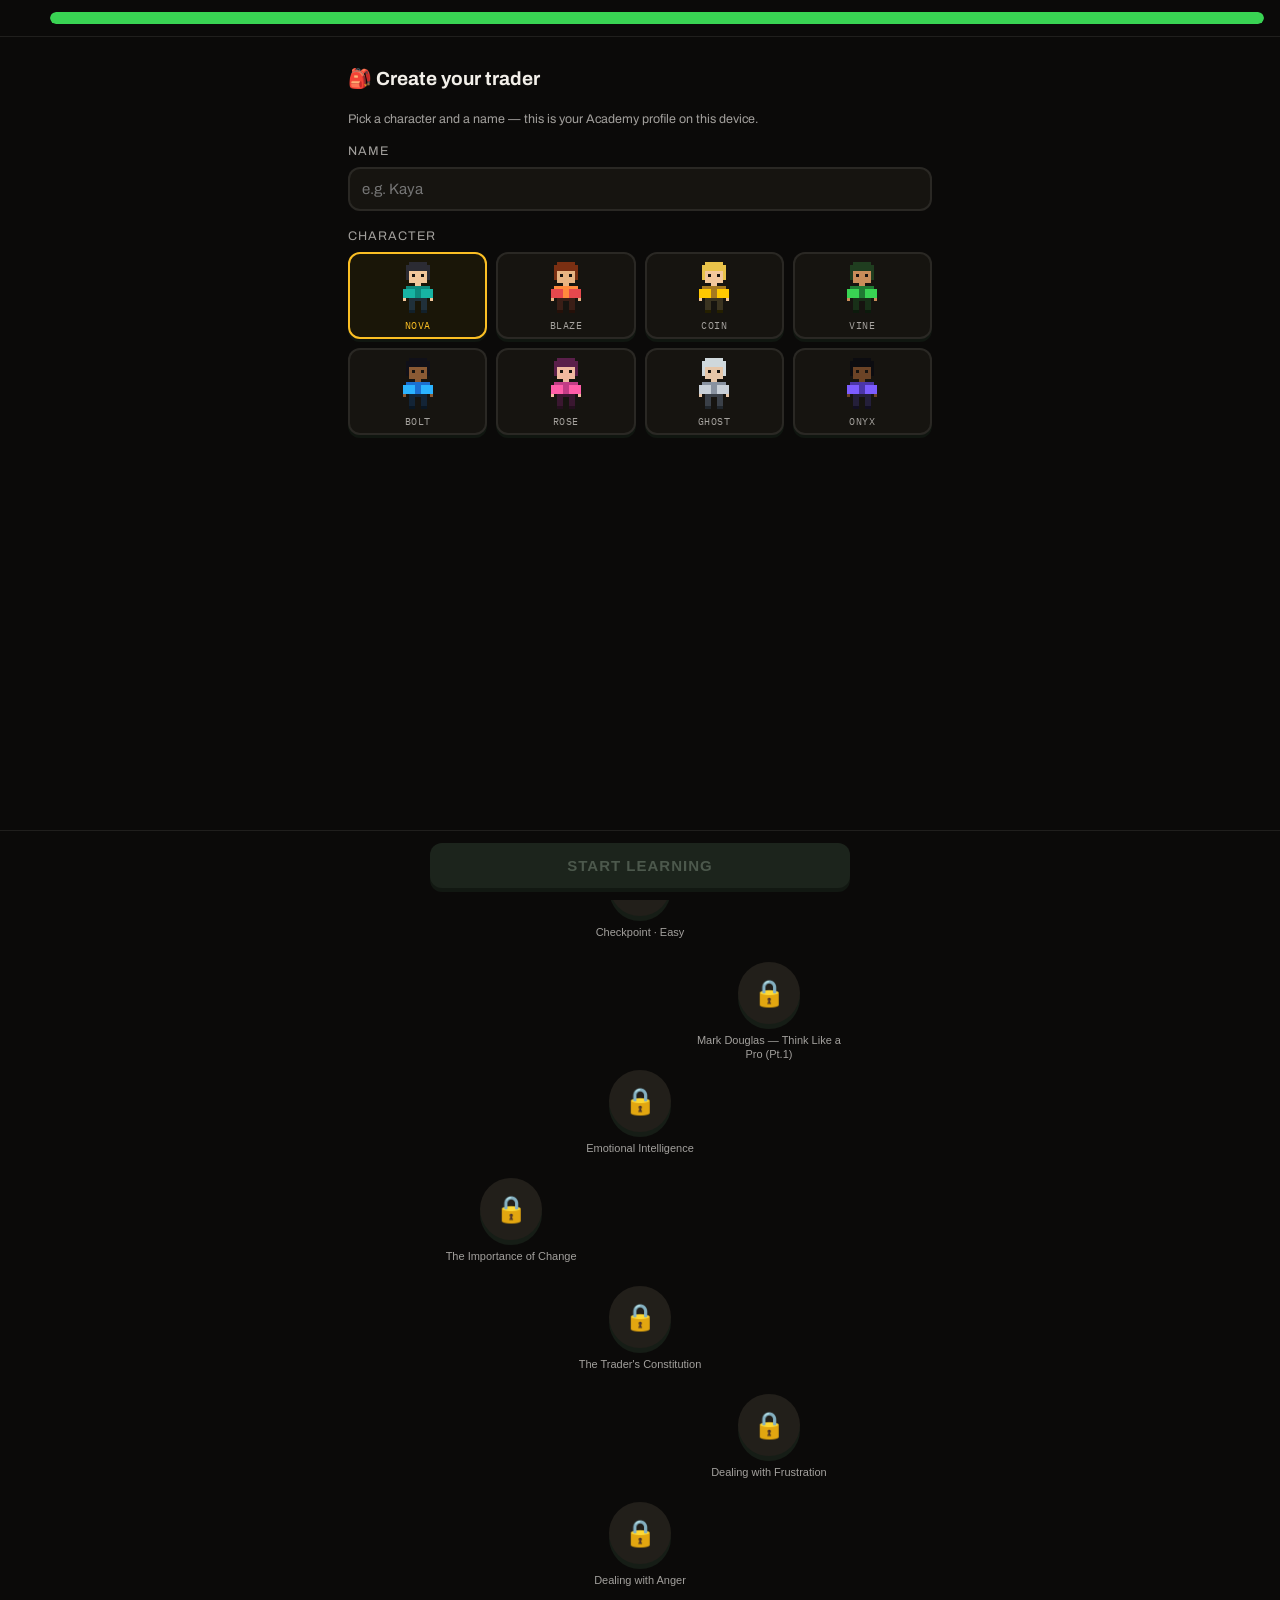
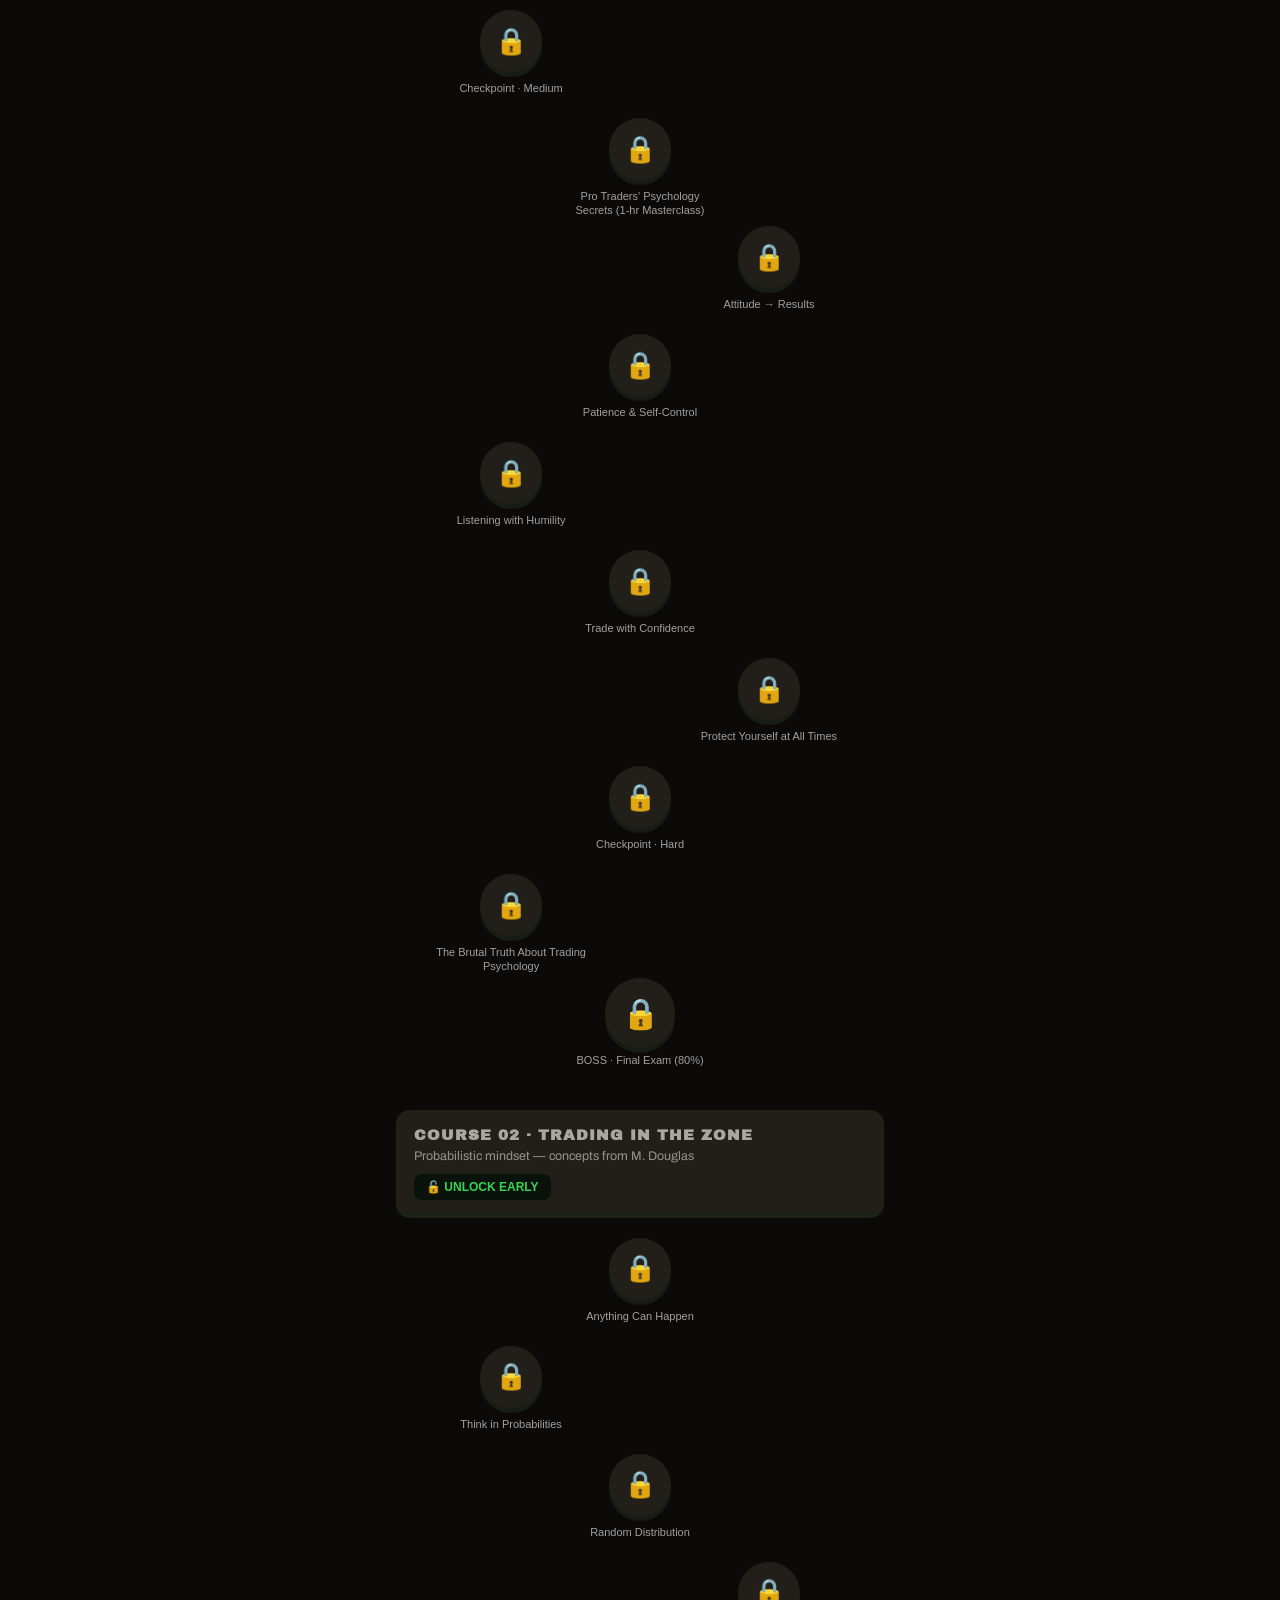
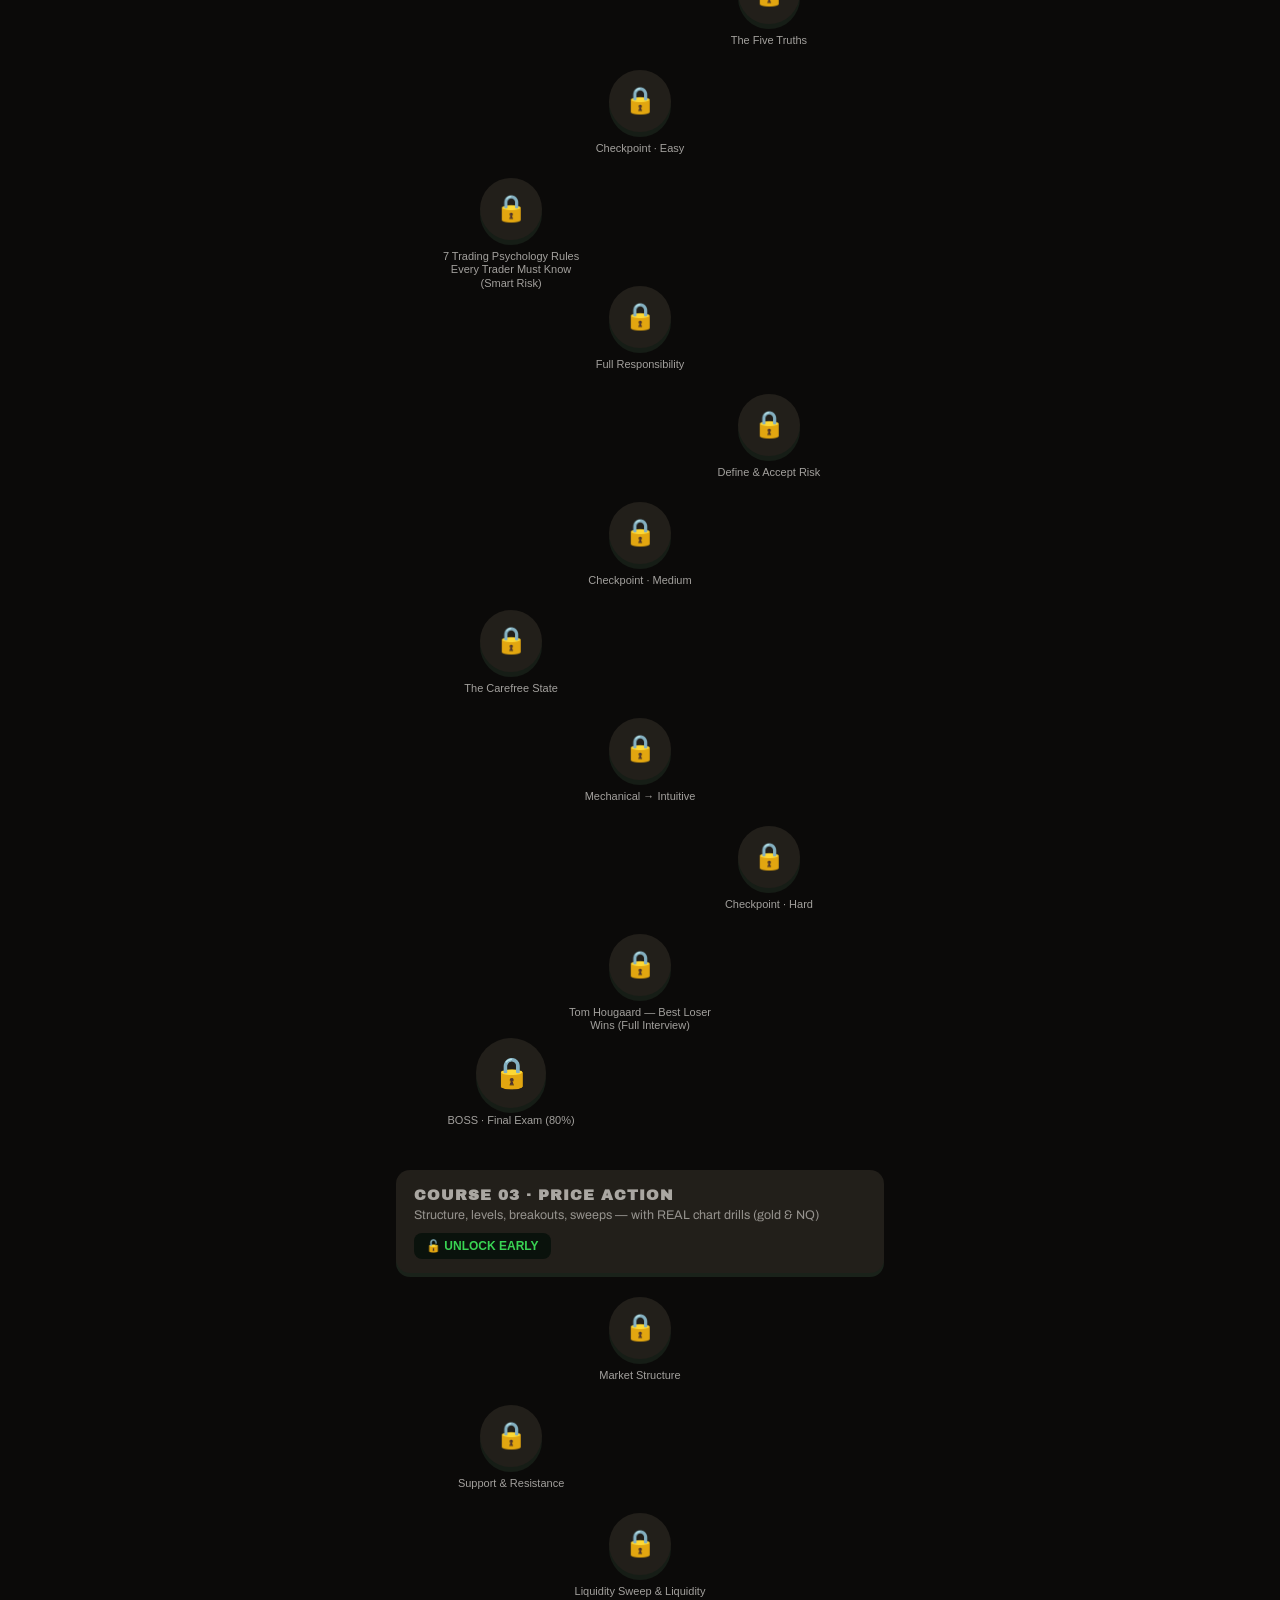
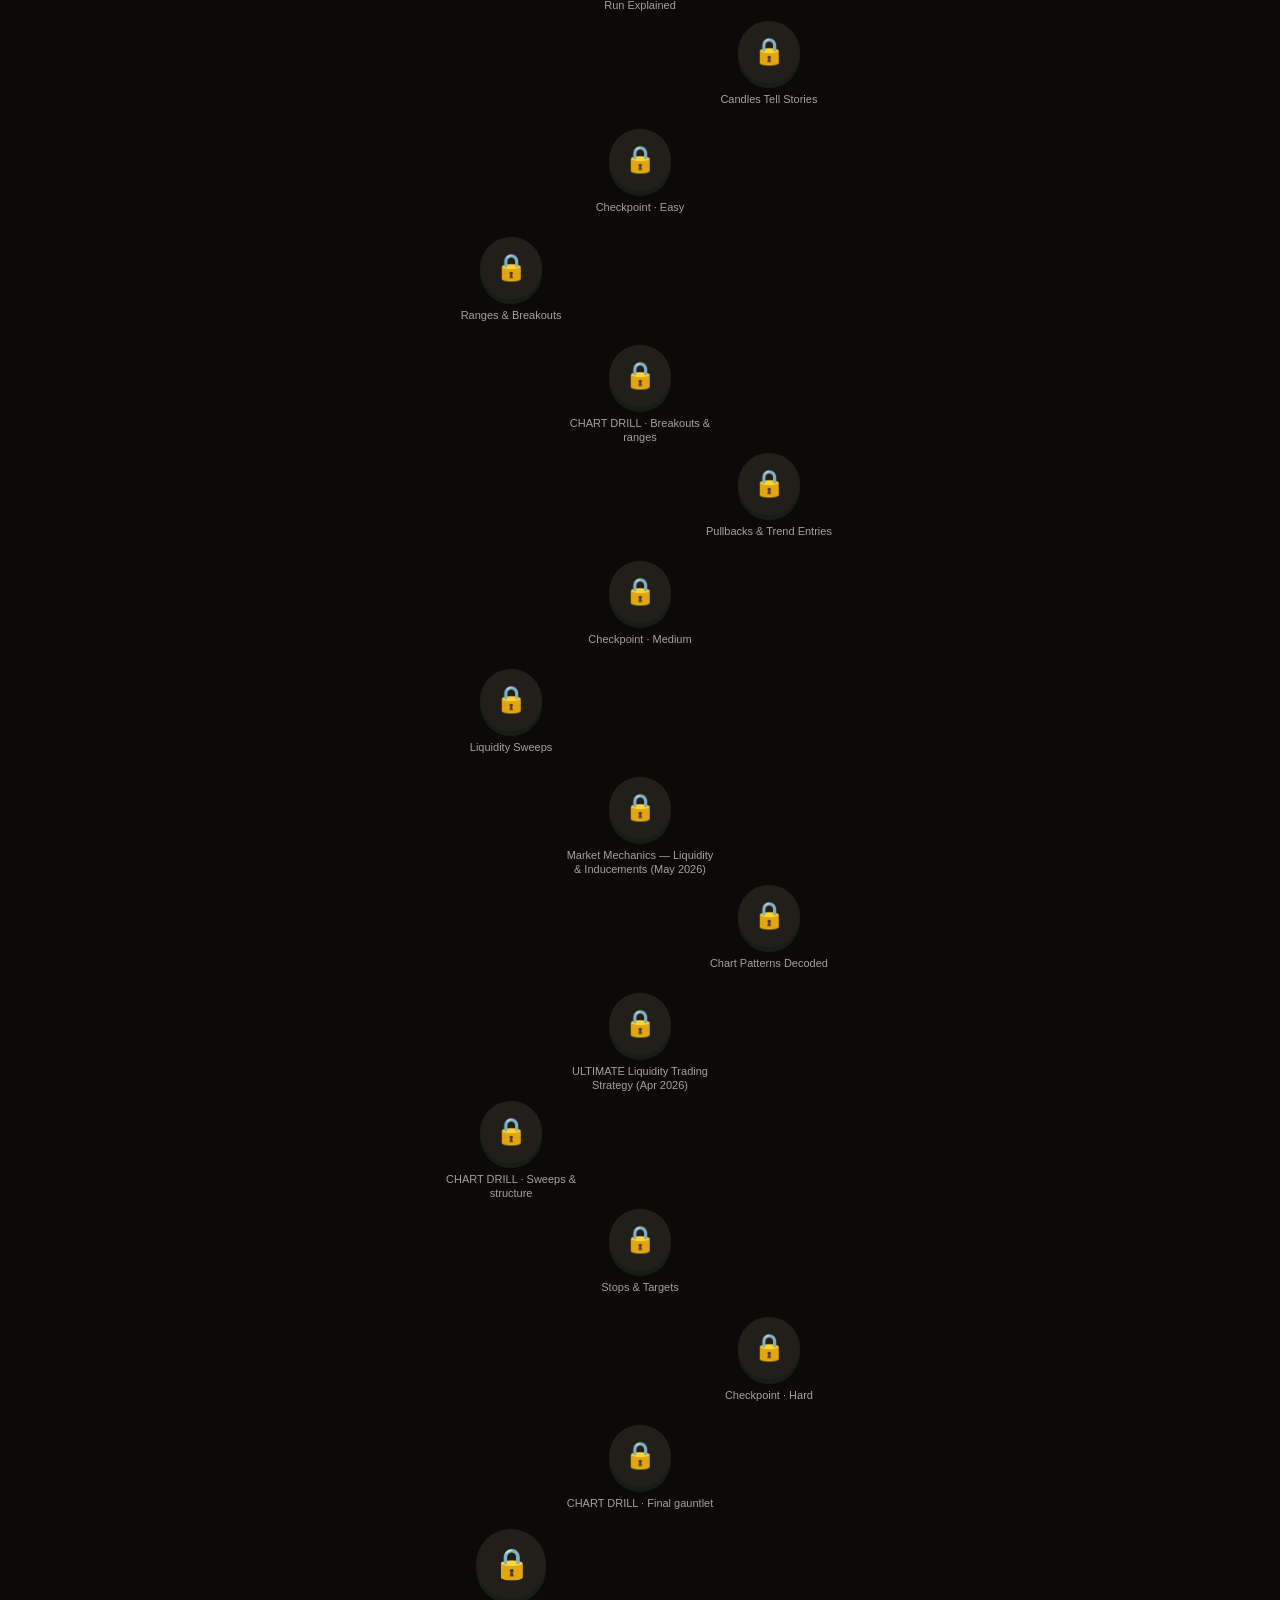
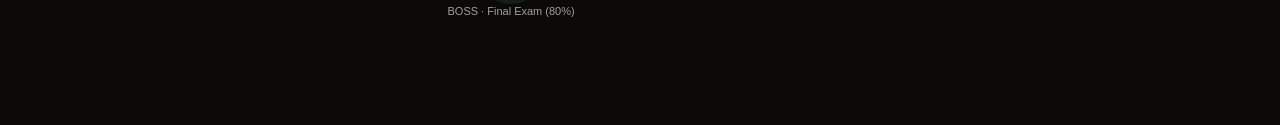
==== commit 4c14708b: "fix: richer pixel village, smaller walking character Rework the village art to match the intended to" ====
--- a/academy.html
+++ b/academy.html
@@ -667,19 +667,68 @@
  sv.onclick=()=>{const name=nm.value.trim()||(S.profile&&S.profile.name)||'Trader';S.profile={name,char:sel};save();closeOv();};}
 /* ============ PIXEL VILLAGE BACKGROUND ============ */
 let VILL=null;
-function house(x,y,roof){return `<g><rect x='${x}' y='${y+34}' width='120' height='72' fill='#e6d3a8' stroke='#3b2f1c' stroke-width='2'/><rect x='${x-6}' y='${y}' width='132' height='40' fill='${roof}' stroke='#2a1f12' stroke-width='2'/><rect x='${x+14}' y='${y+8}' width='104' height='7' fill='#00000022'/><rect x='${x+46}' y='${y+66}' width='28' height='40' fill='#6b4a29' stroke='#3b2f1c' stroke-width='2'/><rect x='${x+14}' y='${y+50}' width='24' height='22' fill='#bfe3ef' stroke='#3b2f1c' stroke-width='2'/><rect x='${x+82}' y='${y+50}' width='24' height='22' fill='#bfe3ef' stroke='#3b2f1c' stroke-width='2'/></g>`;}
-function tree(x,y){return `<g><rect x='${x+14}' y='${y+30}' width='10' height='20' fill='#6b4a29'/><circle cx='${x+19}' cy='${y+24}' r='22' fill='#2f7d34'/><circle cx='${x+3}' cy='${y+30}' r='15' fill='#357f39'/><circle cx='${x+35}' cy='${y+30}' r='15' fill='#2b6f30'/><circle cx='${x+19}' cy='${y+13}' r='14' fill='#3f9040'/></g>`;}
-function fence(x,y){let f='';for(let i=0;i<5;i++)f+=`<rect x='${x+i*16}' y='${y}' width='6' height='22' fill='#9c7b4e'/>`;return `<g>${f}<rect x='${x}' y='${y+6}' width='${5*16}' height='5' fill='#9c7b4e'/></g>`;}
+/* pitched-roof cottage: overhanging tiled roof + timber facade */
+function vHouse(x,y,w,h,roof,roofLo,wall,door){
+ const rh=Math.round(h*0.56),o=7;let t='',p='';
+ for(let i=1;i<5;i++)t+=`<rect x='${x-o}' y='${y+Math.round(rh*i/5)}' width='${w+o*2}' height='2' fill='#00000030'/>`;
+ for(let i=1;i<4;i++)p+=`<rect x='${x+3}' y='${y+rh+Math.round((h-rh)*i/4)}' width='${w-6}' height='2' fill='#0000001c'/>`;
+ return `<g><rect x='${x+4}' y='${y+h-5}' width='${w-8}' height='11' rx='5' fill='#00000026'/>
+ <rect x='${x}' y='${y+rh}' width='${w}' height='${h-rh}' fill='${wall}' stroke='#2a1f14' stroke-width='3'/>${p}
+ <rect x='${x-o}' y='${y}' width='${w+o*2}' height='${rh}' fill='${roof}' stroke='#2a1f14' stroke-width='3'/>
+ <rect x='${x-o+3}' y='${y+rh-Math.round(rh*.32)}' width='${w+o*2-6}' height='${Math.round(rh*.32)}' fill='${roofLo}'/>${t}
+ <rect x='${x-o+6}' y='${y+5}' width='${w+o*2-12}' height='3' fill='#ffffff26'/>
+ <rect x='${x+Math.round(w/2)-16}' y='${y+rh+10}' width='32' height='${h-rh-10}' fill='${door}' stroke='#2a1f14' stroke-width='3'/>
+ <rect x='${x+13}' y='${y+rh+12}' width='25' height='19' fill='#bfe6f0' stroke='#2a1f14' stroke-width='3'/>
+ <rect x='${x+w-38}' y='${y+rh+12}' width='25' height='19' fill='#bfe6f0' stroke='#2a1f14' stroke-width='3'/></g>`;}
+/* layered conifer */
+function vTree(x,y,s){return `<g transform='translate(${x},${y}) scale(${s||1})'>
+ <ellipse cx='0' cy='47' rx='25' ry='7' fill='#00000026'/>
+ <rect x='-5' y='26' width='10' height='21' fill='#5b3f22' stroke='#3a2714' stroke-width='2'/>
+ <path d='M0,-32 L27,6 L-27,6 Z' fill='#2f7a34' stroke='#1d4f21' stroke-width='2'/>
+ <path d='M0,-14 L31,26 L-31,26 Z' fill='#388b3b' stroke='#1d4f21' stroke-width='2'/>
+ <path d='M0,2 L35,41 L-35,41 Z' fill='#2b7130' stroke='#1d4f21' stroke-width='2'/>
+ <path d='M-3,-28 L8,-14 L-13,-14 Z' fill='#4da44a' opacity='.65'/></g>`;}
+function vBush(x,y,s){return `<g transform='translate(${x},${y}) scale(${s||1})'>
+ <circle cx='-12' cy='5' r='13' fill='#2b6c2e'/><circle cx='12' cy='5' r='13' fill='#2b6c2e'/>
+ <circle cx='0' cy='-4' r='16' fill='#357d34'/><circle cx='-6' cy='-9' r='6' fill='#47993f' opacity='.55'/></g>`;}
+function vFence(x,y,n){let f=`<rect x='${x}' y='${y+7}' width='${n*17}' height='5' fill='#a8854f'/><rect x='${x}' y='${y+17}' width='${n*17}' height='5' fill='#8f7042'/>`;
+ for(let i=0;i<n;i++)f+=`<rect x='${x+i*17}' y='${y}' width='7' height='28' fill='#b8935a' stroke='#6b5230' stroke-width='2'/>`;return `<g>${f}</g>`;}
+function vBarrel(x,y){return `<g><ellipse cx='${x+11}' cy='${y+25}' rx='12' ry='4' fill='#00000026'/><rect x='${x}' y='${y}' width='22' height='25' rx='6' fill='#8a5f31' stroke='#4a3218' stroke-width='2'/><rect x='${x}' y='${y+7}' width='22' height='4' fill='#5f4222'/><rect x='${x}' y='${y+15}' width='22' height='4' fill='#5f4222'/></g>`;}
+function vCrate(x,y){return `<g><rect x='${x}' y='${y}' width='26' height='24' fill='#a87c44' stroke='#5b4022' stroke-width='2'/><path d='M${x},${y} L${x+26},${y+24} M${x+26},${y} L${x},${y+24}' stroke='#5b4022' stroke-width='2'/></g>`;}
 function buildVillage(){
- const W=520,H=760,rx=205,rw=110;let s=`<svg xmlns='http://www.w3.org/2000/svg' width='${W}' height='${H}' viewBox='0 0 ${W} ${H}'>`;
- s+=`<rect width='${W}' height='${H}' fill='#6cbb4b'/>`;
- for(let y=0;y<H;y+=48)s+=`<rect y='${y}' width='${W}' height='24' fill='#63af45' opacity='.5'/>`;
- [[40,120],[150,300],[470,180],[380,560],[60,600],[480,660],[200,700],[300,40]].forEach(([x,y])=>{s+=`<rect x='${x}' y='${y}' width='11' height='6' rx='3' fill='#4f9636'/>`;});
- s+=`<rect x='${rx}' y='0' width='${rw}' height='${H}' fill='#caa96b'/><rect x='${rx}' y='0' width='6' height='${H}' fill='#a6864f'/><rect x='${rx+rw-6}' y='0' width='6' height='${H}' fill='#a6864f'/>`;
- for(let y=18;y<H;y+=70)s+=`<rect x='${rx+rw/2-16}' y='${y}' width='32' height='20' rx='6' fill='#d8bd84'/>`;
- s+=house(40,270,'#c14a3d')+house(340,70,'#3f7cc1')+house(348,500,'#4aa35a');
- s+=tree(78,60)+tree(120,540)+tree(430,300)+tree(400,690)+tree(28,660);
- s+=fence(150,180)+fence(330,430);
+ const W=520,H=900,rx=168,rw=184,rr=rx+rw,cy=418,ch=60;
+ let s=`<svg xmlns='http://www.w3.org/2000/svg' width='${W}' height='${H}' viewBox='0 0 ${W} ${H}'>`;
+ /* grass + texture */
+ s+=`<rect width='${W}' height='${H}' fill='#5da33c'/>`;
+ for(let y=0;y<H;y+=56)s+=`<rect y='${y}' width='${W}' height='28' fill='#67ad43' opacity='.5'/>`;
+ [[40,70],[96,150],[30,262],[122,330],[60,500],[24,560],[110,616],[46,700],[130,786],[70,860],
+  [400,62],[470,132],[382,250],[496,306],[420,360],[472,498],[386,566],[500,640],[410,734],[464,822]]
+ .forEach(([x,y],i)=>{s+=`<rect x='${x}' y='${y}' width='13' height='5' rx='2' fill='#4a9331'/>`;
+  if(i%3===0)s+=`<circle cx='${x+17}' cy='${y-7}' r='3' fill='#f2e34a'/>`;
+  if(i%4===1)s+=`<circle cx='${x-9}' cy='${y+9}' r='3' fill='#ef7fae'/>`;});
+ /* crossroad + main path */
+ s+=`<rect x='0' y='${cy}' width='${W}' height='${ch}' fill='#c3a06c'/><rect x='0' y='${cy}' width='${W}' height='4' fill='#a8865220'/>`;
+ s+=`<rect x='${rx}' y='0' width='${rw}' height='${H}' fill='#c9a86f'/>`;
+ s+=`<rect x='${rx}' y='0' width='7' height='${H}' fill='#ab8b55'/><rect x='${rr-7}' y='0' width='7' height='${H}' fill='#ab8b55'/>`;
+ for(let y=14;y<H;y+=74)s+=`<rect x='${rx+rw/2-19}' y='${y}' width='38' height='22' rx='8' fill='#d9be89'/>`;
+ [[190,60],[330,120],[200,210],[336,268],[186,330],[326,470],[198,540],[338,600],[192,660],[330,742],[204,820]]
+  .forEach(([x,y])=>{s+=`<circle cx='${x}' cy='${y}' r='4' fill='#b0904f'/>`;});
+ /* hedges lining the path (skip the crossroad gap) */
+ for(let y=8;y<H;y+=26){if(y>cy-24&&y<cy+ch+10)continue;
+  s+=`<circle cx='${rx-9}' cy='${y}' r='15' fill='#2b6c2e'/><circle cx='${rx-13}' cy='${y-5}' r='7' fill='#3d8a3b' opacity='.55'/>`;
+  s+=`<circle cx='${rr+9}' cy='${y}' r='15' fill='#2b6c2e'/><circle cx='${rr+5}' cy='${y-5}' r='7' fill='#3d8a3b' opacity='.55'/>`;}
+ /* buildings — roof tones from the reference */
+ s+=vHouse(18,86,130,146,'#4b8f9c','#3a7280','#d9c9a4','#6b4a29');
+ s+=vHouse(372,196,132,146,'#c4552f','#9c3f22','#d9c9a4','#6b4a29');
+ s+=vHouse(16,556,134,148,'#8f3b34','#70292a','#cbb894','#5e4023');
+ s+=vHouse(370,650,136,148,'#4a7d43','#396433','#d9c9a4','#6b4a29');
+ /* trees & bushes */
+ s+=vTree(92,300,1.05)+vTree(38,404,.85)+vTree(126,470,.95)+vTree(64,796,1.05);
+ s+=vTree(432,92,1)+vTree(486,392,.9)+vTree(404,494,1.05)+vTree(468,806,.95);
+ s+=vBush(140,246,.8)+vBush(30,660,.75)+vBush(392,146,.75)+vBush(500,566,.8)+vBush(120,880,.7);
+ /* props */
+ s+=vFence(20,272,5)+vFence(392,432,6)+vFence(28,470,4);
+ s+=vBarrel(150,392)+vBarrel(358,368)+vCrate(146,742)+vBarrel(360,860);
  s+='</svg>';
  return 'url("data:image/svg+xml,'+encodeURIComponent(s)+'")';}
 function setVillage(on){
@@ -693,14 +742,14 @@
 /* ============ WALKING CHARACTER ============ */
 let WALK=null;
 function initWalker(){
- const px=7,c=document.createElement('canvas');c.id='walker';c.width=14*px+2;c.height=18*px+8;
+ const px=4,c=document.createElement('canvas');c.id='walker';c.width=14*px+2;c.height=18*px+8;
  document.body.appendChild(c);const ctx=c.getContext('2d');WALK={el:c,px};
  let moving=false,lastMove=0;
  window.addEventListener('scroll',()=>{moving=true;lastMove=performance.now();},{passive:true});
  function loop(now){
   if(now-lastMove>150)moving=false;
   ctx.clearRect(0,0,c.width,c.height);
-  ctx.fillStyle='rgba(0,0,0,.28)';ctx.beginPath();ctx.ellipse(c.width/2,17*px+4,7*px*0.5,4,0,0,Math.PI*2);ctx.fill();
+  ctx.fillStyle='rgba(0,0,0,.28)';ctx.beginPath();ctx.ellipse(c.width/2,17*px+4,7*px*0.5,3,0,0,Math.PI*2);ctx.fill();
   const C=CHARS[(S.profile&&S.profile.char)||0];let f=0,bob=0;
   if(moving){const step=Math.floor(now/130)%2;f=step?1:2;bob=step?-2:0;}
   ctx.save();ctx.translate(1,bob);drawSprite(ctx,C,px,f);ctx.restore();
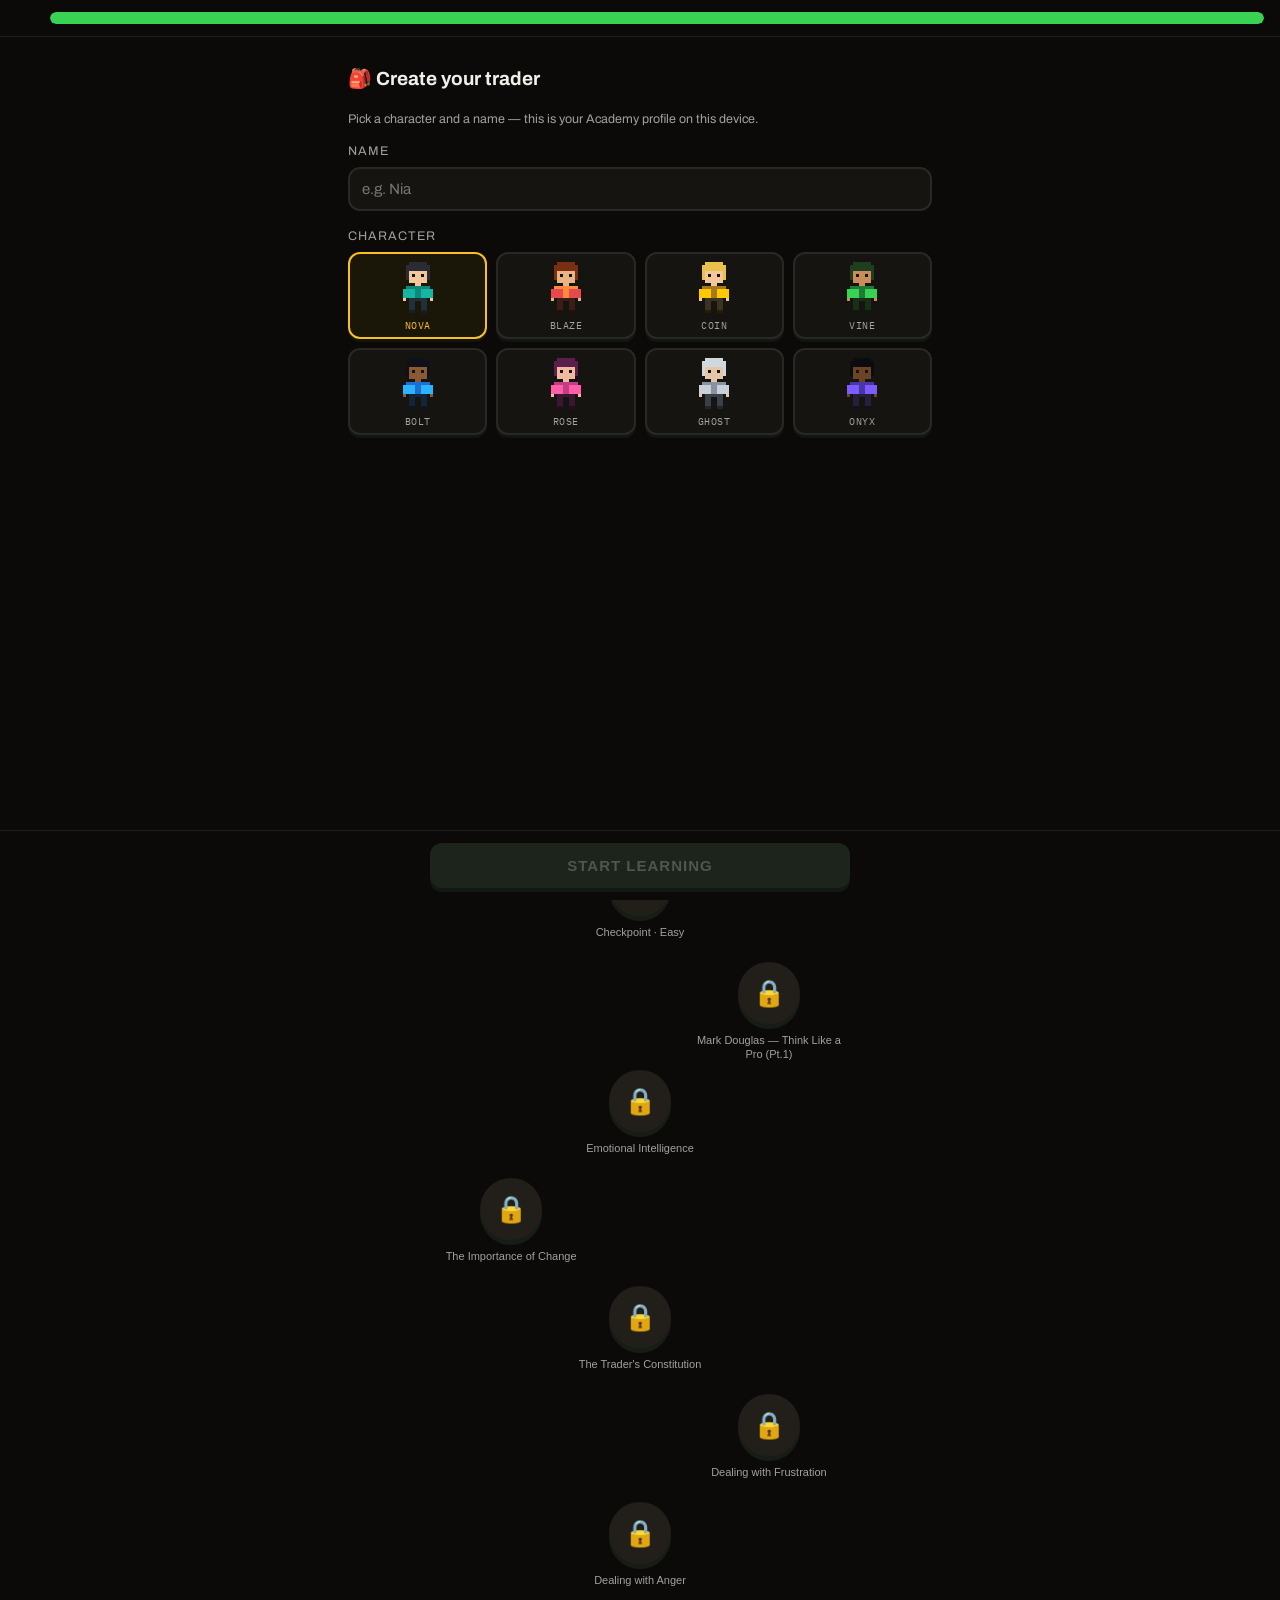
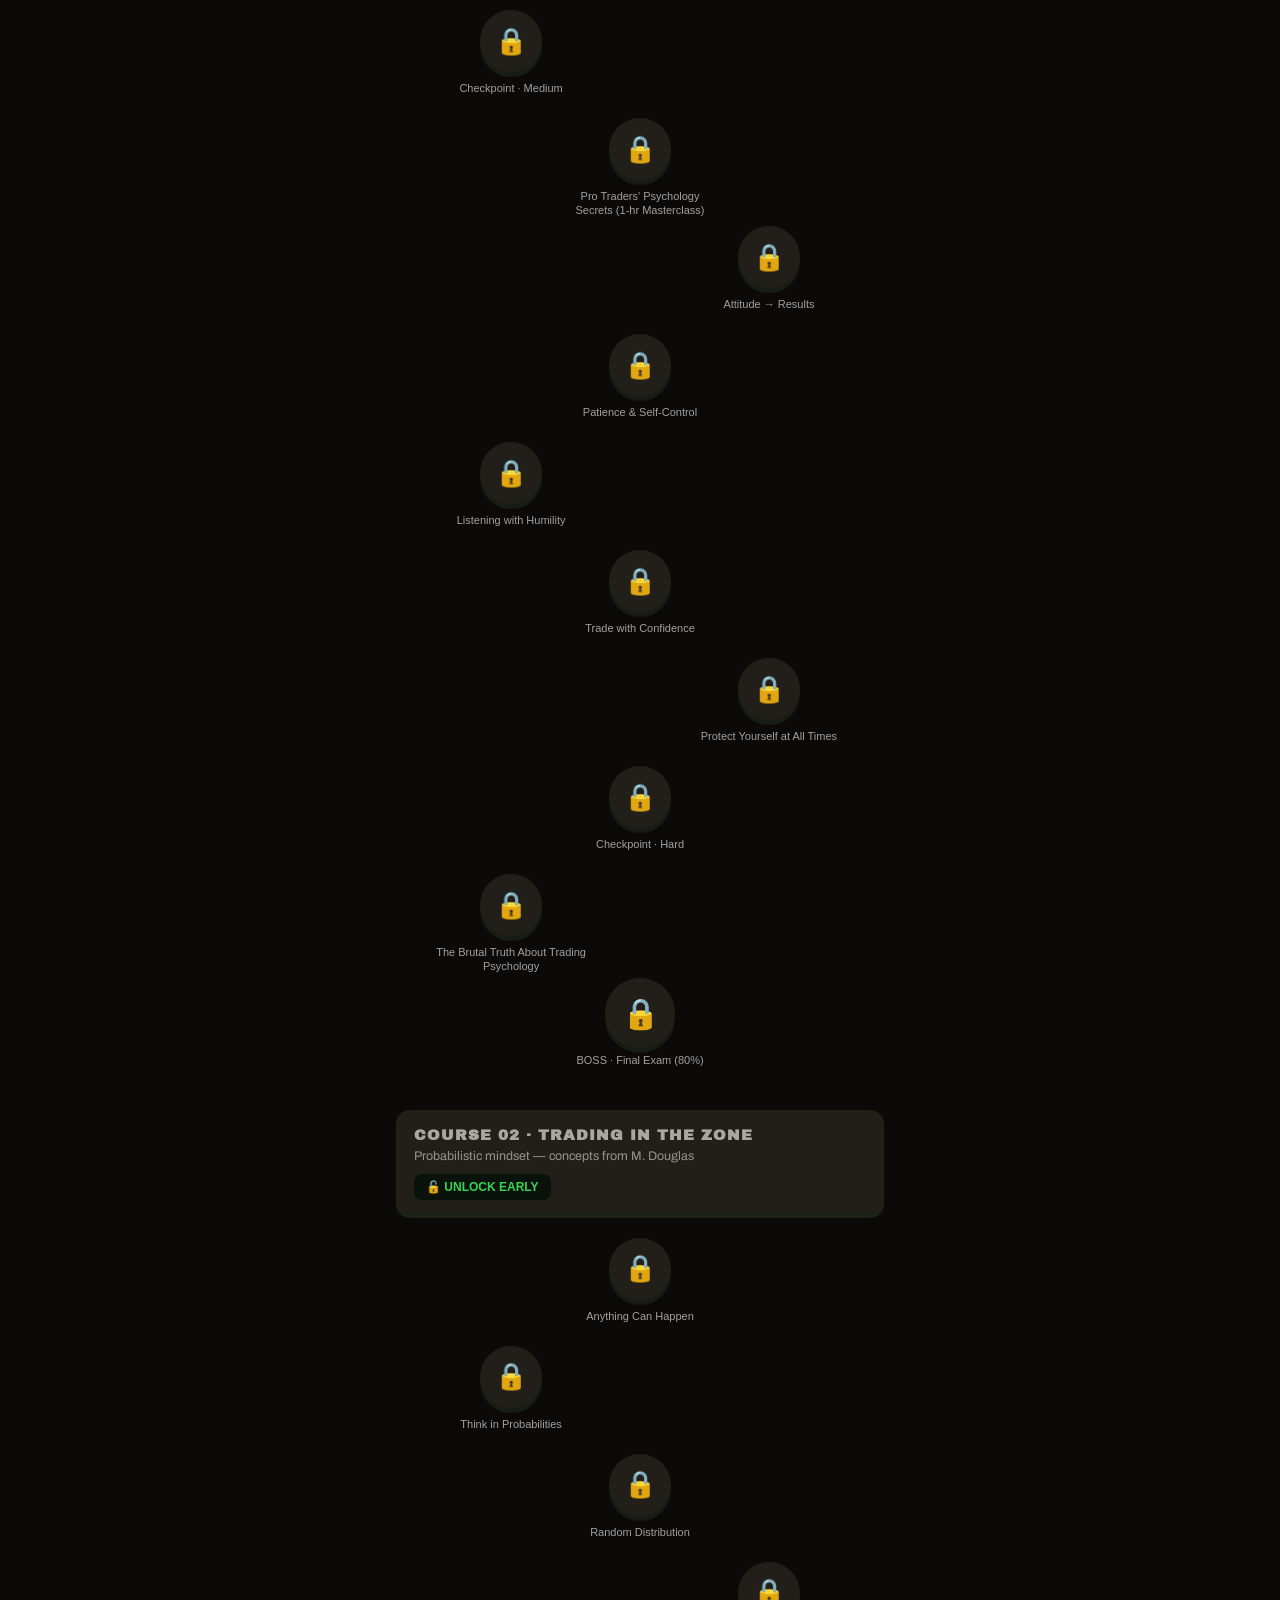
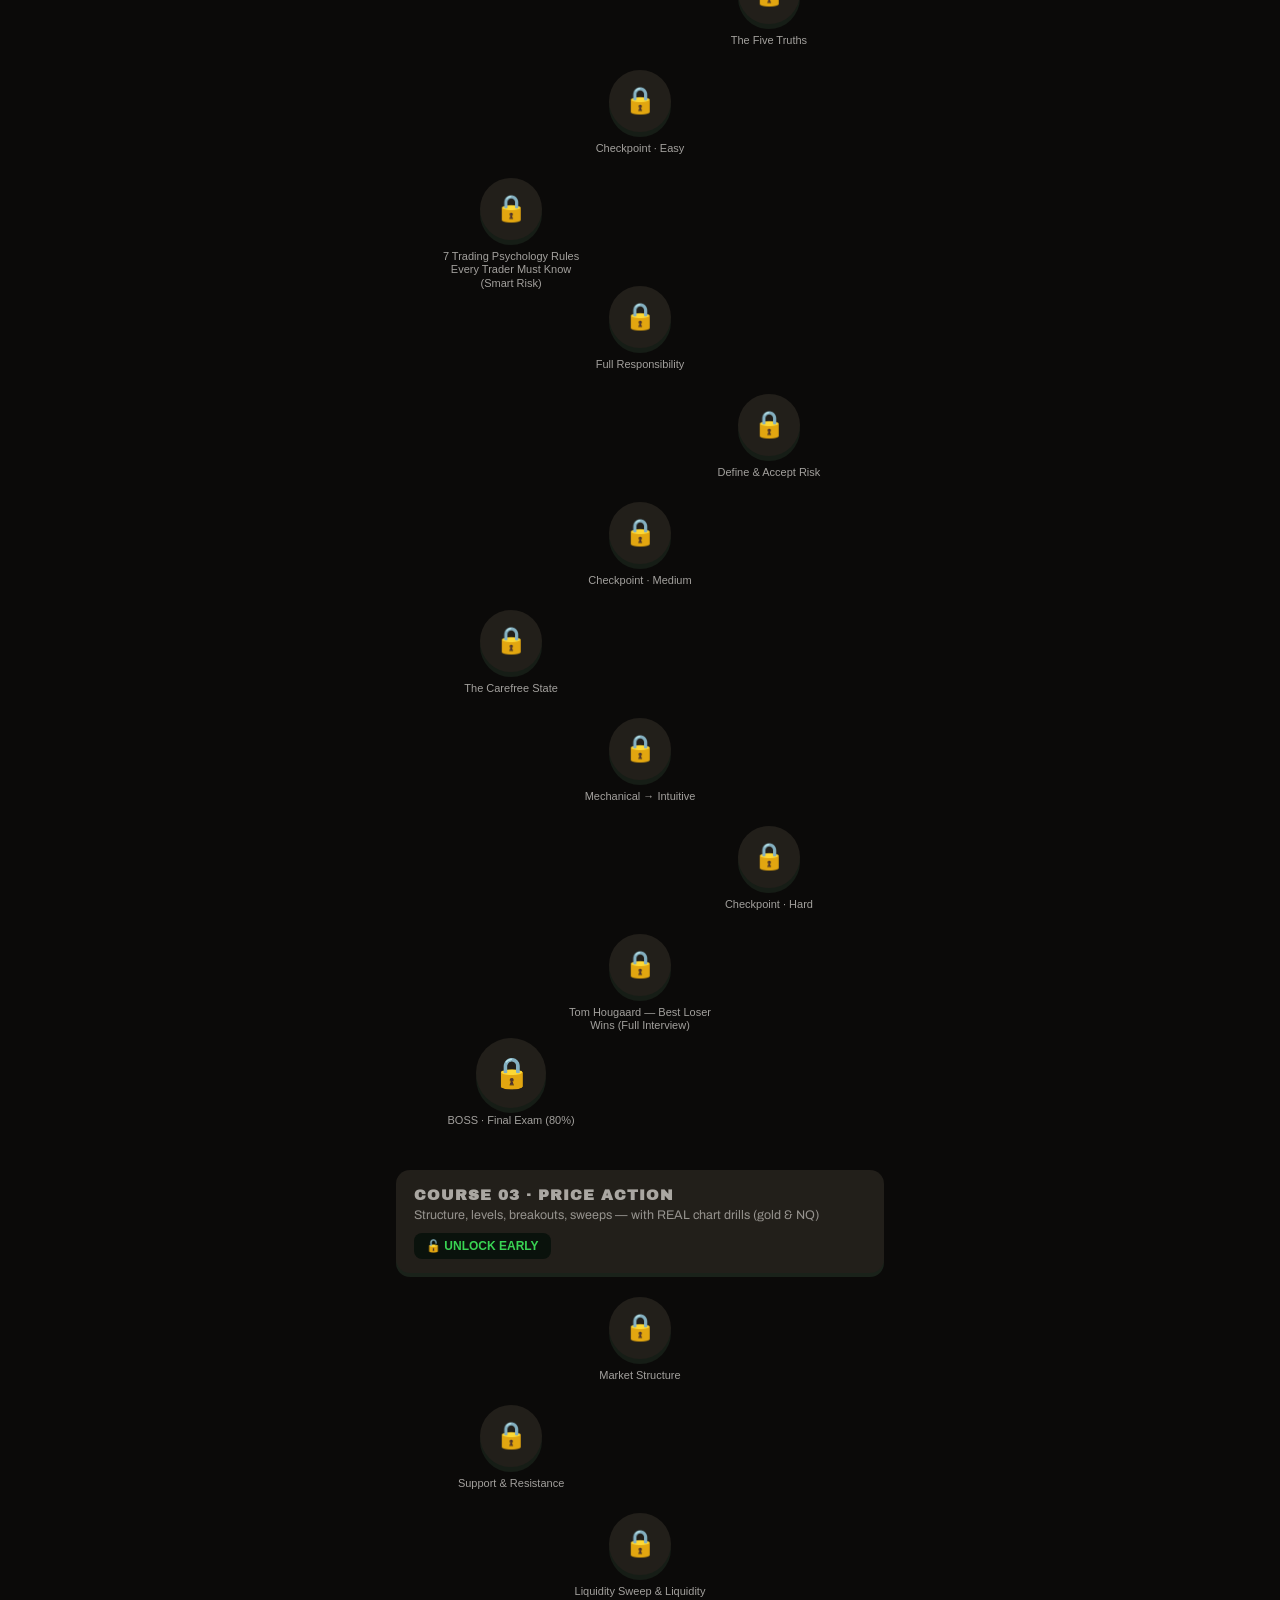
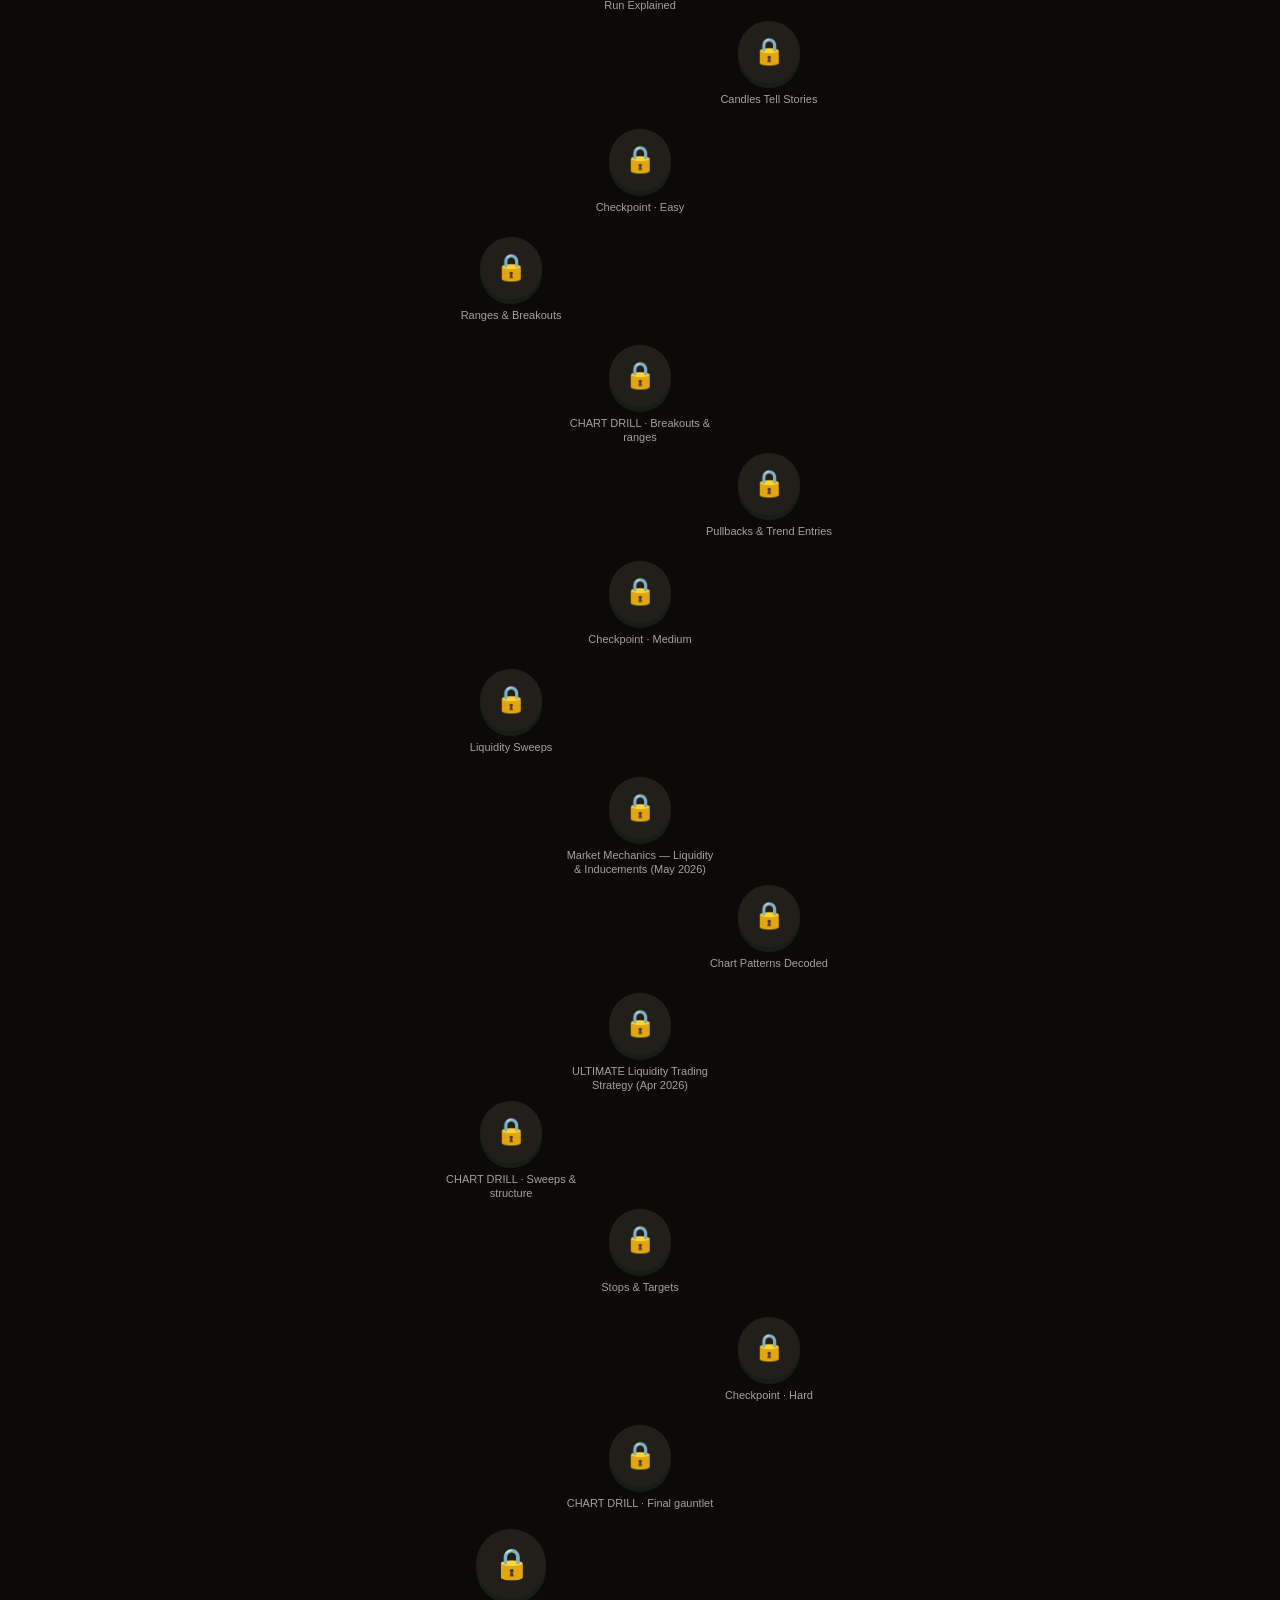
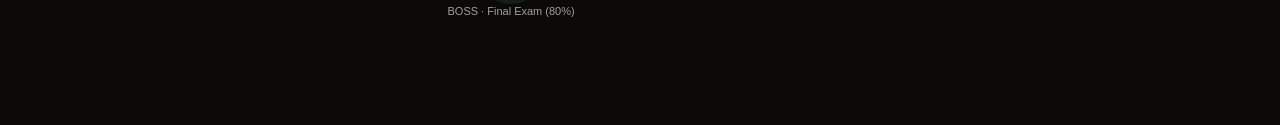
==== commit 2fd441f1: "feat: redraw village as true low-res pixel art The village was drawn as full-resolution vector shape" ====
--- a/academy.html
+++ b/academy.html
@@ -87,7 +87,7 @@
 .tri .big{max-width:none}
 /* ===== character system + pixel village ===== */
 canvas{image-rendering:pixelated;image-rendering:crisp-edges}
-body.pathbg{background-color:#0b0a09}
+body.pathbg{background-color:#0b0a09;image-rendering:pixelated;image-rendering:crisp-edges}
 #walker{position:fixed;left:50%;top:54vh;transform:translateX(-50%);z-index:7;pointer-events:none;display:none;filter:drop-shadow(0 4px 3px rgba(0,0,0,.4))}
 #walker.show{display:block}
 .wrap{position:relative;z-index:6}
@@ -666,71 +666,90 @@
  const upd=()=>{sv.disabled=onboard&&!nm.value.trim();};nm.oninput=upd;upd();
  sv.onclick=()=>{const name=nm.value.trim()||(S.profile&&S.profile.name)||'Trader';S.profile={name,char:sel};save();closeOv();};}
 /* ============ PIXEL VILLAGE BACKGROUND ============ */
+/* Drawn into a low-res buffer (130x225) and scaled up 4x with pixelated
+   rendering — that low-res pass is what gives real pixel art its chunky,
+   crisp edges. Palette is a tight ramp per material (dark/mid/light). */
 let VILL=null;
-/* pitched-roof cottage: overhanging tiled roof + timber facade */
-function vHouse(x,y,w,h,roof,roofLo,wall,door){
- const rh=Math.round(h*0.56),o=7;let t='',p='';
- for(let i=1;i<5;i++)t+=`<rect x='${x-o}' y='${y+Math.round(rh*i/5)}' width='${w+o*2}' height='2' fill='#00000030'/>`;
- for(let i=1;i<4;i++)p+=`<rect x='${x+3}' y='${y+rh+Math.round((h-rh)*i/4)}' width='${w-6}' height='2' fill='#0000001c'/>`;
- return `<g><rect x='${x+4}' y='${y+h-5}' width='${w-8}' height='11' rx='5' fill='#00000026'/>
- <rect x='${x}' y='${y+rh}' width='${w}' height='${h-rh}' fill='${wall}' stroke='#2a1f14' stroke-width='3'/>${p}
- <rect x='${x-o}' y='${y}' width='${w+o*2}' height='${rh}' fill='${roof}' stroke='#2a1f14' stroke-width='3'/>
- <rect x='${x-o+3}' y='${y+rh-Math.round(rh*.32)}' width='${w+o*2-6}' height='${Math.round(rh*.32)}' fill='${roofLo}'/>${t}
- <rect x='${x-o+6}' y='${y+5}' width='${w+o*2-12}' height='3' fill='#ffffff26'/>
- <rect x='${x+Math.round(w/2)-16}' y='${y+rh+10}' width='32' height='${h-rh-10}' fill='${door}' stroke='#2a1f14' stroke-width='3'/>
- <rect x='${x+13}' y='${y+rh+12}' width='25' height='19' fill='#bfe6f0' stroke='#2a1f14' stroke-width='3'/>
- <rect x='${x+w-38}' y='${y+rh+12}' width='25' height='19' fill='#bfe6f0' stroke='#2a1f14' stroke-width='3'/></g>`;}
-/* layered conifer */
-function vTree(x,y,s){return `<g transform='translate(${x},${y}) scale(${s||1})'>
- <ellipse cx='0' cy='47' rx='25' ry='7' fill='#00000026'/>
- <rect x='-5' y='26' width='10' height='21' fill='#5b3f22' stroke='#3a2714' stroke-width='2'/>
- <path d='M0,-32 L27,6 L-27,6 Z' fill='#2f7a34' stroke='#1d4f21' stroke-width='2'/>
- <path d='M0,-14 L31,26 L-31,26 Z' fill='#388b3b' stroke='#1d4f21' stroke-width='2'/>
- <path d='M0,2 L35,41 L-35,41 Z' fill='#2b7130' stroke='#1d4f21' stroke-width='2'/>
- <path d='M-3,-28 L8,-14 L-13,-14 Z' fill='#4da44a' opacity='.65'/></g>`;}
-function vBush(x,y,s){return `<g transform='translate(${x},${y}) scale(${s||1})'>
- <circle cx='-12' cy='5' r='13' fill='#2b6c2e'/><circle cx='12' cy='5' r='13' fill='#2b6c2e'/>
- <circle cx='0' cy='-4' r='16' fill='#357d34'/><circle cx='-6' cy='-9' r='6' fill='#47993f' opacity='.55'/></g>`;}
-function vFence(x,y,n){let f=`<rect x='${x}' y='${y+7}' width='${n*17}' height='5' fill='#a8854f'/><rect x='${x}' y='${y+17}' width='${n*17}' height='5' fill='#8f7042'/>`;
- for(let i=0;i<n;i++)f+=`<rect x='${x+i*17}' y='${y}' width='7' height='28' fill='#b8935a' stroke='#6b5230' stroke-width='2'/>`;return `<g>${f}</g>`;}
-function vBarrel(x,y){return `<g><ellipse cx='${x+11}' cy='${y+25}' rx='12' ry='4' fill='#00000026'/><rect x='${x}' y='${y}' width='22' height='25' rx='6' fill='#8a5f31' stroke='#4a3218' stroke-width='2'/><rect x='${x}' y='${y+7}' width='22' height='4' fill='#5f4222'/><rect x='${x}' y='${y+15}' width='22' height='4' fill='#5f4222'/></g>`;}
-function vCrate(x,y){return `<g><rect x='${x}' y='${y}' width='26' height='24' fill='#a87c44' stroke='#5b4022' stroke-width='2'/><path d='M${x},${y} L${x+26},${y+24} M${x+26},${y} L${x},${y+24}' stroke='#5b4022' stroke-width='2'/></g>`;}
+const PAL={
+ gr0:'#37702a',gr1:'#4a8f33',gr2:'#5da33c',gr3:'#6fb84a',
+ dt0:'#9c7b4a',dt1:'#c2a06a',dt2:'#d9bd8b',
+ hg0:'#1f5322',hg1:'#2f7a33',hg2:'#43a03f',
+ wd0:'#4a3218',wd1:'#7a552c',wd2:'#a87c44',
+ wl0:'#9c8a6a',wl1:'#d0c09c',wl2:'#eadfc4',
+ wn0:'#5a93a6',wn1:'#bfe6f0',
+ tr0:'#1d4f21',tr1:'#2f7a34',tr2:'#46983f',tr3:'#5fb54d',
+ ol:'#1b1610',sh:'#00000026'};
+const ROOFS=[['#2f5f6b','#4b8f9c','#74b8c4'],['#7a2f1c','#c4552f','#e07a4c'],
+ ['#5e2426','#8f3b34','#b55a4c'],['#2e5a2a','#4a7d43','#6aa05c']];
 function buildVillage(){
- const W=520,H=900,rx=168,rw=184,rr=rx+rw,cy=418,ch=60;
- let s=`<svg xmlns='http://www.w3.org/2000/svg' width='${W}' height='${H}' viewBox='0 0 ${W} ${H}'>`;
- /* grass + texture */
- s+=`<rect width='${W}' height='${H}' fill='#5da33c'/>`;
- for(let y=0;y<H;y+=56)s+=`<rect y='${y}' width='${W}' height='28' fill='#67ad43' opacity='.5'/>`;
- [[40,70],[96,150],[30,262],[122,330],[60,500],[24,560],[110,616],[46,700],[130,786],[70,860],
-  [400,62],[470,132],[382,250],[496,306],[420,360],[472,498],[386,566],[500,640],[410,734],[464,822]]
- .forEach(([x,y],i)=>{s+=`<rect x='${x}' y='${y}' width='13' height='5' rx='2' fill='#4a9331'/>`;
-  if(i%3===0)s+=`<circle cx='${x+17}' cy='${y-7}' r='3' fill='#f2e34a'/>`;
-  if(i%4===1)s+=`<circle cx='${x-9}' cy='${y+9}' r='3' fill='#ef7fae'/>`;});
- /* crossroad + main path */
- s+=`<rect x='0' y='${cy}' width='${W}' height='${ch}' fill='#c3a06c'/><rect x='0' y='${cy}' width='${W}' height='4' fill='#a8865220'/>`;
- s+=`<rect x='${rx}' y='0' width='${rw}' height='${H}' fill='#c9a86f'/>`;
- s+=`<rect x='${rx}' y='0' width='7' height='${H}' fill='#ab8b55'/><rect x='${rr-7}' y='0' width='7' height='${H}' fill='#ab8b55'/>`;
- for(let y=14;y<H;y+=74)s+=`<rect x='${rx+rw/2-19}' y='${y}' width='38' height='22' rx='8' fill='#d9be89'/>`;
- [[190,60],[330,120],[200,210],[336,268],[186,330],[326,470],[198,540],[338,600],[192,660],[330,742],[204,820]]
-  .forEach(([x,y])=>{s+=`<circle cx='${x}' cy='${y}' r='4' fill='#b0904f'/>`;});
- /* hedges lining the path (skip the crossroad gap) */
- for(let y=8;y<H;y+=26){if(y>cy-24&&y<cy+ch+10)continue;
-  s+=`<circle cx='${rx-9}' cy='${y}' r='15' fill='#2b6c2e'/><circle cx='${rx-13}' cy='${y-5}' r='7' fill='#3d8a3b' opacity='.55'/>`;
-  s+=`<circle cx='${rr+9}' cy='${y}' r='15' fill='#2b6c2e'/><circle cx='${rr+5}' cy='${y-5}' r='7' fill='#3d8a3b' opacity='.55'/>`;}
- /* buildings — roof tones from the reference */
- s+=vHouse(18,86,130,146,'#4b8f9c','#3a7280','#d9c9a4','#6b4a29');
- s+=vHouse(372,196,132,146,'#c4552f','#9c3f22','#d9c9a4','#6b4a29');
- s+=vHouse(16,556,134,148,'#8f3b34','#70292a','#cbb894','#5e4023');
- s+=vHouse(370,650,136,148,'#4a7d43','#396433','#d9c9a4','#6b4a29');
- /* trees & bushes */
- s+=vTree(92,300,1.05)+vTree(38,404,.85)+vTree(126,470,.95)+vTree(64,796,1.05);
- s+=vTree(432,92,1)+vTree(486,392,.9)+vTree(404,494,1.05)+vTree(468,806,.95);
- s+=vBush(140,246,.8)+vBush(30,660,.75)+vBush(392,146,.75)+vBush(500,566,.8)+vBush(120,880,.7);
- /* props */
- s+=vFence(20,272,5)+vFence(392,432,6)+vFence(28,470,4);
- s+=vBarrel(150,392)+vBarrel(358,368)+vCrate(146,742)+vBarrel(360,860);
- s+='</svg>';
- return 'url("data:image/svg+xml,'+encodeURIComponent(s)+'")';}
+ const W=130,H=225,c=document.createElement('canvas');c.width=W;c.height=H;
+ const x=c.getContext('2d');
+ const R=(a,b,w,h,col)=>{x.fillStyle=col;x.fillRect(a|0,b|0,w|0,h|0)};
+ const D=(a,b,w,h,col,o)=>{x.fillStyle=col;for(let j=0;j<h;j++)for(let i=0;i<w;i++)
+   if(((i+j+(o||0))&1)===0)x.fillRect(a+i,b+j,1,1)};
+ let sd=7;const rnd=()=>{sd=(sd*1103515245+12345)&0x7fffffff;return sd/0x7fffffff};
+ /* grass base + dithered texture */
+ R(0,0,W,H,PAL.gr2);
+ for(let i=0;i<190;i++){const a=(rnd()*W)|0,b=(rnd()*H)|0,w=2+((rnd()*5)|0);
+  D(a,b,w,2,rnd()<.5?PAL.gr1:PAL.gr3,(a+b)&1);}
+ for(let i=0;i<44;i++){const a=(rnd()*W)|0,b=(rnd()*H)|0;
+  R(a,b,3,1,PAL.gr0);R(a+1,b-1,1,1,PAL.gr0);}
+ const rx=42,rw=46,rr=rx+rw,cy=104,ch=15;
+ /* crossroad, then main road */
+ R(0,cy,W,ch,PAL.dt1);D(0,cy,W,2,PAL.dt0,0);D(0,cy+ch-2,W,2,PAL.dt0,1);
+ R(rx,0,rw,H,PAL.dt1);
+ R(rx,0,2,H,PAL.dt0);R(rr-2,0,2,H,PAL.dt0);
+ D(rx+2,0,3,H,PAL.dt0,0);D(rr-5,0,3,H,PAL.dt0,1);
+ for(let y=3;y<H;y+=18){R(rx+16,y,10,5,PAL.dt2);R(rx+17,y-1,8,1,PAL.dt2);R(rx+17,y+5,8,1,PAL.dt2);}
+ for(let i=0;i<70;i++){const a=rx+3+((rnd()*(rw-6))|0),b=(rnd()*H)|0;R(a,b,1,1,PAL.dt0);}
+ /* hedge rows lining the road, with a gap at the crossroad */
+ const hedge=(hx)=>{for(let y=0;y<H;y+=5){if(y>cy-6&&y<cy+ch+3)continue;
+   R(hx,y,7,5,PAL.hg1);R(hx,y,7,1,PAL.hg2);R(hx+1,y+4,5,1,PAL.hg0);
+   R(hx-1,y+1,1,3,PAL.hg0);R(hx+7,y+1,1,3,PAL.hg0);}};
+ hedge(rx-8);hedge(rr+1);
+ /* conifer: stacked tiers with a lit left face and dark outline */
+ const tree=(cx0,by,sc)=>{const t=sc||1,tw=t>0.9?4:3;
+  R(cx0-1,by-4,3,4,PAL.wd0);R(cx0-1,by-4,1,4,PAL.wd1);
+  D(cx0-6,by-1,12,2,PAL.sh,0);
+  const tiers=t>0.9?[[0,10],[5,13],[10,16]]:[[0,8],[4,11],[8,13]];
+  tiers.forEach(([oy,ww])=>{const top=by-22*t+oy*t;
+   for(let r=0;r<9*t;r++){const half=Math.round((ww*(r/(9*t)))/1.7)+1;
+    R(cx0-half,top+r,half*2,1,PAL.tr1);
+    R(cx0-half,top+r,Math.max(1,half),1,PAL.tr2);
+    R(cx0-half,top+r,1,1,PAL.tr0);R(cx0+half-1,top+r,1,1,PAL.tr0);}
+   R(cx0-1,top,2,1,PAL.tr3);});};
+ const bush=(a,b)=>{R(a,b,9,6,PAL.hg1);R(a+1,b-1,7,1,PAL.hg2);R(a,b,4,2,PAL.hg2);
+  R(a+1,b+6,7,1,PAL.hg0);R(a-1,b+1,1,4,PAL.hg0);R(a+9,b+1,1,4,PAL.hg0);};
+ /* cottage: overhanging tiled roof + timber wall */
+ const house=(a,b,w,h,ri)=>{const [d,m,l]=ROOFS[ri],rh=Math.round(h*.55),o=2;
+  D(a+2,b+h,w-4,2,PAL.sh,0);
+  R(a,b+rh,w,h-rh,PAL.wl1);R(a,b+rh,w,1,PAL.wl2);
+  for(let i=2;i<w-2;i+=5)R(a+i,b+rh+2,1,h-rh-3,PAL.wl0);
+  R(a,b+rh,1,h-rh,PAL.ol);R(a+w-1,b+rh,1,h-rh,PAL.ol);R(a,b+h-1,w,1,PAL.ol);
+  R(a-o,b,w+o*2,rh,m);
+  for(let r=1;r<rh;r+=3){R(a-o,b+r,w+o*2,1,d);}
+  D(a-o,b+rh-4,w+o*2,4,d,0);
+  R(a-o,b,w+o*2,2,l);R(a-o,b,1,rh,PAL.ol);R(a+w+o-1,b,1,rh,PAL.ol);
+  R(a-o,b,w+o*2,1,PAL.ol);R(a-o,b+rh-1,w+o*2,1,PAL.ol);
+  const dw=6,dx=a+((w-dw)>>1);
+  R(dx,b+rh+3,dw,h-rh-4,PAL.wd1);R(dx,b+rh+3,1,h-rh-4,PAL.wd0);
+  R(dx,b+rh+3,dw,1,PAL.wd0);R(dx+dw-1,b+rh+3,1,h-rh-4,PAL.wd0);
+  [[a+3,0],[a+w-9,1]].forEach(([wx])=>{R(wx,b+rh+4,6,5,PAL.wn1);
+   R(wx,b+rh+4,6,1,PAL.wn0);R(wx,b+rh+4,1,5,PAL.wn0);
+   R(wx-1,b+rh+3,8,1,PAL.ol);R(wx-1,b+rh+9,8,1,PAL.ol);});};
+ const fence=(a,b,n)=>{R(a,b+2,n*5,1,PAL.wd2);R(a,b+5,n*5,1,PAL.wd1);
+  for(let i=0;i<n;i++){R(a+i*5,b,2,8,PAL.wd2);R(a+i*5,b,1,8,PAL.wd0);}};
+ const barrel=(a,b)=>{D(a,b+7,6,1,PAL.sh,0);R(a,b,6,7,PAL.wd1);R(a,b,1,7,PAL.wd0);
+  R(a+5,b,1,7,PAL.wd0);R(a,b+2,6,1,PAL.wd0);R(a,b+5,6,1,PAL.wd0);R(a+1,b,4,1,PAL.wd2);};
+ /* scene */
+ house(4,20,33,20,0); house(93,48,32,20,1);
+ house(3,138,34,21,2); house(92,162,33,21,3);
+ tree(20,78,1); tree(9,101,.85); tree(31,118,.95); tree(16,199,1);
+ tree(108,24,1); tree(121,98,.85); tree(101,124,1); tree(117,201,.9);
+ bush(34,62); bush(7,165); bush(97,36); bush(120,141); bush(29,214);
+ fence(5,68,5); fence(98,110,5); fence(7,118,4);
+ barrel(37,98); barrel(89,92); barrel(90,215); barrel(36,185);
+ return 'url("'+c.toDataURL()+'")';}
 function setVillage(on){
  if(on){if(!VILL)VILL=buildVillage();const w=Math.min(520,window.innerWidth);
   document.body.style.backgroundImage='linear-gradient(rgba(11,10,9,.28),rgba(11,10,9,.5)),'+VILL;
